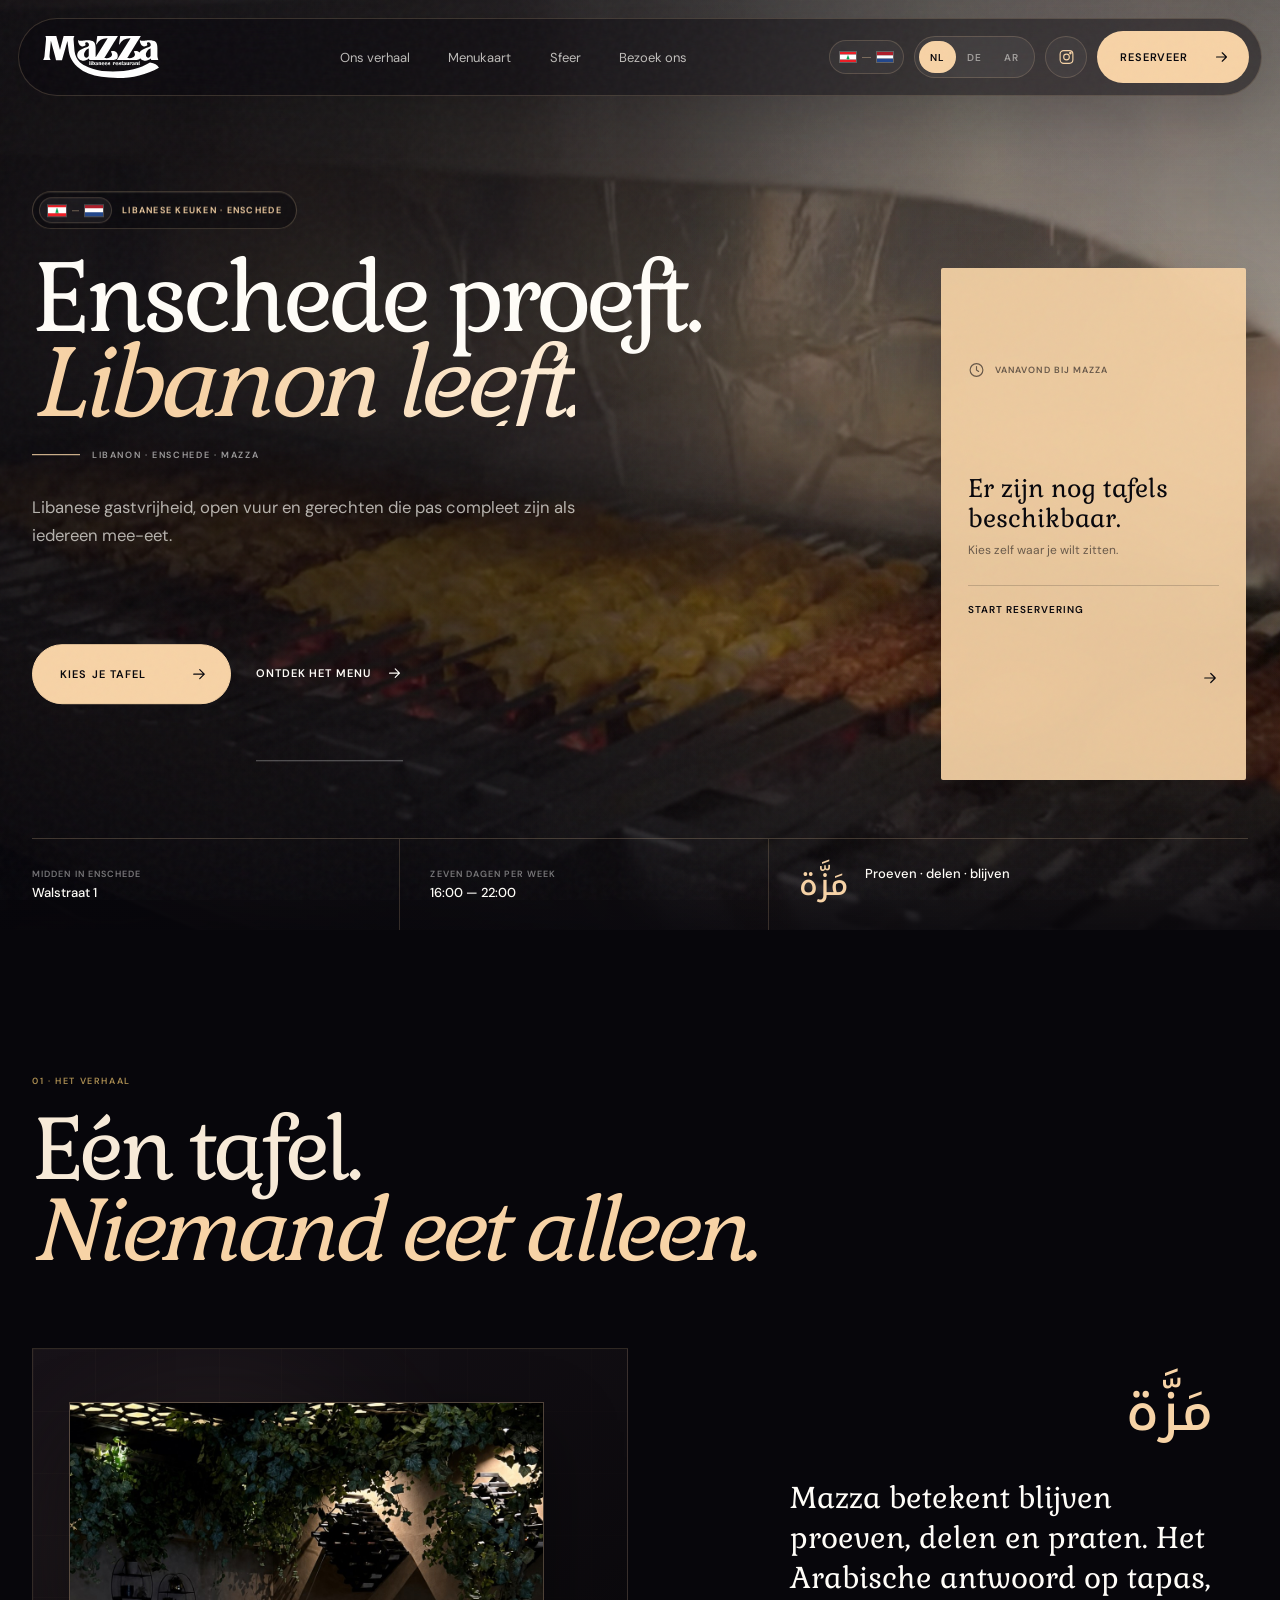
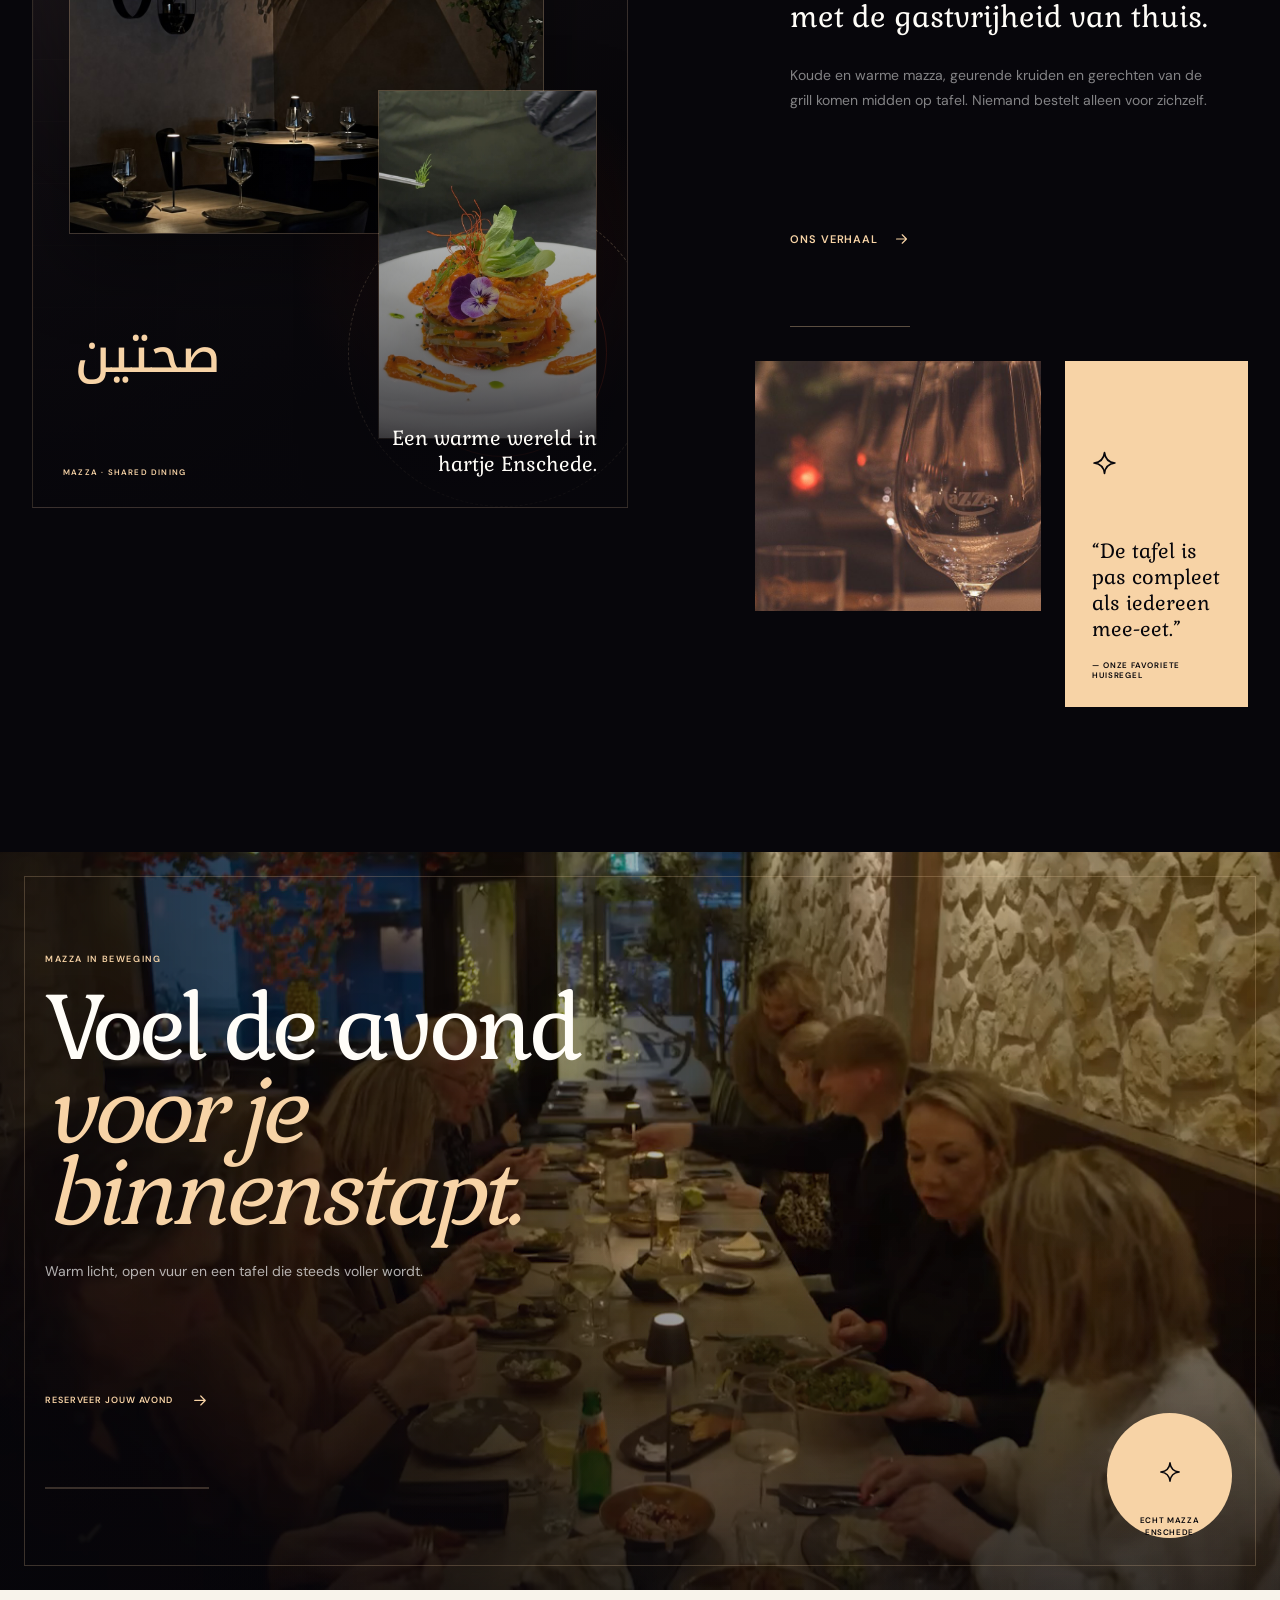
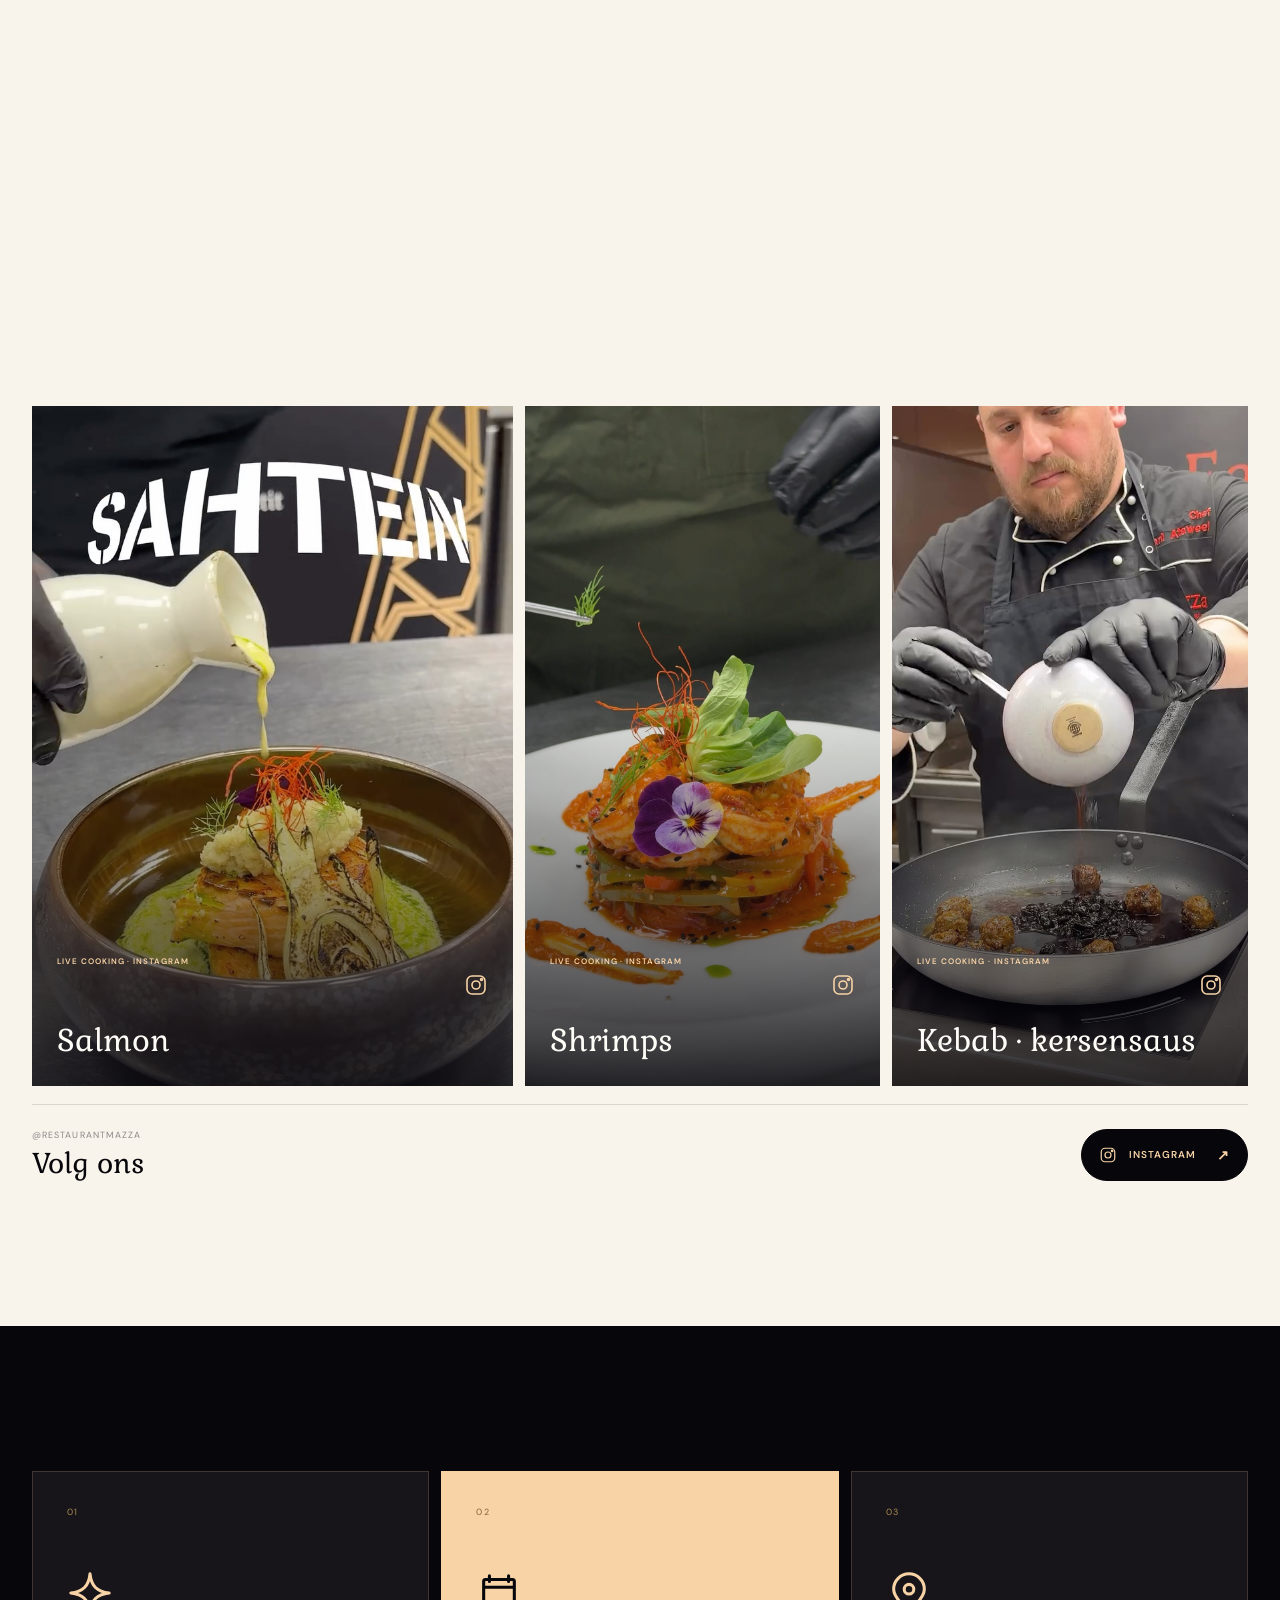
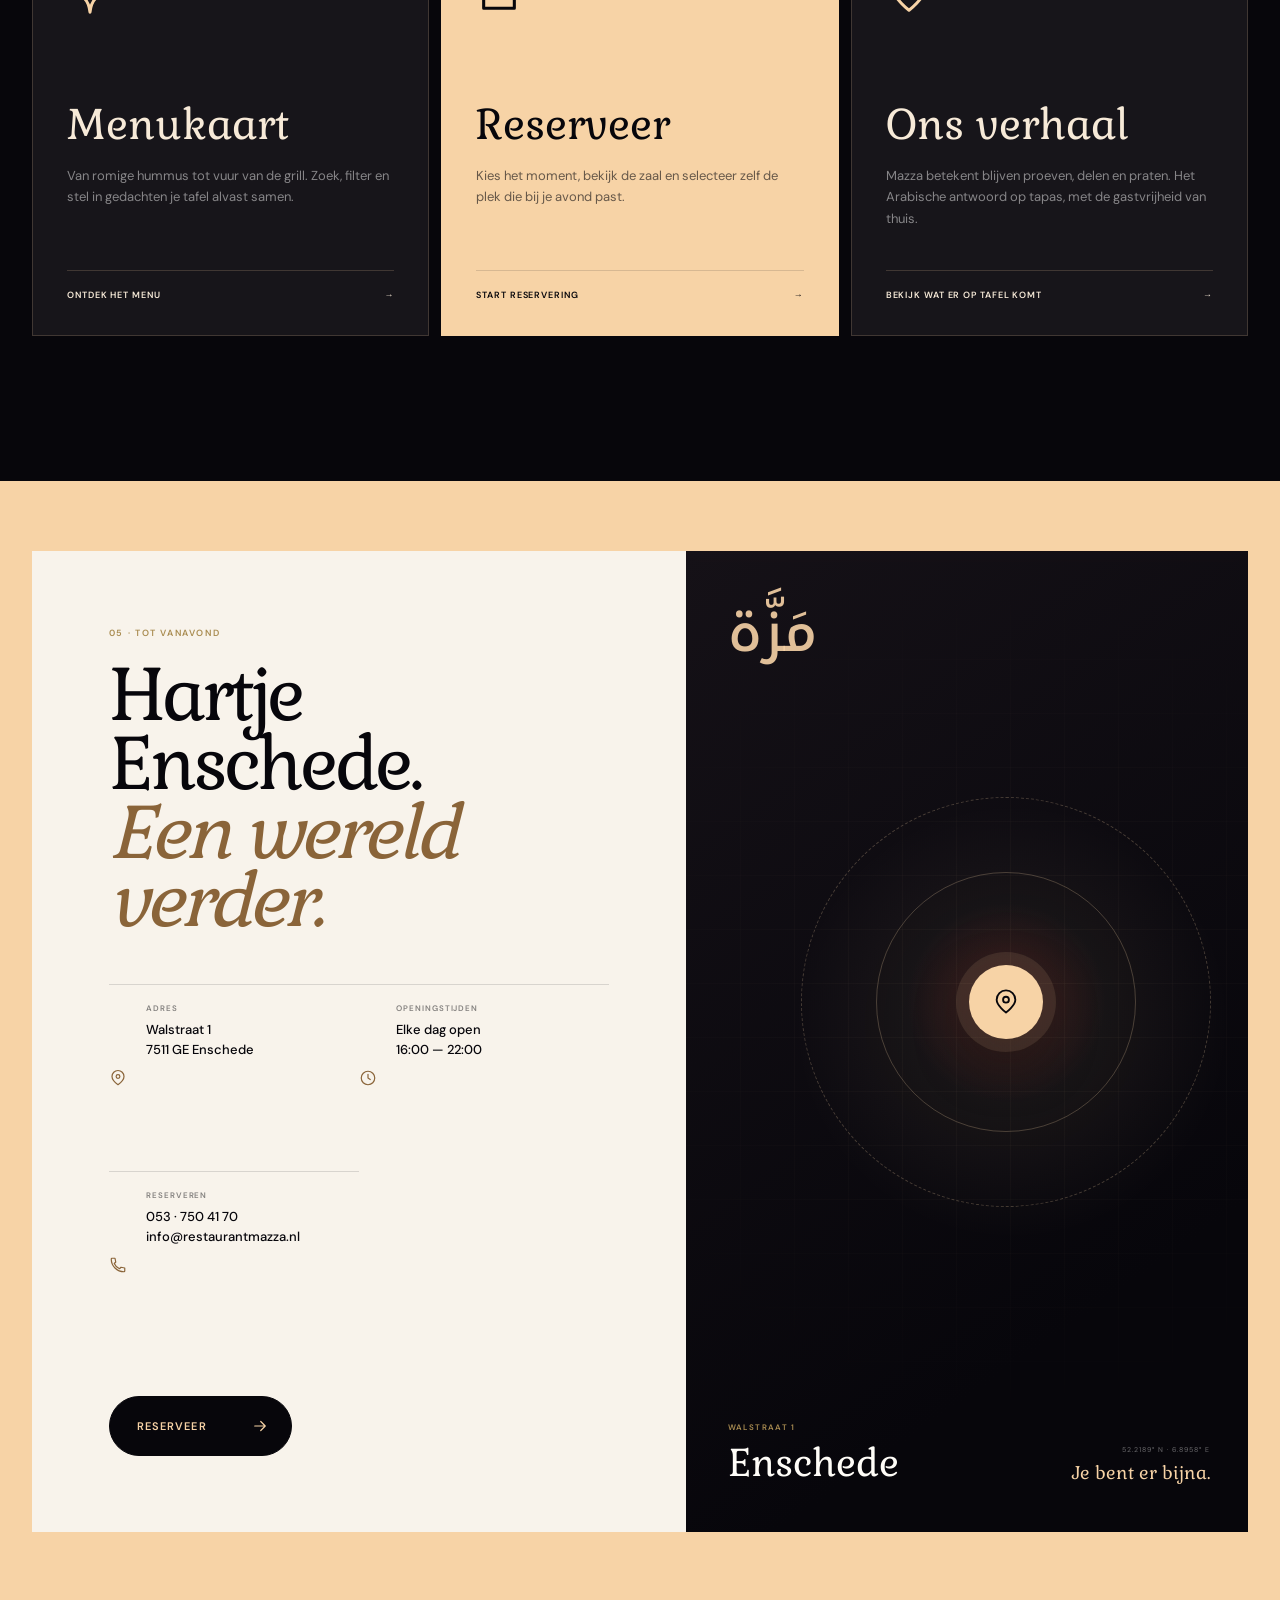
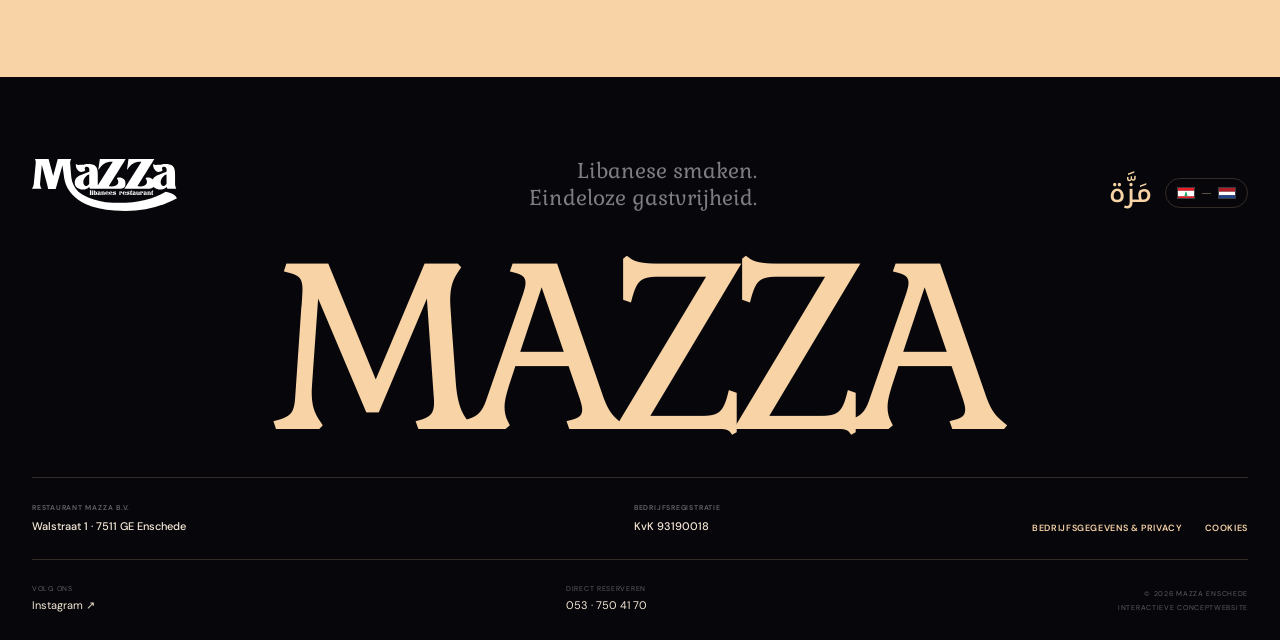
==== index.html @ 03f21ff5 "Add Dutch legal details and refine mobile contact" ====
<!doctype html>
<html lang="nl">
  <head>
    <meta charset="UTF-8" />
    <meta name="viewport" content="width=device-width, initial-scale=1.0" />
    <meta name="theme-color" content="#07060b" />
    <meta name="description" content="Mazza Enschede — moderne Libanese shared dining, warme gastvrijheid en een tafel die je zelf kiest." />
    <title>Mazza Enschede — Libanese gastvrijheid</title>
    <link rel="stylesheet" href="/styles.css?v=14" />
  </head>
  <body data-page="home">
    <svg class="svg-sprite" aria-hidden="true">
      <symbol id="i-arrow" viewBox="0 0 24 24"><path d="M5 12h14M13 6l6 6-6 6" /></symbol>
      <symbol id="i-calendar" viewBox="0 0 24 24"><path d="M7 3v3M17 3v3M4 9h16M5 5h14a1 1 0 0 1 1 1v14H4V6a1 1 0 0 1 1-1Z" /></symbol>
      <symbol id="i-clock" viewBox="0 0 24 24"><circle cx="12" cy="12" r="9" /><path d="M12 7v5l3 2" /></symbol>
      <symbol id="i-users" viewBox="0 0 24 24"><circle cx="9" cy="8" r="3" /><path d="M3 20c.4-4 2.3-6 6-6s5.6 2 6 6" /><circle cx="17" cy="9" r="2" /><path d="M16 14c3.3.2 4.7 2 5 5" /></symbol>
      <symbol id="i-pin" viewBox="0 0 24 24"><path d="M20 10c0 5-8 11-8 11S4 15 4 10a8 8 0 1 1 16 0Z" /><circle cx="12" cy="10" r="2.5" /></symbol>
      <symbol id="i-search" viewBox="0 0 24 24"><circle cx="10.5" cy="10.5" r="6.5" /><path d="m16 16 5 5" /></symbol>
      <symbol id="i-spark" viewBox="0 0 24 24"><path d="M12 2c.7 6.4 3.6 9.3 10 10-6.4.7-9.3 3.6-10 10-.7-6.4-3.6-9.3-10-10 6.4-.7 9.3-3.6 10-10Z" /></symbol>
      <symbol id="i-check" viewBox="0 0 24 24"><path d="m5 12 4 4L19 6" /></symbol>
      <symbol id="i-phone" viewBox="0 0 24 24"><path d="M8 3H4a1 1 0 0 0-1 1c0 9.4 7.6 17 17 17a1 1 0 0 0 1-1v-4l-5-1-2 2c-3.2-1.4-5.7-3.9-7-7l2-2-1-5Z" /></symbol>
      <symbol id="i-instagram" viewBox="0 0 24 24"><rect x="3" y="3" width="18" height="18" rx="5" /><circle cx="12" cy="12" r="4" /><circle cx="17.5" cy="6.5" r="1" /></symbol>
    </svg>

    <div class="page-grain" aria-hidden="true"></div>

    <header class="site-header" data-header>
      <a class="brand" href="/" aria-label="Mazza home" translate="no"><img src="/assets/mazza-logo.svg" alt="Mazza" /></a>
      <nav class="desktop-nav" aria-label="Main navigation">
        <a href="/over-ons" data-i18n="nav.story">Ons verhaal</a>
        <a href="/menu" data-i18n="nav.menu">Menukaart</a>
        <a href="/over-ons#sfeer" data-i18n="nav.atmosphere">Sfeer</a>
        <a href="/over-ons#contact" data-i18n="nav.visit">Bezoek ons</a>
      </nav>
      <div class="header-actions">
        <span class="flag-pair" aria-label="Libanon en Nederland"><img src="/assets/flag-lebanon.svg" alt="Libanon" /><i></i><img src="/assets/flag-netherlands.svg" alt="Nederland" /></span>
        <div class="language-switcher" role="group" aria-label="Language" translate="no"><button type="button" data-lang="nl" class="active">NL</button><button type="button" data-lang="de">DE</button><button type="button" data-lang="ar">AR</button></div>
        <a class="instagram-mini" href="https://www.instagram.com/restaurantmazza/" target="_blank" rel="noopener" aria-label="Mazza op Instagram"><svg><use href="#i-instagram" /></svg></a>
        <a class="header-cta" href="/reserveren"><span data-i18n="nav.book">Reserveer</span><svg><use href="#i-arrow" /></svg></a>
      </div>
      <button class="menu-toggle" type="button" aria-label="Menu openen" data-i18n-aria="nav.openMenu" aria-expanded="false" data-menu-toggle><span></span><span></span></button>
    </header>

    <nav class="mobile-menu" aria-label="Mobile navigation" data-mobile-menu>
      <p data-i18n="mobile.intro">Ontdek Mazza</p>
      <a href="/"><span>Home</span><small>01</small></a>
      <a href="/over-ons"><span data-i18n="nav.story">Ons verhaal</span><small>02</small></a>
      <a href="/menu"><span data-i18n="nav.menu">Menukaart</span><small>03</small></a>
      <a href="/reserveren"><span data-i18n="nav.book">Reserveer</span><small>04</small></a>
      <a href="https://www.instagram.com/restaurantmazza/" target="_blank" rel="noopener"><span>Instagram</span><small>↗</small></a>
      <div class="mobile-menu-foot"><strong data-i18n="common.daily">Elke dag open</strong><span>16:00 — 22:00</span></div>
    </nav>

    <main id="top">
      <section class="hero">
        <div class="hero-media" aria-hidden="true"><video autoplay muted loop playsinline poster="/assets/interior-wide.jpg"><source src="/assets/hero.webm" type="video/webm" /></video></div>
        <div class="hero-shade"></div>
        <div class="hero-content">
          <div class="hero-eyebrow origin-badge"><span class="origin-flags" aria-label="Libanon en Nederland"><img src="/assets/flag-lebanon.svg" alt="Libanon" /><i></i><img src="/assets/flag-netherlands.svg" alt="Nederland" /></span><span data-i18n="hero.eyebrow">Libanese keuken · Enschede</span></div>
          <h1 class="hero-title" data-i18n-html="hero.title">Enschede proeft.<br /><em>Libanon leeft.</em></h1>
          <div class="hero-ritual" aria-hidden="true"><i></i><span data-i18n="hero.ritual">Libanon · Enschede · Mazza</span></div>
          <p data-i18n="hero.copy">Libanese gastvrijheid, open vuur en gerechten die pas compleet zijn als iedereen mee-eet.</p>
          <div class="hero-actions">
            <a class="primary-button" href="/reserveren"><span data-i18n="hero.book">Kies je tafel</span><svg><use href="#i-arrow" /></svg></a>
            <a class="text-button" href="/menu"><span data-i18n="hero.menu">Ontdek het menu</span><svg><use href="#i-arrow" /></svg></a>
          </div>
        </div>
        <aside class="hero-reserve-card">
          <div class="hero-reserve-top"><svg><use href="#i-clock" /></svg><span data-i18n="hero.tonight">Vanavond bij Mazza</span></div>
          <strong data-i18n="hero.available">Er zijn nog tafels beschikbaar.</strong>
          <p data-i18n="hero.choose">Kies zelf waar je wilt zitten.</p>
          <a href="/reserveren" aria-label="Reserveer" data-i18n-aria="nav.book"><span data-i18n="hero.start">Start reservering</span><svg><use href="#i-arrow" /></svg></a>
        </aside>
        <div class="hero-footer">
          <div><span data-i18n="hero.locationLabel">Midden in Enschede</span><strong>Walstraat 1</strong></div>
          <div><span data-i18n="hero.hoursLabel">Zeven dagen per week</span><strong>16:00 — 22:00</strong></div>
          <div class="hero-arabic"><span lang="ar" dir="rtl" translate="no">مَزَّة</span><strong data-i18n="hero.arabicLabel">Proeven · delen · blijven</strong></div>
        </div>
      </section>

      <section class="story section home-story">
        <div class="section-heading reveal"><span class="section-index" data-i18n="story.index">01 · Het verhaal</span><h2 data-i18n-html="story.title">Eén tafel.<br /><em>Niemand eet alleen.</em></h2></div>
        <div class="story-layout">
          <div class="story-main-photo story-motion-card reveal" role="img" aria-label="Mazza shared dining">
            <div class="story-motion-grid" aria-hidden="true"></div>
            <figure class="story-motion-image story-motion-image-main"><img src="/assets/instagram-interior-evening.jpg" alt="Het sfeervolle interieur van Restaurant Mazza" loading="lazy" /></figure>
            <figure class="story-motion-image story-motion-image-accent"><img src="/assets/instagram-shrimps.jpg" alt="Shrimps van Restaurant Mazza" loading="lazy" /></figure>
            <div class="story-motion-orbit" aria-hidden="true"><span></span></div>
            <span class="story-motion-arabic" lang="ar" dir="rtl" translate="no">صحتين</span>
            <div class="story-motion-caption"><span>Mazza · shared dining</span><strong data-i18n="story.photoCaption">Een warme wereld in hartje Enschede.</strong></div>
          </div>
          <div class="story-copy reveal"><span class="arabic-mark" lang="ar" dir="rtl" translate="no">مَزَّة</span><p class="story-lead" data-i18n="story.lead">Mazza betekent blijven proeven, delen en praten. Het Arabische antwoord op tapas, met de gastvrijheid van thuis.</p><p data-i18n="story.body">Koude en warme mazza, geurende kruiden en gerechten van de grill komen midden op tafel. Niemand bestelt alleen voor zichzelf.</p><a href="/over-ons" class="line-link"><span data-i18n="nav.story">Ons verhaal</span><svg><use href="#i-arrow" /></svg></a></div>
          <figure class="story-detail-photo reveal"><img src="/assets/food-detail.jpg" alt="Libanees gerecht" loading="lazy" /></figure>
          <blockquote class="story-quote reveal"><svg><use href="#i-spark" /></svg><p data-i18n="story.quote">“De tafel is pas compleet als iedereen mee-eet.”</p><span data-i18n="story.quoteBy">— Onze favoriete huisregel</span></blockquote>
        </div>
      </section>

      <section class="video-story reveal" aria-label="Mazza in beweging">
        <video autoplay muted loop playsinline poster="/assets/interior-wide.jpg"><source src="/assets/hero.webm" type="video/webm" /></video>
        <div class="video-story-shade"></div>
        <div class="video-story-copy"><span data-i18n="video.index">Mazza in beweging</span><h2 data-i18n-html="video.title">Voel de avond<br /><em>voor je binnenstapt.</em></h2><p data-i18n="video.copy">Warm licht, open vuur en een tafel die steeds voller wordt.</p><a href="/reserveren"><span data-i18n="video.link">Reserveer jouw avond</span><svg><use href="#i-arrow" /></svg></a></div>
        <div class="video-story-badge"><svg><use href="#i-spark" /></svg><span data-i18n-html="video.badge">Echt Mazza<br />Enschede</span></div>
      </section>

      <section class="social-taste section" id="instagram">
        <div class="menu-intro reveal"><div><span class="section-index">Instagram · @restaurantmazza</span><h2 data-i18n-html="menu.title">Kies klein.<br /><em>Proef groots.</em></h2></div><p data-i18n="menu.copy">Van romige hummus tot vuur van de grill. Zoek, filter en stel in gedachten je tafel alvast samen.</p></div>
        <div class="instagram-grid">
          <a class="instagram-card instagram-card-large reveal" href="https://www.instagram.com/restaurantmazza/reel/DYUuWCXorbS/" target="_blank" rel="noopener"><img src="/assets/instagram-salmon.jpg" alt="Salmon bij Mazza" loading="lazy" /><div><span data-i18n="social.live">Live cooking · Instagram</span><h3>Salmon</h3><svg><use href="#i-instagram" /></svg></div></a>
          <a class="instagram-card reveal" href="https://www.instagram.com/restaurantmazza/reel/DYCG0hsuGBp/" target="_blank" rel="noopener"><img src="/assets/instagram-shrimps.jpg" alt="Shrimps bij Mazza" loading="lazy" /><div><span data-i18n="social.live">Live cooking · Instagram</span><h3>Shrimps</h3><svg><use href="#i-instagram" /></svg></div></a>
          <a class="instagram-card reveal" href="https://www.instagram.com/restaurantmazza/reel/DXPUCz9iO10/" target="_blank" rel="noopener"><img src="/assets/instagram-cherry.jpg" alt="Kebab in kersensaus bij Mazza" loading="lazy" /><div><span data-i18n="social.live">Live cooking · Instagram</span><h3 data-i18n="social.kebab">Kebab · kersensaus</h3><svg><use href="#i-instagram" /></svg></div></a>
        </div>
        <div class="social-cta reveal"><div><span>@restaurantmazza</span><strong data-i18n="footer.follow">Volg ons</strong></div><a class="instagram-button" href="https://www.instagram.com/restaurantmazza/" target="_blank" rel="noopener"><svg><use href="#i-instagram" /></svg><span>Instagram</span><b>↗</b></a></div>
      </section>

      <section class="route-section section">
        <div class="route-grid">
          <a class="route-card reveal" href="/menu"><span>01</span><svg><use href="#i-spark" /></svg><h3 data-i18n="nav.menu">Menukaart</h3><p data-i18n="menu.copy">Van romige hummus tot vuur van de grill.</p><b><span data-i18n="hero.menu">Ontdek het menu</span> →</b></a>
          <a class="route-card route-card-featured reveal" href="/reserveren"><span>02</span><svg><use href="#i-calendar" /></svg><h3 data-i18n="nav.book">Reserveer</h3><p data-i18n="booking.copy">Kies het moment, bekijk de zaal en selecteer zelf de plek.</p><b><span data-i18n="hero.start">Start reservering</span> →</b></a>
          <a class="route-card reveal" href="/over-ons"><span>03</span><svg><use href="#i-pin" /></svg><h3 data-i18n="nav.story">Ons verhaal</h3><p data-i18n="story.lead">Mazza betekent blijven proeven, delen en praten.</p><b><span data-i18n="story.link">Bekijk wat er op tafel komt</span> →</b></a>
        </div>
      </section>

      <section class="contact-section section">
        <div class="contact-card reveal">
          <div class="contact-copy"><span class="section-index" data-i18n="contact.index">05 · Tot vanavond</span><h2 data-i18n-html="contact.title">Hartje Enschede.<br /><em>Een wereld verder.</em></h2><div class="contact-facts"><div><svg><use href="#i-pin" /></svg><p><span data-i18n="contact.address">Adres</span><strong>Walstraat 1<br />7511 GE Enschede</strong></p></div><div><svg><use href="#i-clock" /></svg><p><span data-i18n="contact.hours">Openingstijden</span><strong><b data-i18n="common.daily">Elke dag open</b><br />16:00 — 22:00</strong></p></div><div><svg><use href="#i-phone" /></svg><p><span data-i18n="contact.reserve">Reserveren</span><strong>053 · 750 41 70<br />info@restaurantmazza.nl</strong></p></div></div><a class="primary-button dark-button" href="/reserveren"><span data-i18n="nav.book">Reserveer</span><svg><use href="#i-arrow" /></svg></a></div>
          <div class="contact-visual" aria-label="Restaurant Mazza, Walstraat 1, Enschede">
            <div class="contact-map-orbit contact-map-orbit-one" aria-hidden="true"></div>
            <div class="contact-map-orbit contact-map-orbit-two" aria-hidden="true"></div>
            <div class="contact-map-pin" aria-hidden="true"><svg><use href="#i-pin" /></svg></div>
            <span class="contact-map-arabic" lang="ar" dir="rtl" translate="no">مَزَّة</span>
            <div class="contact-map-address"><small>Walstraat 1</small><strong>Enschede</strong></div>
            <div class="contact-map-coordinates"><span>52.2189° N · 6.8958° E</span><strong data-i18n="contact.almost">Je bent er bijna.</strong></div>
          </div>
        </div>
      </section>
    </main>

    <footer class="site-footer" id="footer">
      <div class="footer-top"><img src="/assets/mazza-logo.svg" alt="Mazza" /><p data-i18n-html="footer.tagline">Libanese smaken.<br />Eindeloze gastvrijheid.</p><div class="footer-origin"><span class="footer-arabic" lang="ar" dir="rtl" translate="no">مَزَّة</span><span class="footer-flags" aria-label="Libanon en Nederland"><img src="/assets/flag-lebanon.svg" alt="Libanon" /><i></i><img src="/assets/flag-netherlands.svg" alt="Nederland" /></span></div></div>
      <div class="footer-word" aria-label="Mazza" translate="no"><span>M</span><span>A</span><span>Z</span><span>Z</span><span>A</span></div>
      <div class="footer-legal"><div><span data-i18n="footer.company">Restaurant Mazza B.V.</span><strong>Walstraat 1 · 7511 GE Enschede</strong></div><div><span data-i18n="footer.registration">Bedrijfsregistratie</span><strong>KvK 93190018</strong></div><nav aria-label="Juridische informatie"><a href="/privacy" data-i18n="footer.legal">Bedrijfsgegevens & privacy</a><a href="/privacy#cookies" data-i18n="footer.cookies">Cookies</a></nav></div>
      <div class="footer-row"><div><span data-i18n="footer.follow">Volg ons</span><a href="https://www.instagram.com/restaurantmazza/" target="_blank" rel="noopener">Instagram ↗</a></div><div><span data-i18n="footer.call">Direct reserveren</span><a href="tel:0537504170">053 · 750 41 70</a></div><div><span>© <span data-year></span> Mazza Enschede</span><small data-i18n="footer.concept">Interactieve conceptwebsite</small></div></div>
    </footer>

    <script src="/app.js?v=10"></script>
  </body>
</html>
---- styles.css ----
@font-face { font-family: "DM Sans"; src: url("/assets/fonts/dm-sans-latin.woff2") format("woff2"); font-style: normal; font-weight: 400 600; font-display: swap; }
@font-face { font-family: "Gabriela"; src: url("/assets/fonts/gabriela-latin.woff2") format("woff2"); font-style: normal; font-weight: 400; font-display: swap; }
@font-face { font-family: "Noto Kufi Arabic"; src: url("/assets/fonts/noto-kufi-arabic.woff2") format("woff2"); font-style: normal; font-weight: 400 600; font-display: swap; }

:root {
  --ink: #07060b;
  --ink-soft: #0e0e0e;
  --ink-raised: #17151a;
  --peach: #f7d3a6;
  --peach-soft: #f7ead8;
  --paper: #f8f3eb;
  --gold: #a98c51;
  --gold-dark: #8a6439;
  --white: #fffdf8;
  --line-dark: rgba(247, 211, 166, .18);
  --line-light: rgba(7, 6, 11, .13);
  --sans: "DM Sans", Arial, sans-serif;
  --display: "Gabriela", Georgia, serif;
  --arabic: "Noto Kufi Arabic", Tahoma, sans-serif;
}

* { box-sizing: border-box; }
html { scroll-behavior: smooth; background: var(--ink); }
body { margin: 0; overflow-x: hidden; color: var(--peach-soft); background: var(--ink); font-family: var(--sans); -webkit-font-smoothing: antialiased; }
body.menu-open { overflow: hidden; }
button, input, textarea { font: inherit; }
a { color: inherit; text-decoration: none; }
img, video { display: block; width: 100%; }
svg { fill: none; stroke: currentColor; stroke-linecap: round; stroke-linejoin: round; stroke-width: 1.6; }
.svg-sprite { position: absolute; width: 0; height: 0; overflow: hidden; }
[hidden] { display: none !important; }
.page-grain { position: fixed; z-index: 9999; inset: 0; pointer-events: none; opacity: .035; background-image: url("data:image/svg+xml,%3Csvg viewBox='0 0 160 160' xmlns='http://www.w3.org/2000/svg'%3E%3Cfilter id='n'%3E%3CfeTurbulence type='fractalNoise' baseFrequency='.9' numOctaves='3' stitchTiles='stitch'/%3E%3C/filter%3E%3Crect width='100%25' height='100%25' filter='url(%23n)' opacity='.9'/%3E%3C/svg%3E"); }

.site-header { position: fixed; z-index: 1000; top: 18px; left: 50%; display: grid; grid-template-columns: 155px 1fr auto; width: min(1450px, calc(100% - 36px)); height: 78px; padding: 0 12px 0 24px; align-items: center; transform: translateX(-50%); background: rgba(7, 6, 11, .48); border: 1px solid rgba(247, 211, 166, .18); border-radius: 100px; box-shadow: 0 15px 50px rgba(0, 0, 0, .16); backdrop-filter: blur(18px); transition: background .3s ease, border-color .3s ease, top .3s ease; }
.site-header.scrolled { top: 10px; background: rgba(7, 6, 11, .92); border-color: rgba(247, 211, 166, .25); }
.brand { position: relative; display: block; width: 116px; isolation: isolate; }
.brand img { height: 51px; object-fit: contain; filter: brightness(0) invert(1); }
.brand::after {
  position: absolute;
  z-index: 1;
  inset: 0;
  content: "";
  pointer-events: none;
  background: url("/assets/mazza-m-mark.svg") center / contain no-repeat;
  clip-path: inset(100% 0 0 0);
  animation: mazzaMFill 10s cubic-bezier(.45, 0, .2, 1) infinite;
  will-change: clip-path, opacity;
}
.desktop-nav { display: flex; justify-content: center; gap: clamp(20px, 3vw, 48px); }
.desktop-nav a { position: relative; padding: 10px 0; color: rgba(255, 253, 248, .72); font-size: 13px; }
.desktop-nav a::after { position: absolute; right: 0; bottom: 3px; left: 0; height: 1px; content: ""; background: var(--peach); transform: scaleX(0); transform-origin: right; transition: transform .25s ease; }
.desktop-nav a:hover { color: var(--white); }
.desktop-nav a:hover::after { transform: scaleX(1); transform-origin: left; }
.header-actions { display: flex; align-items: center; gap: 10px; }
.language-switcher { display: flex; height: 42px; padding: 4px; background: rgba(255, 255, 255, .05); border: 1px solid var(--line-dark); border-radius: 100px; }
.language-switcher button { width: 37px; padding: 0; color: rgba(255, 253, 248, .5); background: transparent; border: 0; border-radius: 100px; font-size: 10px; font-weight: 600; letter-spacing: .08em; cursor: pointer; transition: color .2s ease, background .2s ease, transform .2s ease; }
.language-switcher button:hover { color: var(--white); transform: translateY(-1px); }
.language-switcher button.active { color: var(--ink); background: var(--peach); }
.header-cta { display: flex; height: 52px; padding: 0 19px 0 23px; align-items: center; gap: 25px; color: var(--ink); background: var(--peach); border-radius: 100px; font-size: 11px; font-weight: 600; letter-spacing: .08em; text-transform: uppercase; transition: background .25s ease, transform .25s ease; }
.header-cta:hover { background: var(--white); transform: translateY(-1px); }
.header-cta svg { width: 17px; }
.menu-toggle { display: none; width: 46px; height: 46px; padding: 0; place-items: center; background: transparent; border: 1px solid var(--line-dark); border-radius: 50%; }
.menu-toggle span { position: absolute; width: 18px; height: 1px; background: var(--white); transition: transform .25s ease; }
.menu-toggle span:first-child { transform: translateY(-4px); }
.menu-toggle span:last-child { transform: translateY(4px); }
.menu-toggle[aria-expanded="true"] span:first-child { transform: rotate(45deg); }
.menu-toggle[aria-expanded="true"] span:last-child { transform: rotate(-45deg); }
.mobile-menu { position: fixed; z-index: 900; inset: 0; display: flex; padding: 128px 30px 36px; flex-direction: column; visibility: hidden; opacity: 0; background: var(--ink); transition: opacity .3s ease, visibility .3s ease; }
.mobile-menu.open { visibility: visible; opacity: 1; }
.mobile-menu > p { margin: 0 0 28px; color: var(--gold); font-size: 10px; font-weight: 600; letter-spacing: .14em; text-transform: uppercase; }
.mobile-menu > a { display: flex; padding: 19px 0; align-items: center; justify-content: space-between; border-bottom: 1px solid var(--line-dark); font-family: var(--display); font-size: 34px; }
.mobile-menu > a small { color: var(--gold); font: 10px var(--sans); }
.mobile-menu-foot { display: flex; margin-top: auto; justify-content: space-between; color: rgba(255, 255, 255, .55); font-size: 12px; }

.hero { position: relative; min-height: 930px; height: 100svh; overflow: hidden; background: var(--ink); }
.hero-media, .hero-shade { position: absolute; inset: 0; }
.hero-media video { height: 100%; object-fit: cover; object-position: center; filter: saturate(.94) contrast(1.04) brightness(.96); transform: scale(1.01); }
.hero-shade { background: radial-gradient(circle at 72% 44%, rgba(247,211,166,.08), transparent 30%), linear-gradient(90deg, rgba(7,6,11,.84) 0%, rgba(7,6,11,.58) 43%, rgba(7,6,11,.08) 78%), linear-gradient(0deg, rgba(7,6,11,.88) 0%, transparent 38%), linear-gradient(180deg, rgba(7,6,11,.42), transparent 35%); }
.hero-content { position: absolute; z-index: 2; top: 50%; left: max(32px, calc((100vw - 1400px) / 2)); width: min(760px, calc(100% - 64px)); transform: translateY(-48%); }
.hero-eyebrow { display: flex; margin-bottom: 26px; align-items: center; gap: 12px; color: var(--peach); font-size: 10px; font-weight: 600; letter-spacing: .17em; text-transform: uppercase; }
.origin-badge { display: inline-flex; width: max-content; max-width: 100%; min-height: 38px; padding: 5px 14px 5px 6px; align-items: center; flex-wrap: wrap; gap: 10px; color: var(--peach); border: 1px solid rgba(247,211,166,.24); border-radius: 100px; background: rgba(7,6,11,.42); box-shadow: inset 0 1px rgba(255,255,255,.05); backdrop-filter: blur(14px); font-size: 9px; font-weight: 600; letter-spacing: .14em; line-height: 1.2; text-transform: uppercase; }
.origin-flags { display: inline-flex; height: 26px; padding: 0 7px; align-items: center; flex: 0 0 auto; gap: 5px; direction: ltr; border: 1px solid rgba(247,211,166,.18); border-radius: 100px; background: rgba(255,255,255,.06); }
.origin-flags img { width: 20px; height: 13px; flex: 0 0 auto; object-fit: cover; border: 1px solid rgba(255,255,255,.22); }
.origin-flags i { display: block; width: 7px; height: 1px; background: rgba(247,211,166,.38); }
.hero-eyebrow.origin-badge { display: inline-flex; gap: 10px; }
.status-dot { width: 7px; height: 7px; background: var(--peach); border-radius: 50%; box-shadow: 0 0 0 7px rgba(247, 211, 166, .12); animation: pulse 2s ease infinite; }
.hero h1 { margin: 0; max-width: 880px; color: var(--white); font-family: var(--display); font-size: clamp(69px, 7.5vw, 125px); font-weight: 400; letter-spacing: -.055em; line-height: .89; }
.hero h1 em { color: var(--peach); font-weight: 400; }
.hero-title { transform-origin: left center; animation: heroTitleReveal 1.1s cubic-bezier(.2,.75,.2,1) both; }
[dir="rtl"] .hero-title { transform-origin: right center; }
.hero h1.hero-title em { display: inline-block; color: transparent; background: linear-gradient(100deg, var(--peach) 15%, #fff0dc 46%, var(--peach) 72%); background-size: 230% 100%; background-clip: text; -webkit-background-clip: text; animation: heroTitleGlow 7s ease-in-out infinite; }
.hero-ritual { display: flex; width: max-content; margin-top: 23px; align-items: center; gap: 12px; color: rgba(255,255,255,.58); font-size: 9px; font-weight: 600; letter-spacing: .18em; text-transform: uppercase; }
.hero-ritual i { display: block; width: 48px; height: 1px; background: var(--peach); transform-origin: left; animation: heroRitualLine 3.8s ease-in-out infinite; }
[dir="rtl"] .hero-ritual i { transform-origin: right; }
.hero-ritual + p { margin-top: 18px; }
.hero-content > p { max-width: 560px; margin: 32px 0 37px; color: rgba(255, 253, 248, .68); font-size: clamp(16px, 1.3vw, 20px); line-height: 1.7; }
.hero-actions { display: flex; align-items: center; gap: 25px; }
.primary-button { display: inline-flex; height: 60px; padding: 0 22px 0 27px; align-items: center; gap: 44px; color: var(--ink); background: var(--peach); border: 1px solid var(--peach); border-radius: 100px; font-size: 11px; font-weight: 600; letter-spacing: .1em; text-transform: uppercase; transition: background .25s ease, color .25s ease, transform .25s ease; }
.primary-button:hover { color: var(--peach); background: transparent; transform: translateY(-2px); }
.primary-button svg { width: 18px; }
.text-button, .line-link { display: inline-flex; padding: 12px 0; align-items: center; gap: 15px; color: var(--white); border-bottom: 1px solid rgba(255,255,255,.35); font-size: 11px; font-weight: 600; letter-spacing: .08em; text-transform: uppercase; }
.text-button svg, .line-link svg { width: 17px; transition: transform .25s ease; }
.text-button:hover svg, .line-link:hover svg { transform: translateX(5px); }
.hero-reserve-card { position: absolute; z-index: 3; right: max(34px, calc((100vw - 1400px) / 2)); bottom: 150px; width: 305px; padding: 27px; color: var(--ink); background: rgba(247, 211, 166, .93); border-radius: 2px; box-shadow: 0 25px 60px rgba(0,0,0,.25); backdrop-filter: blur(16px); }
.hero-reserve-top { display: flex; margin-bottom: 28px; align-items: center; gap: 10px; color: rgba(7,6,11,.58); font-size: 9px; font-weight: 600; letter-spacing: .12em; text-transform: uppercase; }
.hero-reserve-top svg { width: 17px; }
.hero-reserve-card > strong { display: block; font-family: var(--display); font-size: 25px; font-weight: 400; line-height: 1.2; }
.hero-reserve-card > p { margin: 9px 0 27px; color: rgba(7,6,11,.56); font-size: 12px; }
.hero-reserve-card > a { display: flex; padding-top: 17px; justify-content: space-between; border-top: 1px solid rgba(7,6,11,.18); font-size: 10px; font-weight: 600; letter-spacing: .1em; text-transform: uppercase; }
.hero-reserve-card > a svg { width: 18px; }
.hero-footer { position: absolute; z-index: 2; right: 0; bottom: 0; left: 0; display: grid; grid-template-columns: 1fr 1fr 1.3fr; width: min(1400px, calc(100% - 64px)); min-height: 92px; margin: 0 auto; border-top: 1px solid rgba(247, 211, 166, .22); }
.hero-footer > div { display: flex; padding: 20px 30px; flex-direction: column; justify-content: center; border-right: 1px solid rgba(247, 211, 166, .18); }
.hero-footer > div:first-child { padding-left: 0; }
.hero-footer > div:last-child { padding-right: 0; border: 0; }
.hero-footer span { color: rgba(255,255,255,.44); font-size: 9px; font-weight: 600; letter-spacing: .12em; text-transform: uppercase; }
.hero-footer strong { margin-top: 4px; color: var(--white); font-size: 13px; font-weight: 500; }
.hero-footer .hero-arabic { display: grid; grid-template-columns: auto 1fr; align-items: center; column-gap: 17px; }
.hero-arabic > span { grid-row: 1 / 3; color: var(--peach); font: 500 31px/1.35 var(--arabic); letter-spacing: 0; text-transform: none; unicode-bidi: isolate; }

.section { position: relative; padding: 145px 32px; }
.section-heading { width: min(1400px, 100%); margin: 0 auto 78px; }
.section-index { display: block; margin-bottom: 22px; color: var(--gold); font-size: 9px; font-weight: 600; letter-spacing: .18em; text-transform: uppercase; }
.section-heading h2, .menu-intro h2, .booking-title h2, .contact-copy h2 { margin: 0; font-family: var(--display); font-size: clamp(58px, 6.7vw, 105px); font-weight: 400; letter-spacing: -.055em; line-height: .94; }
.section-heading h2 em, .menu-intro h2 em, .booking-title h2 em, .contact-copy h2 em { color: var(--peach); font-weight: 400; }

.story { background: var(--ink); }
.story-layout { display: grid; grid-template-columns: repeat(12, 1fr); grid-template-rows: auto auto; width: min(1400px, 100%); margin: 0 auto; align-items: start; gap: 24px; }
.story-main-photo { position: relative; grid-column: 1 / 7; grid-row: 1 / 3; height: 760px; margin: 0; overflow: hidden; }
.story-main-photo::after, .dish-card::after, .moment::after, .contact-card figure::after { position: absolute; content: ""; inset: 0; background: linear-gradient(180deg, transparent 50%, rgba(7,6,11,.72)); pointer-events: none; }
.story-main-photo img, .story-detail-photo img { height: 100%; object-fit: cover; }
.story-main-photo figcaption { position: absolute; z-index: 2; right: 30px; bottom: 30px; left: 30px; display: flex; align-items: flex-end; justify-content: space-between; gap: 20px; }
.story-main-photo figcaption span { color: var(--peach); font-size: 9px; font-weight: 600; letter-spacing: .15em; text-transform: uppercase; }
.story-main-photo figcaption strong { max-width: 270px; color: var(--white); font-family: var(--display); font-size: 22px; font-weight: 400; text-align: right; }
.story-motion-card { isolation: isolate; border: 1px solid rgba(247,211,166,.16); background: radial-gradient(circle at 76% 68%, rgba(155,50,32,.24), transparent 28%), linear-gradient(145deg, #171218, #08070a 72%); }
.story-motion-card::before { position: absolute; z-index: 0; top: 7%; left: 4%; width: 52%; aspect-ratio: 1; content: ""; border-radius: 50%; background: rgba(247,211,166,.09); filter: blur(70px); animation: storyGlow 7s ease-in-out infinite; }
.story-motion-card::after { z-index: 4; background: linear-gradient(180deg, transparent 52%, rgba(7,6,11,.9)); }
.story-motion-grid { position: absolute; z-index: 0; inset: 0; opacity: .2; background-image: linear-gradient(rgba(247,211,166,.12) 1px, transparent 1px), linear-gradient(90deg, rgba(247,211,166,.12) 1px, transparent 1px); background-size: 62px 62px; mask-image: linear-gradient(135deg, #000, transparent 74%); }
.story-motion-image { position: absolute; z-index: 2; margin: 0; overflow: hidden; border: 1px solid rgba(247,211,166,.28); box-shadow: 0 30px 70px rgba(0,0,0,.42); }
.story-motion-image img { transition: filter .4s ease; }
.story-motion-image-main { top: 7%; left: 6%; width: 80%; height: 57%; animation: storyImageFloat 8s ease-in-out infinite; }
.story-motion-image-main img { object-position: center 48%; }
.story-motion-image-accent { right: 5%; bottom: 9%; width: 37%; height: 46%; animation: storyAccentFloat 9s ease-in-out infinite; }
.story-motion-image-accent img { object-position: center 70%; }
.story-motion-orbit { position: absolute; z-index: 1; right: -5%; bottom: 0; width: 52%; aspect-ratio: 1; border: 1px dashed rgba(247,211,166,.35); border-radius: 50%; animation: storyOrbit 22s linear infinite; }
.story-motion-orbit::before { position: absolute; inset: 16%; content: ""; border: 1px solid rgba(155,50,32,.55); border-radius: inherit; }
.story-motion-orbit span { position: absolute; top: 10%; left: 18%; width: 10px; height: 10px; background: var(--peach); border-radius: 50%; box-shadow: 0 0 0 8px rgba(247,211,166,.1); }
.story-motion-arabic { position: absolute; z-index: 5; bottom: 16%; left: 7%; color: var(--peach); font: 500 50px/1.2 var(--arabic); unicode-bidi: isolate; }
.story-motion-caption { position: absolute; z-index: 5; right: 30px; bottom: 30px; left: 30px; display: flex; align-items: flex-end; justify-content: space-between; gap: 20px; }
.story-motion-caption span { color: var(--peach); font-size: 8px; font-weight: 600; letter-spacing: .15em; text-transform: uppercase; }
.story-motion-caption strong { max-width: 250px; color: var(--white); font-family: var(--display); font-size: 20px; font-weight: 400; text-align: right; }
.story-copy { grid-column: 8 / 13; padding: 28px 35px 10px; }
.arabic-mark { display: block; margin-bottom: 30px; color: var(--peach); font: 500 54px/1.35 var(--arabic); letter-spacing: 0; unicode-bidi: isolate; }
.story-lead { margin: 0 0 25px; color: var(--white); font-family: var(--display); font-size: clamp(25px, 2.3vw, 38px); line-height: 1.35; }
.story-copy > p:not(.story-lead) { max-width: 520px; color: rgba(255,255,255,.5); font-size: 14px; line-height: 1.8; }
.story-copy .line-link { margin-top: 25px; color: var(--peach); border-color: rgba(247,211,166,.35); }
.story-detail-photo { grid-column: 8 / 11; height: 250px; margin: 0; overflow: hidden; }
.story-quote { grid-column: 11 / 13; min-height: 250px; padding: 27px; margin: 0; display: flex; flex-direction: column; color: var(--ink); background: var(--peach); }
.story-quote svg { width: 25px; }
.story-quote p { margin: auto 0 18px; font-family: var(--display); font-size: 20px; line-height: 1.3; }
.story-quote span { font-size: 8px; font-weight: 600; letter-spacing: .1em; text-transform: uppercase; }

.video-story { position: relative; width: 100%; height: min(82vh, 880px); min-height: 620px; overflow: hidden; background: var(--ink); }
.video-story video { width: 100%; height: 100%; object-fit: cover; object-position: center; filter: saturate(.94) contrast(1.04); }
.video-story-shade { position: absolute; inset: 0; background: linear-gradient(90deg, rgba(7,6,11,.78), rgba(7,6,11,.24) 58%, rgba(7,6,11,.08)), linear-gradient(0deg, rgba(7,6,11,.62), transparent 50%); }
.video-story::after { position: absolute; content: ""; inset: 24px; pointer-events: none; border: 1px solid rgba(247,211,166,.22); }
.video-story-copy { position: absolute; z-index: 2; top: 50%; left: max(45px, calc((100vw - 1400px) / 2)); max-width: 730px; transform: translateY(-50%); }
.video-story-copy > span { display: block; margin-bottom: 22px; color: var(--peach); font-size: 9px; font-weight: 600; letter-spacing: .18em; text-transform: uppercase; }
.video-story-copy h2 { margin: 0; color: var(--white); font-family: var(--display); font-size: clamp(60px, 7vw, 112px); font-weight: 400; letter-spacing: -.055em; line-height: .92; text-shadow: 0 12px 35px rgba(0,0,0,.25); }
.video-story-copy h2 em { color: var(--peach); font-weight: 400; }
.video-story-copy p { max-width: 440px; margin: 25px 0 30px; color: rgba(255,255,255,.68); font-size: 14px; line-height: 1.7; }
.video-story-copy a { display: inline-flex; padding: 12px 0; align-items: center; gap: 18px; color: var(--peach); border-bottom: 1px solid rgba(247,211,166,.42); font-size: 9px; font-weight: 600; letter-spacing: .1em; text-transform: uppercase; }
.video-story-copy a svg { width: 18px; }
.video-story-badge { position: absolute; z-index: 2; right: max(48px, calc((100vw - 1400px) / 2)); bottom: 52px; display: grid; width: 125px; height: 125px; place-items: center; color: var(--ink); background: var(--peach); border-radius: 50%; text-align: center; }
.video-story-badge svg { width: 22px; margin-bottom: -15px; }
.video-story-badge span { font-size: 8px; font-weight: 600; letter-spacing: .08em; line-height: 1.45; text-transform: uppercase; }

.menu-section { color: var(--ink); background: var(--peach); }
.menu-section::before { position: absolute; top: 0; left: 50%; width: 1px; height: 70px; content: ""; background: rgba(7,6,11,.25); }
.menu-intro, .booking-title { display: grid; grid-template-columns: 1.45fr .55fr; width: min(1400px, 100%); margin: 0 auto 75px; align-items: end; gap: 70px; }
.menu-intro .section-index, .booking-title .section-index { color: var(--gold-dark); }
.menu-intro h2 em { color: var(--gold-dark); }
.menu-intro > p, .booking-title > p { max-width: 480px; margin: 0 0 10px; color: rgba(7,6,11,.58); font-size: 16px; line-height: 1.7; }
.dish-showcase { display: grid; grid-template-columns: 1.35fr .825fr .825fr; width: min(1400px, 100%); height: 620px; margin: 0 auto 28px; gap: 12px; }
.dish-card { position: relative; min-width: 0; margin: 0; overflow: hidden; background: var(--ink); }
.dish-card img { height: 100%; object-fit: cover; transition: transform .8s cubic-bezier(.2,.6,.2,1); }
.dish-card:hover img { transform: scale(1.035); }
.dish-card::after { background: linear-gradient(180deg, transparent 38%, rgba(7,6,11,.88)); }
.dish-card > div { position: absolute; z-index: 2; right: 25px; bottom: 26px; left: 25px; }
.dish-card span { color: var(--peach); font-size: 8px; font-weight: 600; letter-spacing: .16em; text-transform: uppercase; }
.dish-card h3 { margin: 8px 0 12px; color: var(--white); font-family: var(--display); font-size: clamp(28px, 3vw, 47px); font-weight: 400; line-height: .95; }
.dish-card strong { color: rgba(255,255,255,.65); font-size: 11px; font-weight: 500; }
.menu-browser { width: min(1400px, 100%); padding: 38px 42px 28px; margin: 0 auto; color: var(--peach-soft); background: var(--ink); }
.menu-browser-head { display: flex; padding-bottom: 28px; align-items: flex-end; justify-content: space-between; gap: 30px; border-bottom: 1px solid var(--line-dark); }
.menu-browser-head > div span { display: block; margin-bottom: 5px; color: var(--gold); font-size: 8px; font-weight: 600; letter-spacing: .14em; text-transform: uppercase; }
.menu-browser-head > div strong { font-family: var(--display); font-size: 30px; font-weight: 400; }
.menu-search { display: flex; width: min(390px, 100%); height: 52px; padding: 0 17px; align-items: center; gap: 12px; background: rgba(255,255,255,.04); border: 1px solid var(--line-dark); }
.menu-search svg { width: 18px; color: var(--gold); }
.menu-search input { width: 100%; color: var(--white); background: transparent; border: 0; outline: 0; font-size: 12px; }
.menu-search input::placeholder { color: rgba(255,255,255,.34); }
.menu-tabs { display: flex; padding: 21px 0; overflow-x: auto; gap: 8px; scrollbar-width: none; border-bottom: 1px solid var(--line-dark); }
.menu-tabs::-webkit-scrollbar { display: none; }
.menu-filter { display: flex; flex: 0 0 auto; height: 48px; padding: 0 14px 0 7px; align-items: center; gap: 8px; color: rgba(255,255,255,.5); background: transparent; border: 1px solid rgba(247,211,166,.14); border-radius: 100px; font-size: 10px; cursor: pointer; transition: color .25s ease, background .25s ease, border-color .25s ease, transform .25s ease; }
.menu-filter-icon { width: 32px; height: 32px; padding: 7px; flex: 0 0 auto; color: var(--peach); background: rgba(247,211,166,.08); border-radius: 50%; stroke-width: 1.7; transition: color .25s ease, background .25s ease, transform .25s ease; }
.menu-filter small { color: var(--gold); font-size: 8px; }
.menu-filter.active, .menu-filter:hover { color: var(--ink); background: var(--peach); border-color: var(--peach); transform: translateY(-1px); }
.menu-filter.active .menu-filter-icon, .menu-filter:hover .menu-filter-icon { color: var(--peach); background: var(--ink); transform: rotate(-4deg); }
.menu-filter.active small { color: var(--gold-dark); }
.menu-result-line { display: flex; padding: 19px 0 12px; align-items: center; justify-content: space-between; color: rgba(255,255,255,.4); font-size: 9px; letter-spacing: .06em; text-transform: uppercase; }
.menu-result-line > div { display: flex; align-items: center; gap: 6px; }
.diet-dot { width: 6px; height: 6px; margin-left: 9px; background: var(--gold); border-radius: 50%; }
.diet-dot.vegan { background: #829a62; }
.menu-grid { display: grid; grid-template-columns: 1fr 1fr; column-gap: 50px; }
.menu-item { display: grid; grid-template-columns: 1fr auto; min-height: 116px; padding: 25px 0; gap: 20px; border-bottom: 1px solid rgba(247,211,166,.13); animation: menuIn .35s ease both; }
.menu-item.has-photo { grid-template-columns: 92px 1fr auto; align-items: center; }
.menu-item-thumb { width: 92px; height: 70px; object-fit: cover; border: 1px solid rgba(247,211,166,.18); }
.menu-item-title-row { display: flex; align-items: center; gap: 8px; }
.menu-item h3 { margin: 0; color: var(--white); font-family: var(--display); font-size: 20px; font-weight: 400; }
.menu-item p { max-width: 430px; margin: 8px 0 0; color: rgba(255,255,255,.4); font-size: 11px; line-height: 1.55; }
.menu-price { color: var(--peach); font-family: var(--display); font-size: 16px; white-space: nowrap; }
.diet-badge { display: inline-grid; width: 20px; height: 20px; place-items: center; color: var(--gold); border: 1px solid currentColor; border-radius: 50%; font-size: 6px; font-weight: 600; }
.diet-badge.vegan { color: #829a62; }
.menu-empty { padding: 60px 0; text-align: center; }
.menu-empty strong { display: block; font-family: var(--display); font-size: 30px; font-weight: 400; }
.menu-empty button { margin-top: 10px; color: var(--peach); background: transparent; border: 0; border-bottom: 1px solid currentColor; cursor: pointer; }
.menu-browser-footer { display: flex; padding-top: 24px; align-items: center; justify-content: space-between; gap: 25px; color: rgba(255,255,255,.38); font-size: 10px; }
.menu-browser-footer p { margin: 0; }
.menu-browser-footer a { display: flex; align-items: center; gap: 10px; color: var(--peach); font-weight: 600; letter-spacing: .08em; text-transform: uppercase; }
.menu-browser-footer svg { width: 16px; }

.moments { background: var(--ink-soft); }
.moments-grid { display: grid; grid-template-columns: 1.35fr .75fr .9fr; grid-template-rows: 285px 325px; width: min(1400px, 100%); margin: 0 auto; gap: 14px; }
.moment { position: relative; margin: 0; overflow: hidden; }
.moment img { height: 100%; object-fit: cover; transition: transform .8s ease; }
.moment:hover img { transform: scale(1.03); }
.moment figcaption { position: absolute; z-index: 2; right: 22px; bottom: 20px; left: 22px; color: var(--white); font-family: var(--display); font-size: 17px; }
.moment-wide { grid-row: 1 / 3; }
.moment-tall { grid-column: 3; grid-row: 1 / 3; }
.moment-small { grid-column: 2; grid-row: 2; }
.moment-note { grid-column: 2; grid-row: 1; display: flex; padding: 27px; flex-direction: column; color: var(--ink); background: var(--peach); }
.moment-note > span { color: var(--gold-dark); font-size: 10px; font-weight: 600; letter-spacing: .12em; }
.moment-note p { margin: auto 0 20px; font-family: var(--display); font-size: 22px; line-height: 1.35; }
.moment-note a { display: flex; padding-top: 16px; align-items: center; justify-content: space-between; border-top: 1px solid rgba(7,6,11,.18); font-size: 9px; font-weight: 600; letter-spacing: .09em; text-transform: uppercase; }
.moment-note svg { width: 17px; }

.booking-section { background: var(--ink); }
.booking-title { color: var(--peach-soft); }
.booking-title > p { color: rgba(255,255,255,.48); }
.booking-app { width: min(1400px, 100%); min-height: 760px; margin: 0 auto; overflow: hidden; color: var(--ink); background: var(--paper); border: 1px solid rgba(247,211,166,.25); box-shadow: 0 35px 90px rgba(0,0,0,.28); }
.booking-stepper { display: grid; grid-template-columns: repeat(3, 1fr); padding: 10px; gap: 8px; background: var(--ink-soft); }
.step-chip { display: grid; grid-template-columns: 34px 1fr 22px; min-width: 0; height: 78px; padding: 0 20px; align-items: center; text-align: left; color: rgba(255,255,255,.35); background: rgba(255,255,255,.025); border: 1px solid transparent; cursor: pointer; }
.step-chip > span { font-size: 9px; font-weight: 600; }
.step-chip small, .step-chip strong { display: block; }
.step-chip small { margin-bottom: 3px; font-size: 7px; font-weight: 600; letter-spacing: .12em; text-transform: uppercase; }
.step-chip strong { overflow: hidden; color: rgba(255,255,255,.7); font-size: 11px; font-weight: 500; text-overflow: ellipsis; white-space: nowrap; }
.step-chip svg { width: 18px; }
.step-chip.active { color: var(--ink); background: var(--peach); }
.step-chip.active strong { color: var(--ink); }
.step-chip.complete { color: var(--peach); border-color: var(--line-dark); }
.step-chip:disabled { cursor: default; }
.booking-app form, .booking-screen { min-height: 680px; }
.booking-screen { display: none; padding: 38px 42px 0; animation: screenIn .38s ease both; }
.booking-screen.active { display: flex; flex-direction: column; }
.booking-screen-head { display: flex; margin-bottom: 28px; align-items: flex-end; justify-content: space-between; gap: 28px; }
.booking-screen-head span { display: block; margin-bottom: 5px; color: var(--gold-dark); font-size: 8px; font-weight: 600; letter-spacing: .13em; text-transform: uppercase; }
.booking-screen-head h3 { margin: 0; font-family: var(--display); font-size: 39px; font-weight: 400; line-height: 1; }
.booking-screen-head > p { margin: 0; color: rgba(7,6,11,.45); font-size: 10px; }
.booking-when-grid { display: grid; grid-template-columns: .85fr 1.18fr 1fr; flex: 1; gap: 12px; }
.booking-control-block { min-width: 0; padding: 22px; background: var(--peach-soft); border: 1px solid rgba(7,6,11,.06); }
.booking-label { display: grid; grid-template-columns: 27px 1fr; align-items: center; margin-bottom: 18px; }
.booking-label svg { grid-row: 1 / 3; width: 19px; color: var(--gold-dark); }
.booking-label span { color: rgba(7,6,11,.43); font-size: 7px; font-weight: 600; letter-spacing: .12em; text-transform: uppercase; }
.booking-label strong { font-family: var(--display); font-size: 18px; font-weight: 400; }
.guest-visual { position: relative; width: 185px; height: 185px; margin: 8px auto 15px; }
.guest-table-shape { position: absolute; top: 50%; left: 50%; display: grid; width: 76px; height: 76px; place-items: center; background: var(--ink); border-radius: 50%; transform: translate(-50%, -50%); box-shadow: 0 9px 22px rgba(7,6,11,.18); }
.guest-table-shape::after { color: var(--peach); font: 15px var(--display); content: attr(data-table); }
.guest-table-shape[data-guests]::after { content: attr(data-guests); }
.guest-chair { position: absolute; width: 19px; height: 24px; background: var(--gold); border-radius: 8px 8px 3px 3px; transform: translate(-50%,-50%) rotate(var(--rotation)); box-shadow: inset 0 -5px 0 rgba(7,6,11,.12); }
.guest-buttons { display: grid; grid-template-columns: repeat(7, 1fr); gap: 4px; }
.guest-option { height: 33px; padding: 0; color: rgba(7,6,11,.5); background: transparent; border: 1px solid rgba(7,6,11,.13); cursor: pointer; }
.guest-option.selected { color: var(--peach); background: var(--ink); border-color: var(--ink); }
.guest-block > a { display: flex; margin-top: 16px; justify-content: center; gap: 7px; color: var(--gold-dark); font-size: 8px; font-weight: 600; letter-spacing: .06em; text-transform: uppercase; }
.guest-block > a svg { width: 13px; }
.calendar-modern-head { display: grid; grid-template-columns: 34px 1fr 34px; margin-bottom: 13px; align-items: center; }
.calendar-modern-head strong { font-family: var(--display); font-size: 15px; font-weight: 400; text-align: center; text-transform: capitalize; }
.calendar-modern-head button { width: 32px; height: 32px; color: var(--ink); background: transparent; border: 1px solid rgba(7,6,11,.12); cursor: pointer; }
.calendar-modern-head button:disabled { opacity: .2; }
.calendar-weekdays, .calendar-days { display: grid; grid-template-columns: repeat(7, 1fr); gap: 4px; }
.calendar-weekdays { margin-bottom: 4px; }
.calendar-weekdays span { padding: 5px 0; color: rgba(7,6,11,.36); font-size: 7px; font-weight: 600; text-align: center; text-transform: uppercase; }
.calendar-day { aspect-ratio: 1; padding: 0; color: var(--ink); background: rgba(255,255,255,.42); border: 1px solid transparent; font-size: 10px; cursor: pointer; }
.calendar-day:hover:not(:disabled), .calendar-day.selected { color: var(--peach); background: var(--ink); }
.calendar-day.today:not(.selected) { border-color: var(--gold-dark); }
.calendar-day:disabled { opacity: .2; cursor: default; }
.calendar-day.empty { background: transparent; }
.time-groups > span { display: block; margin: 17px 0 8px; color: rgba(7,6,11,.4); font-size: 7px; font-weight: 600; letter-spacing: .1em; text-transform: uppercase; }
.time-options { display: grid; grid-template-columns: repeat(2, 1fr); gap: 6px; }
.time-option { height: 40px; color: var(--ink); background: rgba(255,255,255,.45); border: 1px solid rgba(7,6,11,.09); font-size: 10px; cursor: pointer; }
.time-option:hover, .time-option.selected { color: var(--peach); background: var(--ink); border-color: var(--ink); }
.booking-bottom-bar { display: grid; grid-template-columns: 1fr auto; min-height: 88px; padding: 14px 0; margin-top: 22px; align-items: center; gap: 22px; border-top: 1px solid var(--line-light); }
.booking-bottom-bar > div span, .booking-bottom-bar > div strong { display: block; }
.booking-bottom-bar > div span { color: rgba(7,6,11,.4); font-size: 7px; font-weight: 600; letter-spacing: .12em; text-transform: uppercase; }
.booking-bottom-bar > div strong { margin-top: 4px; font-family: var(--display); font-size: 16px; font-weight: 400; }
.booking-next { display: flex; min-width: 245px; height: 54px; padding: 0 18px 0 22px; align-items: center; justify-content: space-between; gap: 24px; color: var(--peach); background: var(--ink); border: 1px solid var(--ink); font-size: 8px; font-weight: 600; letter-spacing: .1em; text-transform: uppercase; cursor: pointer; transition: background .2s ease, color .2s ease, transform .2s ease; }
.booking-next:not(:disabled):hover { color: var(--ink); background: var(--peach); border-color: var(--gold-dark); transform: translateY(-2px); }
.booking-next:disabled { opacity: .3; cursor: not-allowed; }
.booking-next svg { width: 17px; }
.booking-back { min-width: 90px; height: 44px; color: var(--gold-dark); background: transparent; border: 0; font-size: 8px; font-weight: 600; letter-spacing: .1em; text-transform: uppercase; cursor: pointer; }
.booking-back b, .plan-legend b { font-weight: inherit; }
.booking-screen[data-booking-screen="2"] .booking-bottom-bar, .booking-screen[data-booking-screen="3"] .booking-bottom-bar { grid-template-columns: auto 1fr auto; }
.plan-legend { display: flex; gap: 16px; color: rgba(7,6,11,.46); font-size: 8px; text-transform: uppercase; }
.plan-legend span { display: flex; align-items: center; gap: 6px; }
.plan-legend i { width: 8px; height: 8px; margin: 0; background: #b9b4ac; border-radius: 50%; }
.plan-legend i.recommended { background: var(--gold); }
.plan-legend i.busy { background: transparent; border: 1px dashed #a9a39a; }
.table-choice-layout { display: grid; grid-template-columns: 1.45fr .55fr; min-height: 470px; gap: 12px; }
.floor-plan-wrap { min-width: 0; padding: 18px; background: var(--peach-soft); }
.floor-plan { position: relative; height: 100%; min-height: 435px; overflow: hidden; background-color: var(--paper); background-image: linear-gradient(rgba(169,140,81,.08) 1px, transparent 1px), linear-gradient(90deg, rgba(169,140,81,.08) 1px, transparent 1px); background-size: 28px 28px; border: 1px solid rgba(7,6,11,.08); }
.floor-plan::before { position: absolute; top: 0; bottom: 0; left: 7%; width: 5px; content: ""; background: repeating-linear-gradient(180deg, var(--gold) 0 15px, transparent 15px 25px); opacity: .35; }
.room-label { position: absolute; z-index: 1; color: rgba(7,6,11,.36); font-size: 7px; font-weight: 600; letter-spacing: .12em; text-transform: uppercase; }
.room-label-window { top: 18px; left: 18px; }
.room-label-window small { display: block; margin-top: 3px; color: var(--gold-dark); font-size: 6px; }
.room-label-kitchen { top: 18px; right: 18px; padding: 10px 15px; color: var(--peach); background: var(--ink); }
.room-label-entrance { right: 20px; bottom: 15px; }
.plan-plant { position: absolute; color: rgba(169,140,81,.55); font-size: 26px; }
.plant-one { right: 10%; bottom: 18%; }
.plant-two { top: 22%; left: 9%; }
.table-node { position: absolute; width: 74px; height: 74px; padding: 0; background: transparent; border: 0; transform: translate(-50%,-50%); cursor: pointer; }
.table-top { position: absolute; z-index: 2; top: 50%; left: 50%; display: grid; width: 42px; height: 42px; place-items: center; color: var(--ink); background: #d8d2c8; border: 2px solid var(--paper); border-radius: 50%; box-shadow: 0 5px 12px rgba(7,6,11,.12); transform: translate(-50%,-50%); transition: background .2s ease, color .2s ease, transform .2s ease; font-size: 8px; font-weight: 600; }
.table-node.rect { width: 92px; }
.table-node.rect .table-top { width: 60px; border-radius: 7px; }
.seat-dot { position: absolute; width: 12px; height: 16px; background: #aaa49b; border-radius: 5px 5px 2px 2px; transform: translate(-50%,-50%) rotate(var(--rotation)); }
.table-node:hover .table-top { transform: translate(-50%,-50%) scale(1.08); }
.table-node.recommended .table-top { background: var(--gold); }
.table-node.recommended::after { position: absolute; top: -11px; left: 50%; padding: 3px 5px; content: "BEST"; color: var(--peach); background: var(--ink); transform: translateX(-50%); font-size: 5px; font-weight: 700; letter-spacing: .1em; }
.table-node.selected .table-top { color: var(--peach); background: var(--ink); }
.table-node.selected .seat-dot { background: var(--gold-dark); }
.table-node.busy { cursor: not-allowed; opacity: .35; }
.table-node.busy .table-top { background: transparent; border: 1px dashed #888; box-shadow: none; }
.table-node:disabled:not(.busy) { opacity: .22; cursor: not-allowed; }
.table-detail { min-width: 0; padding: 28px; background: var(--peach-soft); }
.table-detail-empty { display: flex; height: 100%; align-items: center; justify-content: center; flex-direction: column; text-align: center; }
.mini-seat-icon { display: flex; margin-bottom: 22px; align-items: center; gap: 7px; }
.mini-seat-icon i { width: 13px; height: 20px; background: var(--gold); border-radius: 5px; }
.mini-seat-icon span { width: 52px; height: 52px; background: var(--ink); border-radius: 50%; }
.table-detail-empty h4, .table-detail-selected h4 { margin: 0; font-family: var(--display); font-size: 26px; font-weight: 400; }
.table-detail-empty p { max-width: 220px; color: rgba(7,6,11,.45); font-size: 10px; line-height: 1.6; }
.table-detail-selected > span { color: var(--gold-dark); font-size: 7px; font-weight: 600; letter-spacing: .12em; text-transform: uppercase; }
.table-detail-selected h4 { margin-top: 6px; }
.table-preview { position: relative; width: 190px; height: 160px; margin: 20px auto; }
.table-preview .guest-table-shape { width: 82px; height: 82px; }
.table-feature-list { border-top: 1px solid rgba(7,6,11,.1); }
.table-feature-list div { display: flex; padding: 12px 0; align-items: center; gap: 10px; color: rgba(7,6,11,.6); border-bottom: 1px solid rgba(7,6,11,.08); font-size: 9px; }
.table-feature-list svg { width: 16px; color: var(--gold-dark); }
.details-layout { display: grid; grid-template-columns: 1.2fr .8fr; flex: 1; gap: 14px; }
.details-form, .final-summary { padding: 28px; background: var(--peach-soft); }
.details-form .booking-screen-head { display: block; }
.form-grid { display: grid; grid-template-columns: 1fr 1fr; gap: 18px; }
.form-grid label { color: rgba(7,6,11,.55); font-size: 8px; font-weight: 600; letter-spacing: .08em; text-transform: uppercase; }
.form-grid label > span { display: block; }
.form-grid label span em, .form-grid label span b { font-style: normal; font-weight: inherit; }
.form-grid label span em { color: rgba(7,6,11,.3); }
.form-grid input, .form-grid textarea { width: 100%; margin-top: 8px; color: var(--ink); background: rgba(255,255,255,.48); border: 0; border-bottom: 1px solid rgba(7,6,11,.18); border-radius: 0; outline: 0; font-size: 11px; text-transform: none; }
.form-grid input { height: 48px; padding: 0 13px; }
.form-grid textarea { min-height: 84px; padding: 13px; resize: vertical; }
.form-grid input:focus, .form-grid textarea:focus { border-color: var(--gold-dark); }
.form-wide { grid-column: 1 / -1; }
.privacy-check { display: flex; margin-top: 20px; align-items: flex-start; gap: 9px; color: rgba(7,6,11,.48); font-size: 9px; line-height: 1.5; }
.privacy-check input { accent-color: var(--ink); }
.privacy-check a { color: var(--gold-dark); border-bottom: 1px solid currentColor; }
.final-summary { color: var(--peach-soft); background: var(--ink); }
.final-summary > span { color: var(--gold); font-size: 7px; font-weight: 600; letter-spacing: .13em; text-transform: uppercase; }
.final-summary h4 { margin: 9px 0 28px; color: var(--white); font-family: var(--display); font-size: 27px; font-weight: 400; line-height: 1.2; }
.summary-row { display: grid; grid-template-columns: 22px 1fr; padding: 13px 0; align-items: center; gap: 11px; border-top: 1px solid var(--line-dark); }
.summary-row svg { width: 17px; color: var(--gold); }
.summary-row small, .summary-row strong { display: block; }
.summary-row small { color: rgba(255,255,255,.35); font-size: 6px; letter-spacing: .1em; text-transform: uppercase; }
.summary-row strong { margin-top: 2px; color: var(--peach-soft); font-size: 10px; font-weight: 500; }
.summary-note { padding: 13px; margin-top: 18px; color: rgba(255,255,255,.42); background: rgba(255,255,255,.04); font-size: 8px; line-height: 1.5; }
.booking-success { min-height: 670px; padding: 65px 30px; text-align: center; animation: screenIn .4s ease both; }
.success-burst { display: grid; width: 76px; height: 76px; margin: 0 auto 30px; place-items: center; color: var(--peach); background: var(--ink); border-radius: 50%; }
.success-burst svg { width: 28px; }
.booking-success > span { color: var(--gold-dark); font-size: 8px; font-weight: 600; letter-spacing: .14em; text-transform: uppercase; }
.booking-success h3 { margin: 10px 0 18px; font-family: var(--display); font-size: 55px; font-weight: 400; line-height: .95; }
.booking-success h3 em { color: var(--gold-dark); font-weight: 400; }
.booking-success > p { max-width: 550px; margin: 0 auto 25px; color: rgba(7,6,11,.5); font-size: 11px; line-height: 1.6; }
.success-ticket { display: grid; grid-template-columns: 1fr 1fr; width: min(480px, 100%); margin: 0 auto 25px; color: var(--peach-soft); background: var(--ink); }
.success-ticket div { padding: 18px; }
.success-ticket div + div { border-left: 1px solid var(--line-dark); }
.success-ticket small, .success-ticket strong { display: block; }
.success-ticket small { color: var(--gold); font-size: 6px; letter-spacing: .1em; text-transform: uppercase; }
.success-ticket strong { margin-top: 5px; font: 15px var(--display); }
.booking-success > button { display: inline-flex; align-items: center; gap: 9px; color: var(--gold-dark); background: none; border: 0; border-bottom: 1px solid currentColor; font-size: 8px; font-weight: 600; letter-spacing: .1em; text-transform: uppercase; cursor: pointer; }
.booking-success > button svg { width: 15px; }

.contact-section { padding-top: 70px; color: var(--ink); background: var(--peach); }
.contact-card { display: grid; grid-template-columns: 1fr .86fr; width: min(1400px, 100%); min-height: 660px; margin: 0 auto; overflow: hidden; background: var(--paper); }
.contact-copy { padding: clamp(45px, 6vw, 90px); }
.contact-copy h2 { font-size: clamp(50px, 5.7vw, 88px); }
.contact-copy h2 em { color: var(--gold-dark); }
.contact-facts { display: grid; margin: 48px 0 38px; grid-template-columns: 1fr 1fr; gap: 0; }
.contact-facts > div { display: grid; grid-template-columns: 25px 1fr; padding: 18px 20px 18px 0; gap: 12px; border-top: 1px solid var(--line-light); }
.contact-facts svg { width: 18px; color: var(--gold-dark); }
.contact-facts p { margin: 0; }
.contact-facts span, .contact-facts strong { display: block; }
.contact-facts span { margin-bottom: 7px; color: rgba(7,6,11,.48); font-size: 8px; font-weight: 600; letter-spacing: .12em; text-transform: uppercase; }
.contact-facts strong { color: var(--ink); font-size: 13px; font-weight: 500; line-height: 1.55; }
.contact-facts strong b { font-weight: inherit; }
.dark-button { color: var(--peach); background: var(--ink); border-color: var(--ink); }
.dark-button:hover { color: var(--ink); background: transparent; border-color: var(--ink); }
.contact-card figure { position: relative; min-height: 580px; margin: 0; overflow: hidden; }
.contact-card figure img { height: 100%; object-fit: cover; }
.contact-card figcaption { position: absolute; z-index: 2; right: 30px; bottom: 28px; left: 30px; display: flex; align-items: flex-end; justify-content: space-between; color: var(--white); }
.contact-card figcaption span { color: var(--peach); font-size: 8px; letter-spacing: .12em; }
.contact-card figcaption strong { font: 22px var(--display); }
.contact-visual { position: relative; min-height: 580px; overflow: hidden; isolation: isolate; color: var(--white); background: radial-gradient(circle at 57% 46%, rgba(155,50,32,.28), transparent 16%), radial-gradient(circle at 58% 48%, rgba(247,211,166,.09), transparent 36%), linear-gradient(145deg, #151117, #07060b 76%); }
.contact-visual::before { position: absolute; z-index: 0; inset: 0; content: ""; opacity: .28; background-image: linear-gradient(rgba(247,211,166,.16) 1px, transparent 1px), linear-gradient(90deg, rgba(247,211,166,.16) 1px, transparent 1px); background-size: 54px 54px; mask-image: radial-gradient(circle at 57% 46%, #000, transparent 70%); }
.contact-visual::after { position: absolute; z-index: 1; top: -2px; right: 0; left: 0; height: 1px; content: ""; opacity: .55; background: linear-gradient(90deg, transparent, var(--peach), transparent); box-shadow: 0 0 18px rgba(247,211,166,.35); animation: mapScan 7s ease-in-out infinite; }
.contact-map-orbit { position: absolute; z-index: 1; top: 46%; left: 57%; border: 1px solid rgba(247,211,166,.24); border-radius: 50%; transform: translate(-50%,-50%); animation: mapOrbitPulse 5s ease-in-out infinite; }
.contact-map-orbit-one { width: 260px; height: 260px; }
.contact-map-orbit-two { width: 410px; height: 410px; border-style: dashed; animation-delay: -2.5s; }
.contact-map-pin { position: absolute; z-index: 3; top: 46%; left: 57%; display: grid; width: 74px; height: 74px; place-items: center; color: var(--ink); background: var(--peach); border-radius: 50%; box-shadow: 0 0 0 13px rgba(247,211,166,.1), 0 22px 55px rgba(0,0,0,.36); transform: translate(-50%,-50%); animation: mapPinPulse 3.5s ease-in-out infinite; }
.contact-map-pin svg { width: 28px; }
.contact-map-arabic { position: absolute; z-index: 2; top: 48px; left: 42px; color: rgba(247,211,166,.9); font: 500 56px/1.2 var(--arabic); unicode-bidi: isolate; }
.contact-map-address { position: absolute; z-index: 2; bottom: 45px; left: 42px; }
.contact-map-address small, .contact-map-address strong { display: block; }
.contact-map-address small { margin-bottom: 7px; color: var(--gold); font-size: 8px; font-weight: 600; letter-spacing: .17em; text-transform: uppercase; }
.contact-map-address strong { font: 38px var(--display); font-weight: 400; }
.contact-map-coordinates { position: absolute; z-index: 2; right: 38px; bottom: 48px; text-align: right; }
.contact-map-coordinates span, .contact-map-coordinates strong { display: block; }
.contact-map-coordinates span { color: rgba(255,255,255,.4); font-size: 7px; letter-spacing: .14em; }
.contact-map-coordinates strong { margin-top: 7px; color: var(--peach); font: 18px var(--display); font-weight: 400; }

.site-footer { padding: 80px 32px 28px; overflow: hidden; background: var(--ink); }
.footer-top, .footer-row { display: flex; width: min(1400px, 100%); margin: 0 auto; align-items: flex-end; justify-content: space-between; }
.footer-top > img { width: 145px; filter: brightness(0) invert(1); }
.footer-top p { margin: 0; color: rgba(255,255,255,.48); font-family: var(--display); font-size: 21px; text-align: right; }
.footer-origin { display: flex; align-items: center; gap: 13px; }
.footer-arabic { color: var(--peach); font: 500 27px/1.35 var(--arabic); letter-spacing: 0; unicode-bidi: isolate; }
.footer-word { display: flex; width: min(1400px, 100%); max-width: calc(100vw - 64px); padding: 0 .06em .05em; margin: 45px auto 20px; overflow: visible; align-items: flex-end; justify-content: center; direction: ltr; color: var(--peach); font-family: var(--display); font-size: clamp(96px, 18vw, 270px); letter-spacing: 0; line-height: .82; white-space: nowrap; }
.footer-word span { display: block; flex: 0 0 auto; }
.footer-word span + span { margin-left: -.075em; }
.footer-legal { display: grid; width: min(1400px, 100%); padding: 25px 0; margin: 0 auto; align-items: end; grid-template-columns: 1.25fr .8fr auto; gap: 36px; border-top: 1px solid var(--line-dark); }
.footer-legal > div { display: flex; flex-direction: column; gap: 6px; }
.footer-legal span { color: rgba(255,255,255,.38); font-size: 7px; font-weight: 600; letter-spacing: .11em; text-transform: uppercase; }
.footer-legal strong { color: var(--peach-soft); font-size: 11px; font-weight: 500; line-height: 1.5; }
.footer-legal nav { display: flex; align-items: center; justify-content: flex-end; gap: 22px; }
.footer-legal nav a { color: var(--peach); font-size: 9px; font-weight: 600; letter-spacing: .07em; text-transform: uppercase; }
.footer-legal nav a:hover, .footer-legal nav a[aria-current="page"] { color: var(--white); }
.footer-row { padding-top: 24px; border-top: 1px solid var(--line-dark); }
.footer-row > div { display: flex; flex-direction: column; gap: 5px; }
.footer-row span, .footer-row small { color: rgba(255,255,255,.35); font-size: 7px; letter-spacing: .1em; text-transform: uppercase; }
.footer-row a { color: var(--peach-soft); font-size: 11px; }
.footer-row > div:last-child { text-align: right; }

/* Company details, privacy and cookies */
.legal-hero { position: relative; min-height: 680px; padding: 195px 32px 86px; overflow: hidden; background: radial-gradient(circle at 74% 42%, rgba(155,50,32,.22), transparent 23%), radial-gradient(circle at 78% 50%, rgba(247,211,166,.08), transparent 40%), var(--ink); }
.legal-hero::before { position: absolute; inset: 0; content: ""; opacity: .2; background-image: linear-gradient(rgba(247,211,166,.12) 1px, transparent 1px), linear-gradient(90deg, rgba(247,211,166,.12) 1px, transparent 1px); background-size: 64px 64px; mask-image: linear-gradient(90deg, transparent, #000 55%, transparent); }
.legal-hero-glow { position: absolute; top: 20%; right: 10%; width: min(38vw, 520px); aspect-ratio: 1; border: 1px solid rgba(247,211,166,.15); border-radius: 50%; box-shadow: 0 0 0 70px rgba(247,211,166,.025), 0 0 0 140px rgba(247,211,166,.018); }
.legal-hero-glow::before, .legal-hero-glow::after { position: absolute; content: ""; background: var(--peach); }
.legal-hero-glow::before { top: 50%; right: -24px; left: -24px; height: 1px; }
.legal-hero-glow::after { top: -24px; bottom: -24px; left: 50%; width: 1px; }
.legal-hero-inner { position: relative; z-index: 2; width: min(1250px, 100%); margin: 0 auto; }
.legal-hero h1 { max-width: 900px; margin: 25px 0 22px; color: var(--white); font: 400 clamp(64px, 8.2vw, 118px)/.94 var(--display); letter-spacing: -.055em; }
.legal-hero h1 em { color: var(--peach); font-weight: inherit; }
.legal-hero-inner > p { max-width: 650px; margin: 0; color: rgba(255,255,255,.58); font-size: 16px; line-height: 1.8; }
.legal-jump { display: grid; width: min(770px, 100%); margin-top: 55px; grid-template-columns: repeat(3, 1fr); border: 1px solid var(--line-dark); background: rgba(255,255,255,.035); backdrop-filter: blur(12px); }
.legal-jump a { display: flex; min-height: 82px; padding: 20px; align-items: center; gap: 14px; border-right: 1px solid var(--line-dark); transition: background .25s ease, color .25s ease; }
.legal-jump a:last-child { border-right: 0; }
.legal-jump a:hover { color: var(--ink); background: var(--peach); }
.legal-jump span { color: var(--gold); font-size: 8px; letter-spacing: .1em; }
.legal-jump b { font-size: 10px; font-weight: 600; letter-spacing: .08em; text-transform: uppercase; }
.legal-body { padding: 105px 32px 130px; color: var(--ink); background: var(--paper); }
.legal-layout { display: grid; width: min(1250px, 100%); margin: 0 auto; align-items: start; grid-template-columns: 235px 1fr; gap: clamp(55px, 7vw, 105px); }
.legal-aside { position: sticky; top: 125px; display: flex; flex-direction: column; border-top: 1px solid var(--line-light); }
.legal-aside > span { padding: 21px 0; color: rgba(7,6,11,.42); font-size: 8px; font-weight: 600; letter-spacing: .12em; text-transform: uppercase; border-bottom: 1px solid var(--line-light); }
.legal-aside a { display: grid; min-height: 64px; padding: 17px 0; align-items: center; grid-template-columns: 34px 1fr; border-bottom: 1px solid var(--line-light); }
.legal-aside a b { color: var(--gold-dark); font-size: 8px; font-weight: 500; }
.legal-aside a span { font-size: 11px; font-weight: 600; }
.legal-content { min-width: 0; }
.legal-panel { padding: clamp(34px, 5vw, 65px); scroll-margin-top: 120px; background: var(--white); border: 1px solid rgba(7,6,11,.1); }
.legal-panel + .legal-panel { margin-top: 22px; }
.legal-panel-heading { display: flex; margin-bottom: 42px; align-items: center; justify-content: space-between; color: var(--gold-dark); }
.legal-panel-heading > span { font-size: 8px; letter-spacing: .13em; text-transform: uppercase; }
.legal-panel-heading b { font-weight: 600; }
.legal-panel-heading svg { width: 22px; }
.legal-panel h2 { max-width: 720px; margin: 0 0 30px; color: var(--ink); font: 400 clamp(36px, 5vw, 65px)/1.04 var(--display); letter-spacing: -.035em; }
.legal-panel > p { max-width: 780px; margin: 0 0 18px; color: rgba(7,6,11,.64); font-size: 14px; line-height: 1.8; }
.legal-company { color: var(--peach-soft); background: var(--ink); }
.legal-company .legal-panel-heading { color: var(--gold); }
.legal-company h2 { color: var(--white); }
.legal-fact-grid { display: grid; margin-top: 47px; grid-template-columns: repeat(2, 1fr); border-top: 1px solid var(--line-dark); border-left: 1px solid var(--line-dark); }
.legal-fact-grid > div { min-height: 155px; padding: 24px; border-right: 1px solid var(--line-dark); border-bottom: 1px solid var(--line-dark); }
.legal-fact-grid span, .legal-fact-grid strong { display: block; }
.legal-fact-grid span { margin-bottom: 17px; color: var(--gold); font-size: 8px; font-weight: 600; letter-spacing: .12em; text-transform: uppercase; }
.legal-fact-grid strong { color: var(--peach-soft); font-size: 14px; font-weight: 500; line-height: 1.65; overflow-wrap: anywhere; }
.legal-fact-grid small { color: rgba(255,255,255,.45); font-size: 10px; font-weight: 400; }
.legal-rights { padding: 30px; margin-top: 38px; background: var(--peach); }
.legal-rights > span { color: var(--gold-dark); font-size: 8px; font-weight: 600; letter-spacing: .13em; text-transform: uppercase; }
.legal-rights p { max-width: 760px; margin: 13px 0 21px; font-size: 13px; line-height: 1.75; }
.legal-rights a { display: inline-flex; align-items: center; gap: 13px; font-size: 10px; font-weight: 600; letter-spacing: .08em; text-transform: uppercase; border-bottom: 1px solid currentColor; }
.legal-status { display: flex; padding-top: 26px; margin-top: 34px; align-items: center; gap: 13px; border-top: 1px solid var(--line-light); }
.legal-status i { width: 9px; height: 9px; flex: 0 0 auto; background: #34784b; border-radius: 50%; box-shadow: 0 0 0 6px rgba(52,120,75,.1); }
.legal-status span { color: rgba(7,6,11,.7); font-size: 11px; font-weight: 600; }
.legal-concept { background: var(--peach-soft); }
.legal-contact-row { display: grid; margin-top: 34px; grid-template-columns: 1fr 1.4fr; border: 1px solid var(--line-light); }
.legal-contact-row a { display: flex; min-height: 68px; padding: 18px 20px; align-items: center; justify-content: space-between; gap: 20px; border-right: 1px solid var(--line-light); font-size: 11px; font-weight: 600; }
.legal-contact-row a:last-child { border-right: 0; }
.legal-contact-row svg { width: 18px; flex: 0 0 auto; }
.legal-updated { margin: 25px 0 0; color: rgba(7,6,11,.38); font-size: 8px; letter-spacing: .1em; text-align: right; text-transform: uppercase; }

/* Professional multi-page experience */
.desktop-nav a.active, .desktop-nav a[aria-current="page"] { color: var(--white); }
.desktop-nav a.active::after, .desktop-nav a[aria-current="page"]::after { transform: scaleX(1); }
.subpage-header { background: rgba(7, 6, 11, .76); }
.flag-pair { display: inline-flex; height: 34px; padding: 0 9px; align-items: center; gap: 5px; border: 1px solid rgba(247,211,166,.18); border-radius: 100px; background: rgba(255,255,255,.04); font-size: 14px; line-height: 1; }
.flag-pair img, .footer-flags img { width: 18px; height: 12px; object-fit: cover; border: 1px solid rgba(255,255,255,.22); filter: none; }
.flag-pair i, .footer-flags i { display: block; width: 9px; height: 1px; background: rgba(247,211,166,.35); }
.instagram-mini { display: grid; width: 42px; height: 42px; flex: 0 0 auto; place-items: center; color: var(--peach); border: 1px solid var(--line-dark); border-radius: 50%; background: rgba(255,255,255,.04); transition: color .25s ease, background .25s ease, transform .25s ease; }
.instagram-mini:hover { color: var(--ink); background: var(--peach); transform: translateY(-2px); }
.instagram-mini svg { width: 17px; }

.subpage-hero { position: relative; height: min(760px, 86vh); min-height: 650px; overflow: hidden; background: var(--ink); }
.subpage-hero-media, .subpage-hero-shade { position: absolute; inset: 0; }
.subpage-hero-media img, .subpage-hero-media video { height: 100%; object-fit: cover; }
.subpage-hero-shade { background: linear-gradient(90deg, rgba(7,6,11,.95) 0%, rgba(7,6,11,.82) 42%, rgba(7,6,11,.18) 78%), linear-gradient(0deg, rgba(7,6,11,.9), transparent 55%); }
.menu-page-hero .subpage-hero-media { right: 0; left: auto; width: 62%; }
.menu-page-hero .subpage-hero-media img { object-position: center 70%; filter: saturate(.92) contrast(1.04); }
.booking-page-hero .subpage-hero-media img { object-position: center; filter: brightness(.72) saturate(.9); }
.about-page-hero .subpage-hero-media video { object-position: center; filter: brightness(.75) saturate(.95); }
.subpage-hero-content { position: absolute; z-index: 2; top: 52%; left: max(32px, calc((100vw - 1400px) / 2)); width: min(820px, calc(100% - 64px)); transform: translateY(-44%); }
.subpage-hero-content > .origin-badge { margin-bottom: 21px; }
.subpage-hero-content .section-index { color: var(--peach); }
.subpage-hero-content h1 { margin: 0; color: var(--white); font-family: var(--display); font-size: clamp(68px, 7.4vw, 118px); font-weight: 400; letter-spacing: -.055em; line-height: .9; }
.subpage-hero-content h1 em { color: var(--peach); font-weight: 400; }
.subpage-hero-content > p { max-width: 590px; margin: 28px 0 34px; color: rgba(255,255,255,.68); font-size: clamp(15px, 1.3vw, 19px); line-height: 1.7; }
.subpage-hero-actions { display: flex; align-items: center; gap: 24px; }
.subpage-breadcrumb { position: absolute; z-index: 2; right: max(32px, calc((100vw - 1400px) / 2)); bottom: 32px; display: flex; align-items: center; gap: 10px; color: rgba(255,255,255,.42); font-size: 9px; letter-spacing: .12em; text-transform: uppercase; }
.subpage-breadcrumb strong { color: var(--peach); font-weight: 600; }
.booking-promise { display: flex; max-width: 760px; padding: 18px 22px; align-items: center; justify-content: space-between; color: var(--white); border: 1px solid var(--line-dark); background: rgba(7,6,11,.42); backdrop-filter: blur(12px); }
.booking-promise > span { display: flex; align-items: center; gap: 9px; font-size: 10px; font-weight: 500; }
.booking-promise svg { width: 18px; color: var(--peach); }
.booking-promise > i { color: rgba(247,211,166,.35); font-style: normal; }

.social-taste { color: var(--ink); background: var(--paper); }
.social-taste .menu-intro .section-index { color: var(--gold-dark); }
.social-taste .menu-intro h2 em { color: var(--gold-dark); }
.instagram-grid { display: grid; grid-template-columns: 1.15fr .85fr .85fr; width: min(1400px, 100%); height: 680px; margin: 0 auto; gap: 12px; }
.instagram-card { position: relative; display: block; min-width: 0; overflow: hidden; background: var(--ink); }
.instagram-card::after { position: absolute; content: ""; inset: 0; background: linear-gradient(180deg, transparent 42%, rgba(7,6,11,.84)); pointer-events: none; }
.instagram-card img { height: 100%; object-fit: cover; transition: transform .7s cubic-bezier(.2,.7,.2,1), filter .4s ease; }
.instagram-card:hover img { filter: saturate(1.08); transform: scale(1.035); }
.instagram-card > div { position: absolute; z-index: 2; right: 25px; bottom: 26px; left: 25px; display: grid; grid-template-columns: 1fr auto; align-items: end; color: var(--white); }
.instagram-card > div span { grid-column: 1; color: var(--peach); font-size: 8px; font-weight: 600; letter-spacing: .12em; text-transform: uppercase; }
.instagram-card > div h3 { grid-column: 1; margin: 8px 0 0; font-family: var(--display); font-size: clamp(26px, 2.4vw, 42px); font-weight: 400; }
.instagram-card > div svg { grid-column: 2; grid-row: 1 / 3; width: 24px; color: var(--peach); }
.social-cta { display: flex; width: min(1400px, 100%); margin: 18px auto 0; padding: 24px 0 0; align-items: center; justify-content: space-between; border-top: 1px solid var(--line-light); }
.social-cta > div { display: flex; flex-direction: column; gap: 4px; }
.social-cta > div span { color: rgba(7,6,11,.45); font-size: 9px; letter-spacing: .12em; text-transform: uppercase; }
.social-cta > div strong { font: 28px var(--display); }
.instagram-button { display: inline-flex; height: 52px; padding: 0 17px; align-items: center; gap: 12px; color: var(--peach); background: var(--ink); border: 1px solid var(--ink); border-radius: 100px; font-size: 10px; font-weight: 600; letter-spacing: .1em; text-transform: uppercase; transition: color .25s ease, background .25s ease, transform .25s ease; }
.instagram-button:hover { color: var(--ink); background: transparent; transform: translateY(-2px); }
.instagram-button svg { width: 18px; }
.instagram-button b { margin-left: 9px; font-size: 14px; }

.route-section { background: var(--ink); }
.route-grid { display: grid; grid-template-columns: repeat(3, 1fr); width: min(1400px, 100%); margin: 0 auto; gap: 12px; }
.route-card { position: relative; display: flex; min-height: 430px; padding: 34px; flex-direction: column; color: var(--peach-soft); border: 1px solid var(--line-dark); background: var(--ink-raised); transition: border-color .3s ease, transform .3s ease; }
.route-card:hover { border-color: rgba(247,211,166,.52); transform: translateY(-5px); }
.route-card-featured { color: var(--ink); background: var(--peach); border-color: var(--peach); }
.route-card > span { color: var(--gold); font-size: 9px; letter-spacing: .14em; }
.route-card-featured > span { color: var(--gold-dark); }
.route-card > svg { width: 46px; margin: auto 0 30px; color: var(--peach); }
.route-card-featured > svg { color: var(--ink); }
.route-card h3 { margin: 0 0 14px; font: 42px var(--display); }
.route-card p { min-height: 70px; margin: 0 0 35px; color: rgba(255,255,255,.48); font-size: 13px; line-height: 1.65; }
.route-card-featured p { color: rgba(7,6,11,.6); }
.route-card b { display: flex; padding-top: 18px; justify-content: space-between; border-top: 1px solid var(--line-dark); font-size: 9px; font-weight: 600; letter-spacing: .1em; text-transform: uppercase; }
.route-card-featured b { border-color: var(--line-light); }

.menu-page-section { padding-top: 115px; }
.official-showcase .dish-card { color: inherit; }
.official-showcase .dish-card:last-child, .dish-showcase.official-showcase .dish-card:not(.dish-card-featured) { display: block; }
.official-showcase .dish-card strong { font-size: 8px; letter-spacing: .1em; text-transform: uppercase; }
.page-cta { display: flex; width: min(1400px, calc(100% - 64px)); margin: 0 auto; padding-right: 0; padding-left: 0; align-items: flex-end; justify-content: space-between; gap: 50px; }
.page-cta > div { max-width: 820px; }
.page-cta h2 { margin: 0; font: clamp(56px, 6vw, 96px)/.94 var(--display); letter-spacing: -.05em; }
.page-cta h2 em { color: var(--peach); font-weight: 400; }
.page-cta p { max-width: 520px; color: rgba(255,255,255,.5); line-height: 1.7; }

.booking-page-app { padding-top: 95px; }
.booking-page-app .booking-title h2 { font-size: clamp(44px, 4vw, 66px); }
.reservation-assurance { padding-top: 0; background: var(--ink); }
.assurance-card { display: grid; grid-template-columns: repeat(3, 1fr); width: min(1400px, 100%); border: 1px solid var(--line-dark); }
.assurance-card > div { display: grid; grid-template-columns: 24px 1fr; padding: 28px; gap: 7px 12px; border-right: 1px solid var(--line-dark); }
.assurance-card > div:last-child { border: 0; }
.assurance-card svg { grid-row: 1 / 3; width: 20px; color: var(--peach); }
.assurance-card span { color: rgba(255,255,255,.38); font-size: 8px; letter-spacing: .1em; text-transform: uppercase; }
.assurance-card strong, .assurance-card a { color: var(--white); font: 18px var(--display); }
.contact-actions { display: flex; flex-wrap: wrap; gap: 10px; }
.dark-instagram { color: var(--ink); background: transparent; border-color: var(--ink); }
.dark-instagram:hover { color: var(--peach); background: var(--ink); }
.footer-top { position: relative; }
.footer-flags { display: inline-flex; padding: 8px 11px; align-items: center; gap: 7px; border: 1px solid var(--line-dark); border-radius: 100px; font-size: 16px; line-height: 1; }

[dir="rtl"] body { font-family: var(--arabic); }
[dir="rtl"] .hero-content, [dir="rtl"] .subpage-hero-content, [dir="rtl"] .story-copy, [dir="rtl"] .menu-intro, [dir="rtl"] .menu-browser, [dir="rtl"] .section-heading, [dir="rtl"] .booking-title, [dir="rtl"] .contact-copy, [dir="rtl"] .video-story-copy, [dir="rtl"] .route-card, [dir="rtl"] .page-cta { text-align: right; }
[dir="rtl"] .header-actions, [dir="rtl"] .language-switcher { direction: ltr; }
[dir="rtl"] .hero-content { right: max(32px, calc((100vw - 1400px) / 2)); left: auto; }
[dir="rtl"] .subpage-hero-content { right: max(32px, calc((100vw - 1400px) / 2)); left: auto; }
[dir="rtl"] .subpage-breadcrumb { right: auto; left: max(32px, calc((100vw - 1400px) / 2)); }
[dir="rtl"] .video-story-copy { right: max(45px, calc((100vw - 1400px) / 2)); left: auto; }
[dir="rtl"] .video-story-badge { right: auto; left: max(48px, calc((100vw - 1400px) / 2)); }
[dir="rtl"] .hero-eyebrow, [dir="rtl"] .hero-actions, [dir="rtl"] .subpage-hero-actions, [dir="rtl"] .booking-promise, [dir="rtl"] .social-cta, [dir="rtl"] .menu-browser-footer, [dir="rtl"] .menu-browser-head, [dir="rtl"] .booking-screen-head, [dir="rtl"] .plan-legend, [dir="rtl"] .subpage-hero-content > .origin-badge { direction: rtl; }
[dir="rtl"] .hero-actions svg, [dir="rtl"] .text-button svg, [dir="rtl"] .line-link svg, [dir="rtl"] .primary-button svg, [dir="rtl"] .header-cta svg, [dir="rtl"] .video-story-copy a svg, [dir="rtl"] .legal-contact-row svg { transform: scaleX(-1); }
[dir="rtl"] .menu-item, [dir="rtl"] .booking-app, [dir="rtl"] .contact-facts, [dir="rtl"] .instagram-card > div, [dir="rtl"] .assurance-card, [dir="rtl"] .footer-row, [dir="rtl"] .footer-legal, [dir="rtl"] .legal-body { direction: rtl; text-align: right; }
[dir="rtl"] .calendar-modern, [dir="rtl"] .floor-plan, [dir="rtl"] .guest-visual, [dir="rtl"] .table-preview { direction: ltr; }
[dir="rtl"] .calendar-weekdays span, [dir="rtl"] .room-label { direction: rtl; }
[dir="rtl"] .form-grid input, [dir="rtl"] .form-grid textarea { text-align: right; }
[dir="rtl"] .story-main-photo figcaption, [dir="rtl"] .contact-card figcaption { direction: rtl; }
[dir="rtl"] .footer-top p, [dir="rtl"] .footer-row > div:last-child { text-align: left; }
[dir="rtl"] .legal-updated { text-align: left; }

.reveal { opacity: 0; transform: translateY(28px); transition: opacity .8s ease, transform .8s cubic-bezier(.2,.7,.2,1); }
.reveal.visible { opacity: 1; transform: none; }
@keyframes pulse { 50% { box-shadow: 0 0 0 10px rgba(247,211,166,0); } }
@keyframes menuIn { from { opacity: 0; transform: translateY(8px); } }
@keyframes screenIn { from { opacity: 0; transform: translateY(8px); } }
@keyframes heroTitleReveal { from { opacity: 0; transform: translateY(28px) skewY(2deg); } to { opacity: 1; transform: none; } }
@keyframes heroTitleGlow { 0%, 100% { background-position: 100% 50%; } 50% { background-position: 0 50%; } }
@keyframes heroRitualLine { 0%, 100% { transform: scaleX(.35); opacity: .45; } 50% { transform: scaleX(1); opacity: 1; } }
@keyframes storyImageFloat { 50% { transform: translateY(-10px) rotate(-.35deg); } }
@keyframes storyAccentFloat { 50% { transform: translateY(9px) rotate(.7deg); } }
@keyframes storyGlow { 50% { opacity: .55; transform: translate(14%, 10%) scale(1.12); } }
@keyframes storyOrbit { to { transform: rotate(360deg); } }
@keyframes mapOrbitPulse { 50% { opacity: .4; transform: translate(-50%,-50%) scale(1.08); } }
@keyframes mapPinPulse { 50% { transform: translate(-50%,-50%) scale(1.06); box-shadow: 0 0 0 22px rgba(247,211,166,0), 0 26px 65px rgba(0,0,0,.42); } }
@keyframes mapScan { 0%, 15% { transform: translateY(0); opacity: 0; } 35%, 65% { opacity: .55; } 85%, 100% { transform: translateY(580px); opacity: 0; } }
@keyframes mazzaMFill {
  0%, 12% { opacity: 1; clip-path: inset(100% 0 0 0); }
  67%, 82% { opacity: 1; clip-path: inset(0 0 0 0); }
  92%, 100% { opacity: 0; clip-path: inset(0 0 0 0); }
}

@media (max-width: 1180px) {
  .site-header { grid-template-columns: 125px 1fr auto; }
  .desktop-nav { gap: 19px; }
  .desktop-nav a { font-size: 11px; }
  .hero-reserve-card { right: 32px; }
  .story-main-photo { grid-column: 1 / 8; }
  .story-copy { grid-column: 8 / 13; padding-right: 0; }
  .story-detail-photo { grid-column: 8 / 11; }
  .story-quote { grid-column: 11 / 13; }
  .booking-when-grid { grid-template-columns: .9fr 1.1fr; }
  .time-block { grid-column: 1 / -1; }
  .time-options { grid-template-columns: repeat(6, 1fr); }
  .booking-app, .booking-app form, .booking-screen { min-height: 875px; }
}

@media (max-width: 920px) {
  .site-header { grid-template-columns: 1fr auto auto; height: 68px; }
  .desktop-nav, .header-cta { display: none; }
  .menu-toggle { position: relative; display: grid; }
  .language-switcher { height: 40px; }
  .hero { min-height: 850px; }
  .hero-content { top: 45%; }
  .hero-shade { background: linear-gradient(90deg, rgba(7,6,11,.88), rgba(7,6,11,.4)), linear-gradient(0deg, rgba(7,6,11,.95), transparent 50%); }
  .hero-reserve-card { display: none; }
  .hero-footer { grid-template-columns: 1fr 1fr; }
  .hero-footer .hero-arabic { display: none; }
  .section { padding: 110px 24px; }
  .story-main-photo { grid-column: 1 / 8; height: 650px; }
  .story-copy { grid-column: 8 / 13; padding: 0; }
  .story-detail-photo { display: none; }
  .story-quote { grid-column: 8 / 13; min-height: 220px; }
  .video-story { min-height: 580px; }
  .menu-intro, .booking-title { grid-template-columns: 1fr; gap: 25px; }
  .dish-showcase { grid-template-columns: 1.15fr .85fr; height: 540px; }
  .dish-card:last-child { display: none; }
  .menu-grid { grid-template-columns: 1fr; }
  .moments-grid { grid-template-columns: 1.3fr .7fr; }
  .moment-tall { display: none; }
  .table-choice-layout { grid-template-columns: 1fr; }
  .table-detail { min-height: 250px; }
  .booking-app, .booking-app form, .booking-screen { min-height: 1120px; }
  .details-layout { grid-template-columns: 1fr; }
  .contact-card { grid-template-columns: 1fr; }
  .contact-card figure { min-height: 470px; }
  .contact-visual { min-height: 470px; }
}

@media (max-width: 640px) {
  .site-header { top: 10px; width: calc(100% - 20px); padding: 0 9px 0 17px; }
  .brand { width: 93px; }
  .brand img { height: 43px; }
  .language-switcher button { width: 32px; }
  .hero { min-height: 790px; }
  .hero-media video { object-position: 62% center; }
  .hero-shade { background: linear-gradient(180deg, rgba(7,6,11,.46), rgba(7,6,11,.35) 35%, rgba(7,6,11,.93) 78%, var(--ink)); }
  .hero-content { top: auto; right: 18px; bottom: 150px; left: 18px; width: auto; transform: none; }
  [dir="rtl"] .hero-content { right: 18px; left: 18px; }
  .hero-eyebrow { font-size: 8px; }
  .hero h1 { font-size: clamp(53px, 16vw, 75px); }
  .hero-ritual { margin-top: 15px; gap: 9px; font-size: 7px; }
  .hero-ritual i { width: 34px; }
  .hero-ritual + p { margin-top: 15px; }
  .hero-content > p { margin: 24px 0 27px; font-size: 14px; line-height: 1.6; }
  .hero-actions { align-items: flex-start; flex-direction: column; gap: 8px; }
  .primary-button { height: 54px; }
  .hero-footer { bottom: 18px; grid-template-columns: 1fr 1fr; width: calc(100% - 36px); min-height: 78px; }
  .hero-footer > div { padding: 13px 10px; }
  .hero-footer > div:first-child { padding-left: 0; }
  .hero-footer span { font-size: 6px; }
  .hero-footer strong { font-size: 10px; }
  .section { padding: 88px 16px; }
  .section-heading { margin-bottom: 45px; }
  .section-heading h2, .menu-intro h2, .booking-title h2, .contact-copy h2 { font-size: clamp(47px, 14vw, 68px); }
  .story-layout { display: flex; flex-direction: column; }
  .story-main-photo { width: 100%; height: 510px; }
  .story-main-photo figcaption { right: 18px; bottom: 18px; left: 18px; }
  .story-main-photo figcaption strong { max-width: 190px; font-size: 17px; }
  .story-motion-image-main { top: 6%; left: 5%; width: 87%; height: 54%; }
  .story-motion-image-accent { right: 4%; bottom: 10%; width: 45%; height: 45%; }
  .story-motion-orbit { right: -13%; width: 68%; }
  .story-motion-arabic { bottom: 18%; left: 6%; font-size: 37px; }
  .story-motion-caption { right: 18px; bottom: 18px; left: 18px; }
  .story-motion-caption strong { max-width: 165px; font-size: 15px; }
  .story-copy { padding: 20px 5px 30px; }
  .arabic-mark { font-size: 45px; }
  .story-lead { font-size: 27px; }
  .story-quote { width: 100%; min-height: 220px; }
  .video-story { height: 72vh; min-height: 540px; }
  .video-story::after { inset: 10px; }
  .video-story-copy, [dir="rtl"] .video-story-copy { right: 22px; left: 22px; }
  .video-story-copy h2 { font-size: clamp(48px, 14vw, 70px); }
  .video-story-badge { right: 22px; bottom: 22px; width: 92px; height: 92px; }
  [dir="rtl"] .video-story-badge { right: auto; left: 22px; }
  .video-story-badge svg { width: 17px; }
  .video-story-badge span { font-size: 6px; }
  .menu-intro { margin-bottom: 44px; }
  .dish-showcase { display: grid; grid-template-columns: 1fr; height: auto; }
  .dish-card { height: 390px; }
  .dish-card:not(.dish-card-featured) { display: none; }
  .menu-browser { padding: 27px 16px 22px; }
  .menu-browser-head { align-items: stretch; flex-direction: column; }
  .menu-search { width: 100%; }
  .menu-result-line { align-items: flex-start; flex-direction: column; gap: 8px; }
  .menu-item { min-height: 105px; }
  .menu-item.has-photo { grid-template-columns: 74px 1fr auto; gap: 12px; }
  .menu-item-thumb { width: 74px; height: 64px; }
  .menu-item h3 { font-size: 18px; }
  .menu-item p { font-size: 10px; }
  .menu-browser-footer { align-items: flex-start; flex-direction: column; }
  .moments-grid { display: grid; grid-template-columns: 1fr; grid-template-rows: 440px 260px 330px; }
  .moment-wide, .moment-note, .moment-small { grid-column: 1; grid-row: auto; }
  .moment-tall { display: none; }
  .booking-title { margin-bottom: 40px; }
  .booking-app { border: 0; }
  .booking-stepper { overflow-x: auto; grid-template-columns: repeat(3, 205px); scrollbar-width: none; }
  .booking-stepper::-webkit-scrollbar { display: none; }
  .booking-app, .booking-app form, .booking-screen { min-height: auto; }
  .booking-screen { padding: 28px 13px 0; }
  .booking-screen-head { align-items: flex-start; flex-direction: column; }
  .booking-screen-head h3 { font-size: 32px; }
  .booking-when-grid { display: block; }
  .booking-control-block { margin-bottom: 10px; padding: 18px; }
  .time-options { grid-template-columns: repeat(3, 1fr); }
  .booking-bottom-bar, .booking-screen[data-booking-screen="2"] .booking-bottom-bar, .booking-screen[data-booking-screen="3"] .booking-bottom-bar { display: flex; padding: 15px 0; align-items: stretch; flex-direction: column; }
  .booking-bottom-bar > div { order: -1; }
  .booking-next { width: 100%; }
  .booking-back { align-self: flex-start; }
  .plan-legend { flex-wrap: wrap; }
  .floor-plan-wrap { padding: 8px; }
  .floor-plan { min-height: 430px; }
  .table-detail { padding: 22px; }
  .details-form, .final-summary { padding: 20px; }
  .form-grid { grid-template-columns: 1fr; }
  .form-wide { grid-column: auto; }
  .booking-success { padding: 55px 16px; }
  .booking-success h3 { font-size: 43px; }
  .contact-section { padding-top: 25px; }
  .contact-copy { padding: 45px 22px; }
  .contact-facts { grid-template-columns: 1fr; margin: 35px 0; }
  .contact-facts > div { grid-template-columns: 32px 1fr; padding: 22px 0; gap: 15px; }
  .contact-facts svg { width: 22px; }
  .contact-facts span { margin-bottom: 8px; font-size: 9px; }
  .contact-facts strong { font-size: 16px; line-height: 1.5; overflow-wrap: anywhere; }
  .contact-card figure { min-height: 430px; }
  .contact-card figcaption { right: 18px; bottom: 18px; left: 18px; }
  .contact-visual { min-height: 430px; }
  .contact-map-orbit { top: 45%; left: 58%; }
  .contact-map-orbit-one { width: 190px; height: 190px; }
  .contact-map-orbit-two { width: 305px; height: 305px; }
  .contact-map-pin { top: 45%; left: 58%; width: 62px; height: 62px; }
  .contact-map-pin svg { width: 23px; }
  .contact-map-arabic { top: 28px; left: 24px; font-size: 42px; }
  .contact-map-address { bottom: 27px; left: 24px; }
  .contact-map-address strong { font-size: 29px; }
  .contact-map-coordinates { right: 22px; bottom: 29px; }
  .contact-map-coordinates strong { font-size: 15px; }
  .site-footer { padding: 65px 18px 38px; }
  .footer-top { align-items: flex-start; flex-direction: column; gap: 25px; }
  .footer-top p { text-align: left; }
  .footer-origin { gap: 11px; }
  .footer-arabic { font-size: 24px; }
  .footer-word { max-width: calc(100vw - 36px); padding-inline: .05em; margin-top: 55px; font-size: 18.5vw; }
  .footer-word span + span { margin-left: -.06em; }
  .footer-legal { grid-template-columns: 1fr; gap: 23px; padding: 27px 0; align-items: start; }
  .footer-legal span { font-size: 8px; }
  .footer-legal strong { font-size: 13px; }
  .footer-legal nav { align-items: flex-start; justify-content: flex-start; flex-direction: column; gap: 12px; }
  .footer-legal nav a { font-size: 10px; }
  .footer-row { align-items: flex-start; flex-direction: column; gap: 22px; }
  .footer-row > div:last-child { text-align: left; }
  .legal-hero { min-height: 640px; padding: 165px 18px 65px; }
  .legal-hero-glow { top: 24%; right: -20%; width: 85vw; opacity: .55; }
  .legal-hero h1 { margin-top: 21px; font-size: clamp(50px, 14.7vw, 68px); line-height: .98; }
  .legal-hero-inner > p { font-size: 13px; line-height: 1.7; }
  .legal-jump { margin-top: 38px; grid-template-columns: 1fr; }
  .legal-jump a { min-height: 58px; padding: 15px 18px; border-right: 0; border-bottom: 1px solid var(--line-dark); }
  .legal-jump a:last-child { border-bottom: 0; }
  .legal-body { padding: 65px 14px 85px; }
  .legal-layout { display: block; }
  .legal-aside { display: none; }
  .legal-panel { padding: 30px 22px; }
  .legal-panel-heading { margin-bottom: 33px; }
  .legal-panel h2 { font-size: clamp(36px, 10.5vw, 49px); }
  .legal-panel > p { font-size: 13px; line-height: 1.75; }
  .legal-fact-grid { grid-template-columns: 1fr; margin-top: 34px; }
  .legal-fact-grid > div { min-height: 0; padding: 22px; }
  .legal-fact-grid strong { font-size: 15px; }
  .legal-rights { padding: 24px 20px; }
  .legal-contact-row { grid-template-columns: 1fr; }
  .legal-contact-row a { border-right: 0; border-bottom: 1px solid var(--line-light); overflow-wrap: anywhere; }
  .legal-contact-row a:last-child { border-bottom: 0; }
  [dir="rtl"] .footer-row > div:last-child { text-align: right; }
}

@media (max-width: 1180px) {
  .flag-pair { display: none; }
  .instagram-grid { height: 570px; }
  .route-card { min-height: 390px; padding: 27px; }
  .route-card h3 { font-size: 35px; }
}

@media (max-width: 920px) {
  .subpage-hero { height: 680px; min-height: 680px; }
  .subpage-hero-shade { background: linear-gradient(90deg, rgba(7,6,11,.92), rgba(7,6,11,.45)), linear-gradient(0deg, rgba(7,6,11,.92), transparent 58%); }
  .menu-page-hero .subpage-hero-media { width: 78%; }
  .subpage-hero-content { top: 51%; width: min(720px, calc(100% - 48px)); }
  .subpage-hero-content h1 { font-size: clamp(62px, 11vw, 92px); }
  .instagram-grid { grid-template-columns: 1.2fr .8fr; height: 570px; }
  .instagram-card:last-child { display: none; }
  .story-instagram-grid .instagram-card:last-child { display: block; }
  .story-instagram-grid { grid-template-columns: repeat(3, 1fr); }
  .route-grid { grid-template-columns: 1fr; }
  .route-card { min-height: 320px; }
  .official-showcase { grid-template-columns: repeat(3, 1fr); height: 480px; }
  .official-showcase .dish-card:last-child { display: block; }
  .page-cta { width: calc(100% - 48px); align-items: flex-start; flex-direction: column; }
  .assurance-card { grid-template-columns: 1fr; }
  .assurance-card > div { border-right: 0; border-bottom: 1px solid var(--line-dark); }
}

@media (max-width: 640px) {
  .origin-badge { min-height: 35px; padding: 4px 11px 4px 5px; flex-wrap: nowrap; gap: 8px; font-size: 8px; letter-spacing: .11em; }
  .origin-flags { height: 25px; padding: 0 6px; }
  .origin-flags img { width: 20px; height: 13px; }
  html[lang="nl"] .hero h1 { font-size: clamp(40px, 11.8vw, 52px); letter-spacing: -.045em; }
  html[lang="de"] .hero h1 { font-size: clamp(38px, 10.8vw, 48px); letter-spacing: -.045em; hyphens: auto; }
  html[lang="ar"] .hero h1 { font-size: clamp(42px, 12vw, 54px); letter-spacing: -.02em; line-height: 1.02; }
  .instagram-mini { width: 38px; height: 38px; }
  .subpage-hero { height: 640px; min-height: 640px; }
  .subpage-hero-content, [dir="rtl"] .subpage-hero-content { top: auto; right: 18px; bottom: 78px; left: 18px; width: auto; transform: none; }
  .subpage-hero-content h1 { font-size: clamp(51px, 15vw, 69px); }
  .subpage-hero-content > p { margin: 20px 0 25px; font-size: 13px; line-height: 1.6; }
  .subpage-hero-actions { align-items: flex-start; flex-direction: column; gap: 4px; }
  .subpage-breadcrumb { right: 18px; bottom: 22px; left: 18px; justify-content: flex-end; }
  .menu-page-hero .subpage-hero-media { width: 100%; }
  .menu-page-hero .subpage-hero-media img { object-position: 58% 60%; }
  .booking-promise { display: none; }
  .instagram-grid, .story-instagram-grid { display: grid; grid-template-columns: 1fr; height: auto; gap: 10px; }
  .instagram-card, .instagram-card:last-child { display: block; height: 510px; }
  .instagram-card > div { right: 18px; bottom: 18px; left: 18px; }
  .social-cta { align-items: flex-start; flex-direction: column; gap: 18px; }
  .route-card { min-height: 300px; padding: 24px; }
  .route-card > svg { width: 37px; margin-bottom: 24px; }
  .route-card h3 { font-size: 34px; }
  .official-showcase { display: grid; grid-template-columns: 1fr; height: auto; }
  .dish-showcase.official-showcase .dish-card, .dish-showcase.official-showcase .dish-card:not(.dish-card-featured), .official-showcase .dish-card:last-child { display: block; height: 430px; }
  .page-cta { width: calc(100% - 32px); }
  .page-cta h2 { font-size: clamp(48px, 14vw, 66px); }
  .booking-page-app { padding-top: 70px; }
  .reservation-assurance { padding-top: 0; }
  .assurance-card > div { padding: 22px 18px; }
  .footer-origin { position: static; align-items: center; }
}

@media (prefers-reduced-motion: reduce) {
  html { scroll-behavior: auto; }
  *, *::before, *::after { animation-duration: .01ms !important; animation-iteration-count: 1 !important; transition-duration: .01ms !important; }
}
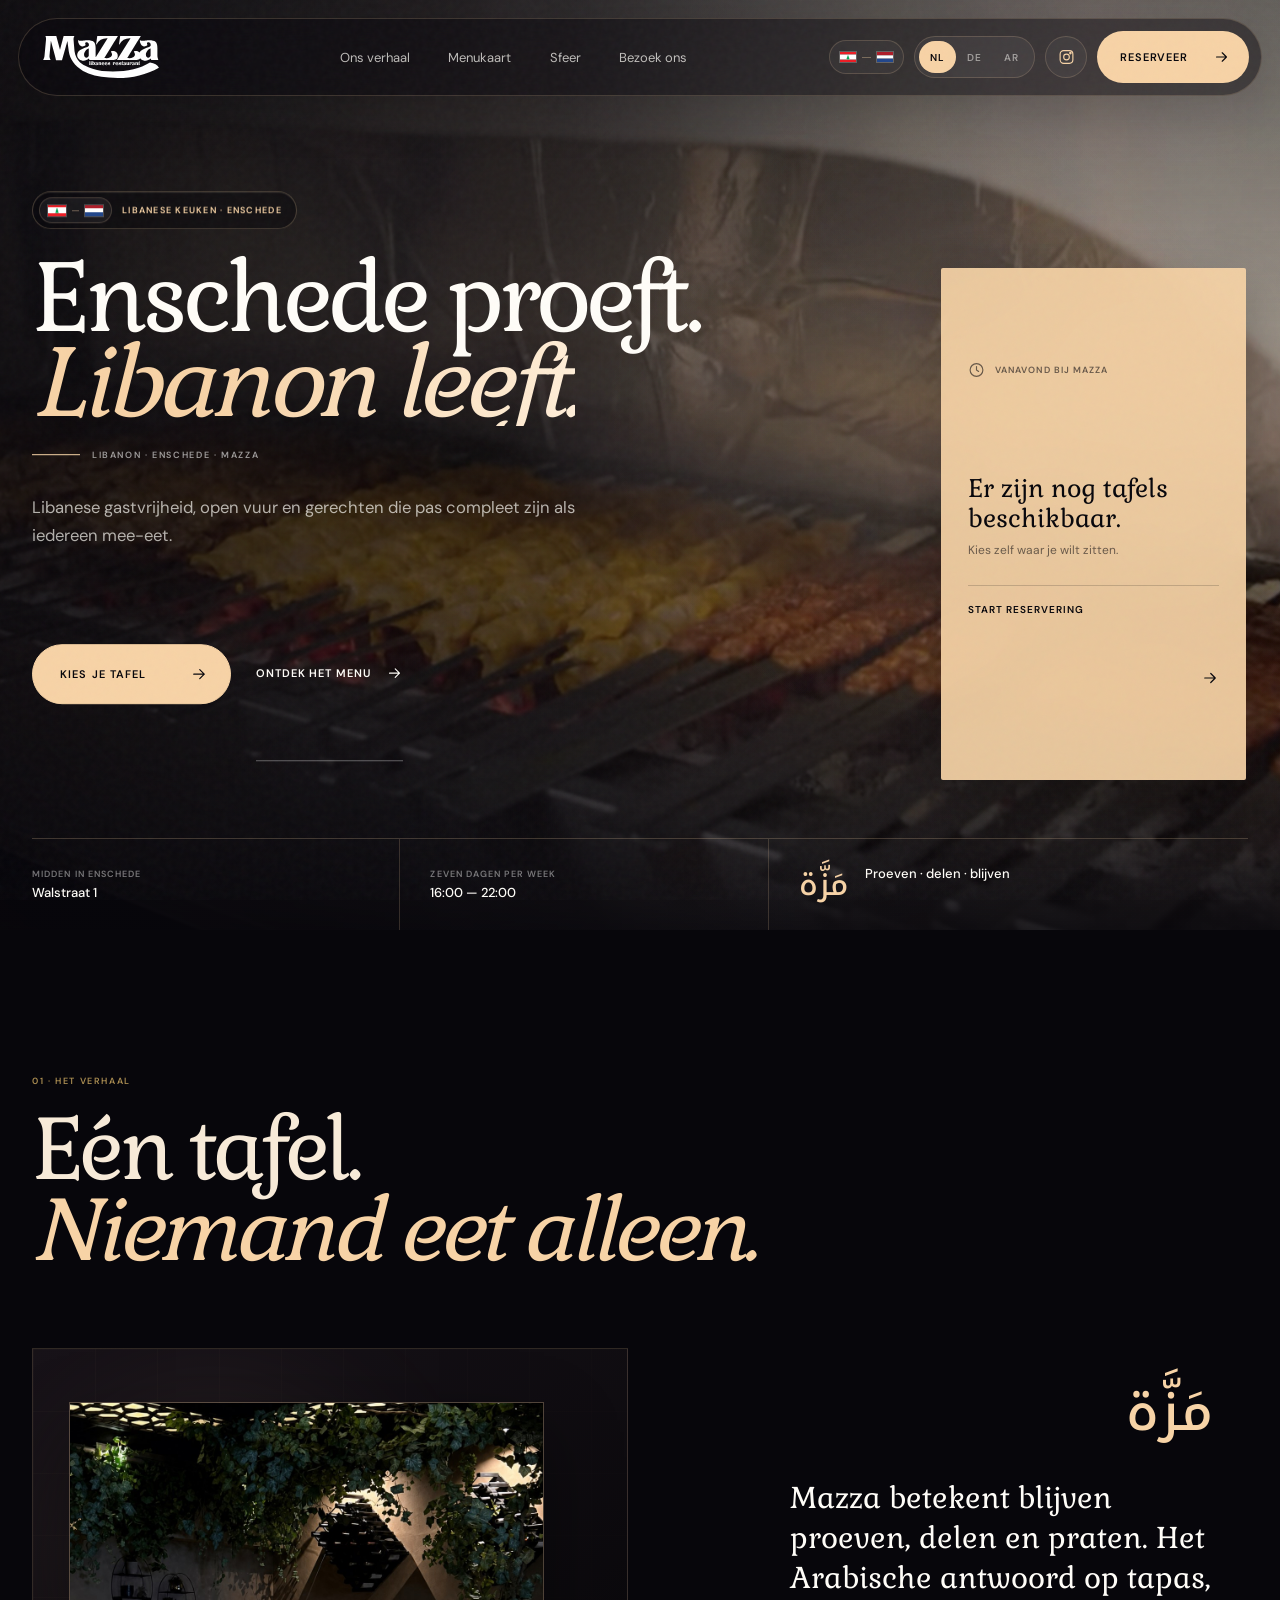
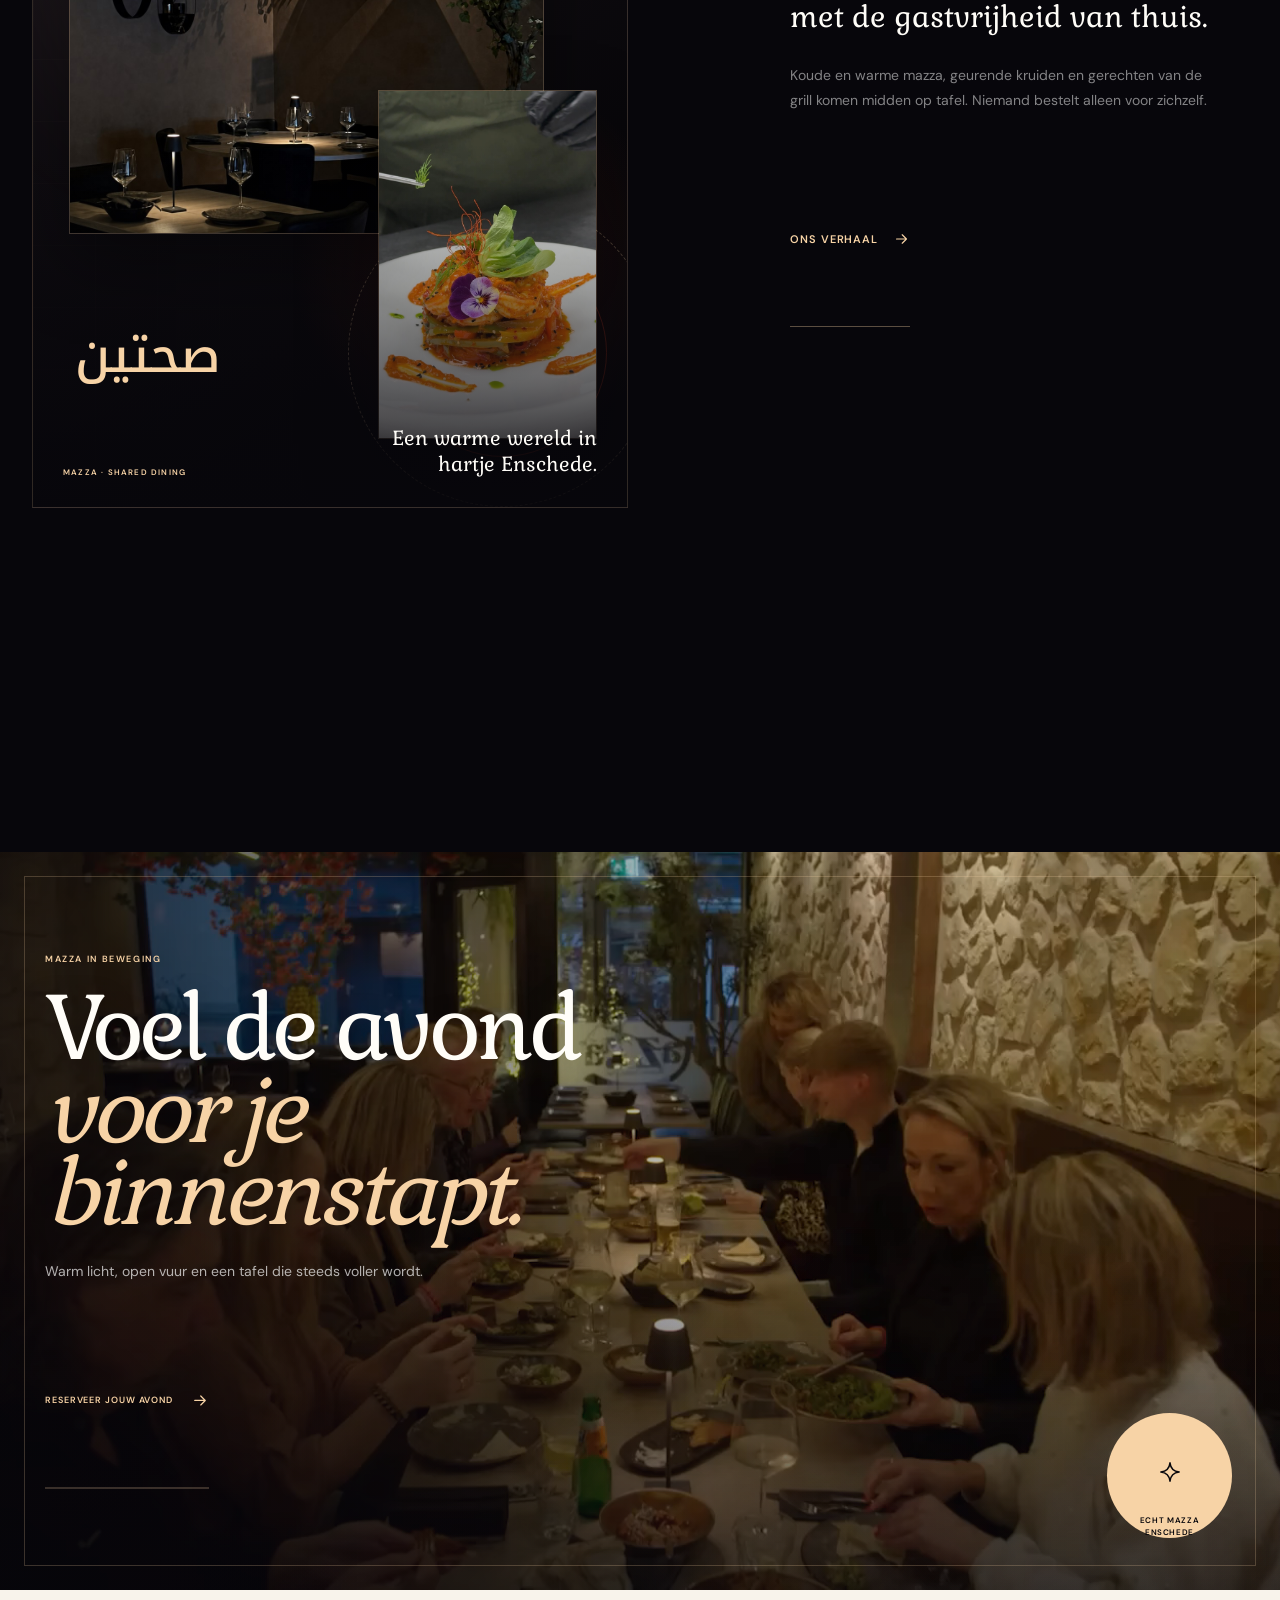
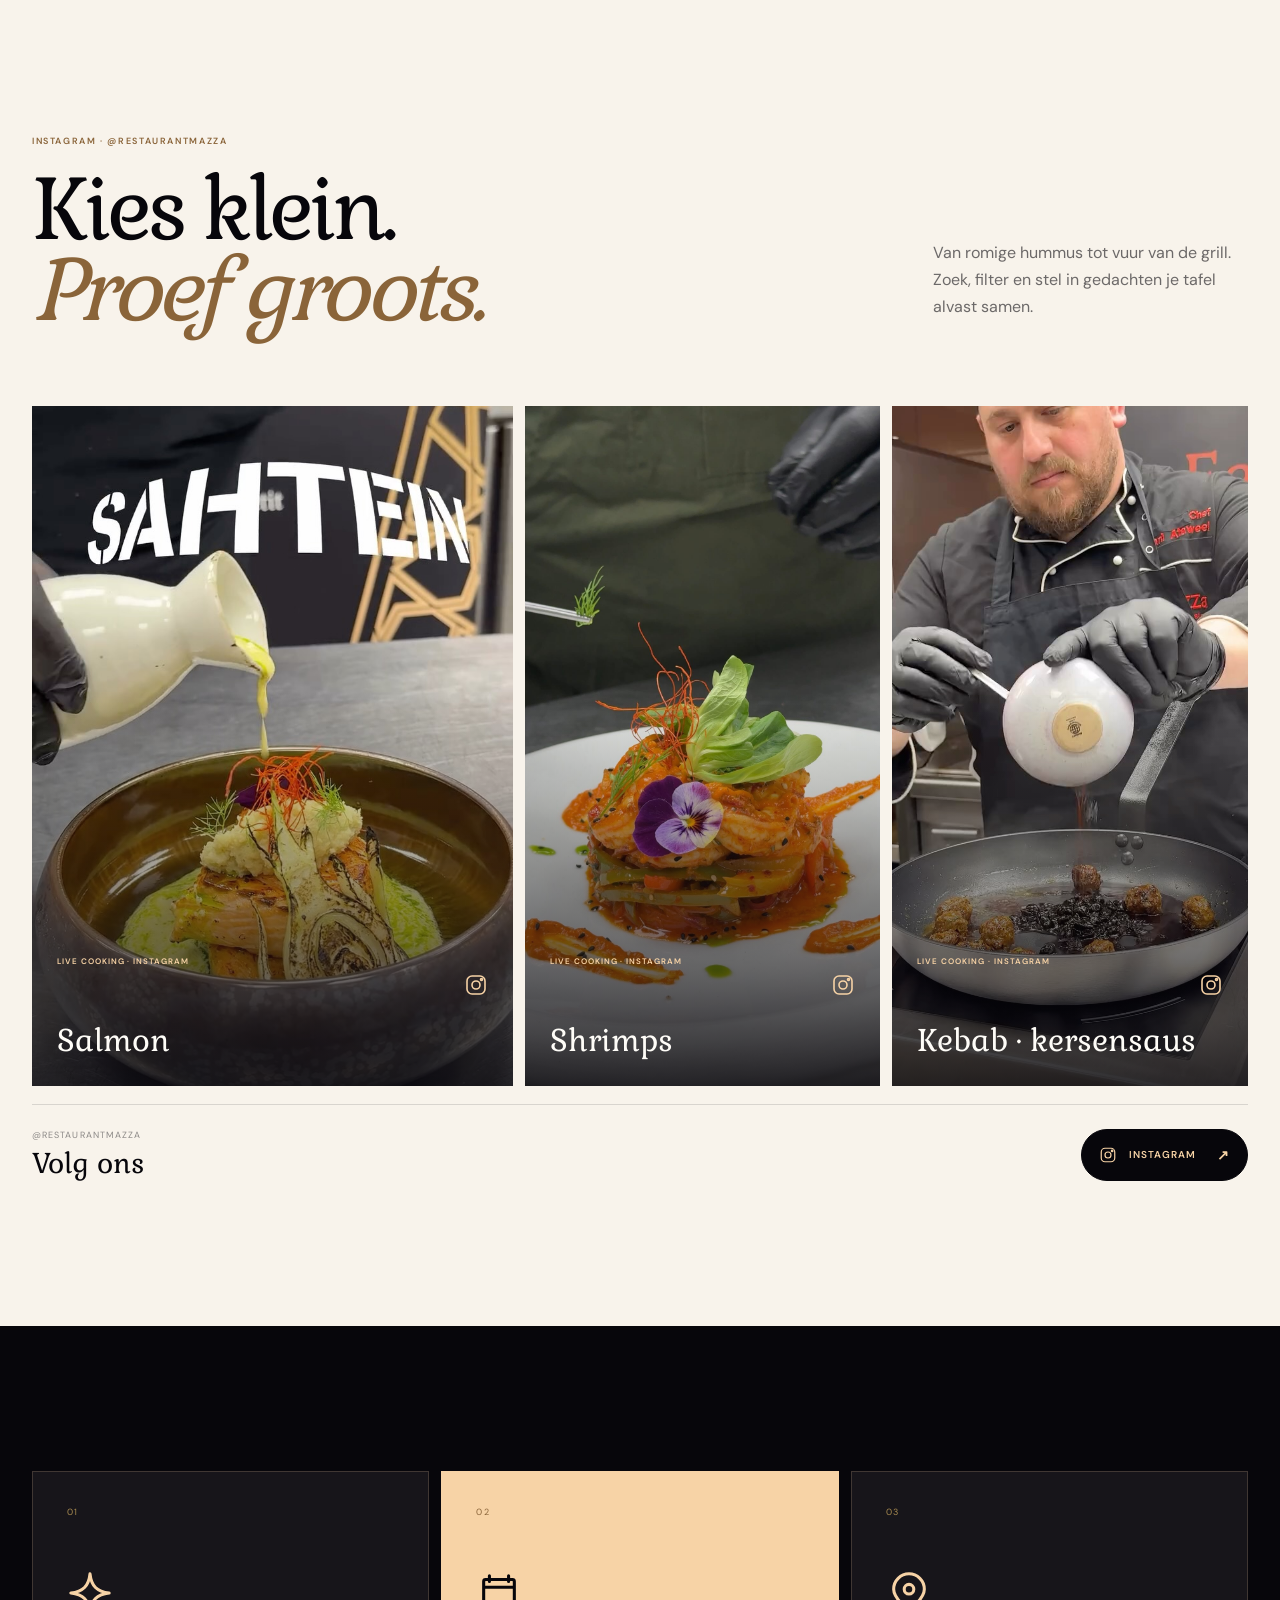
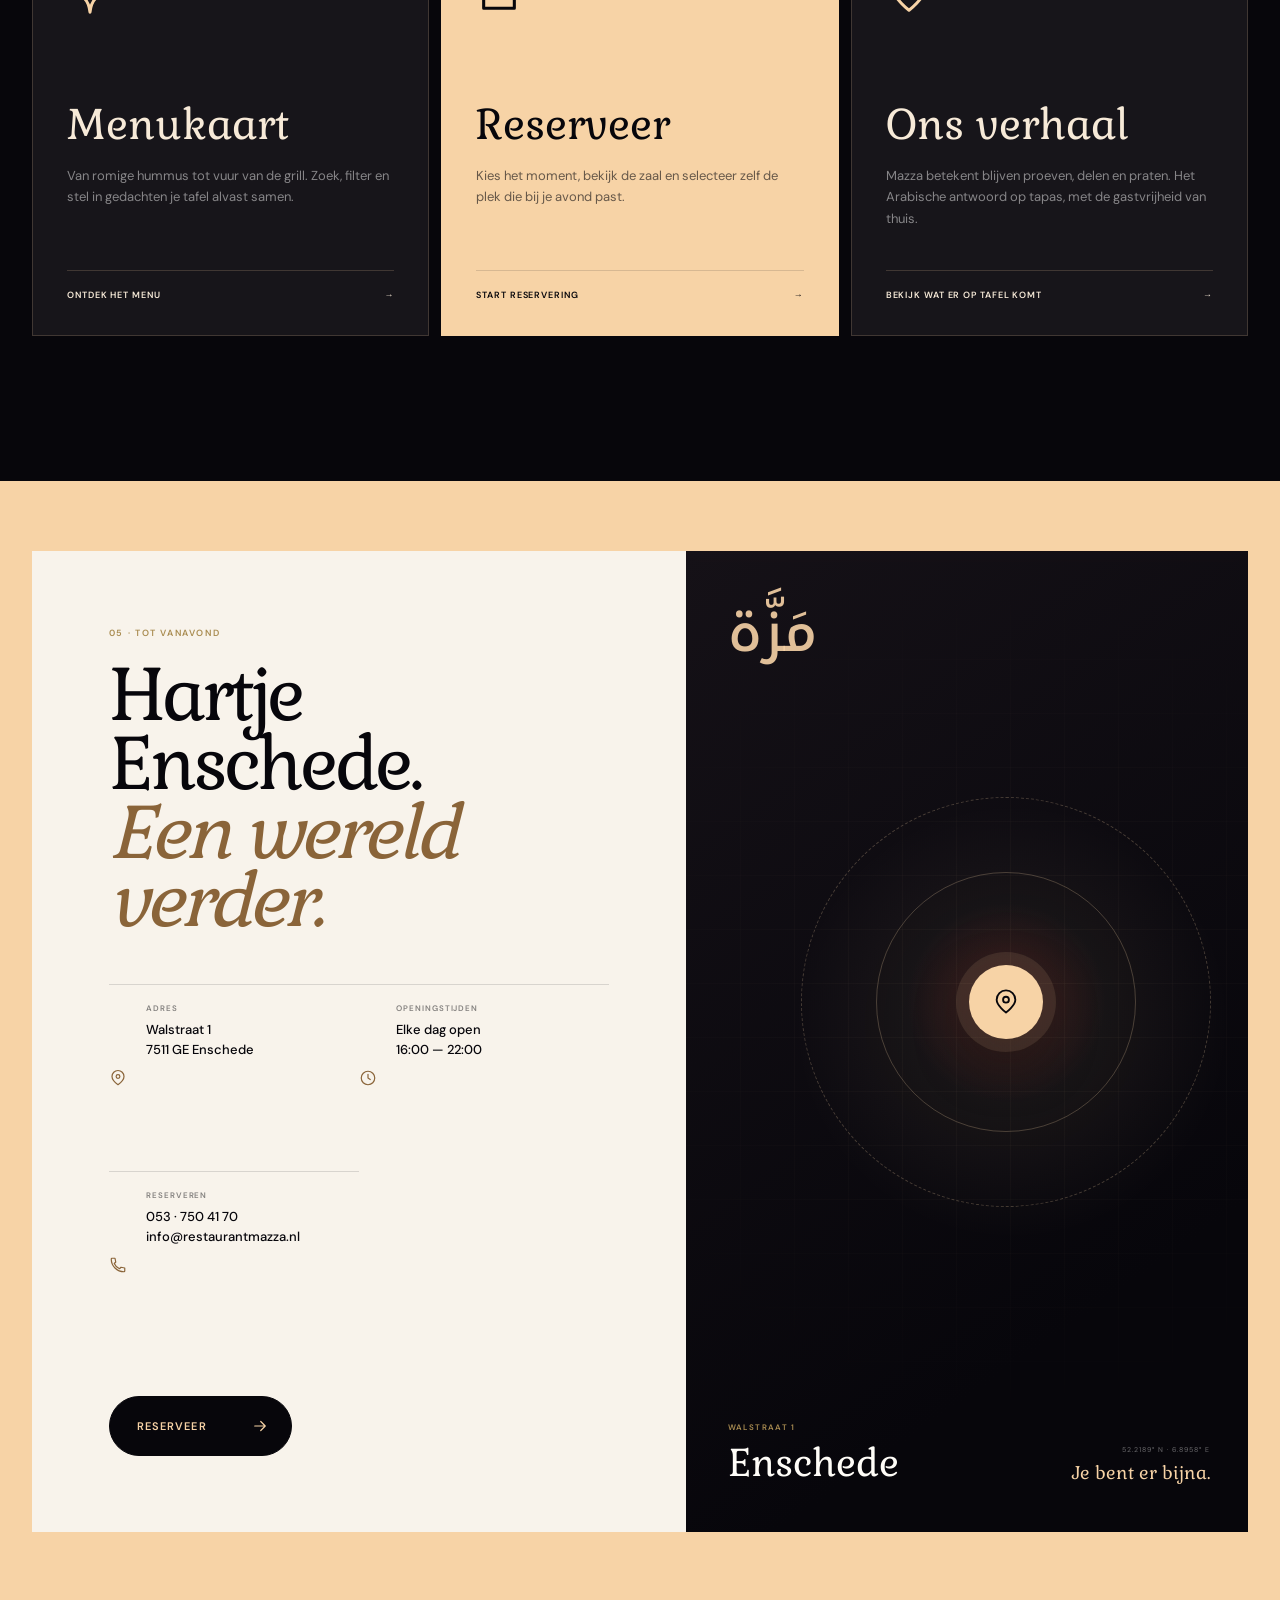
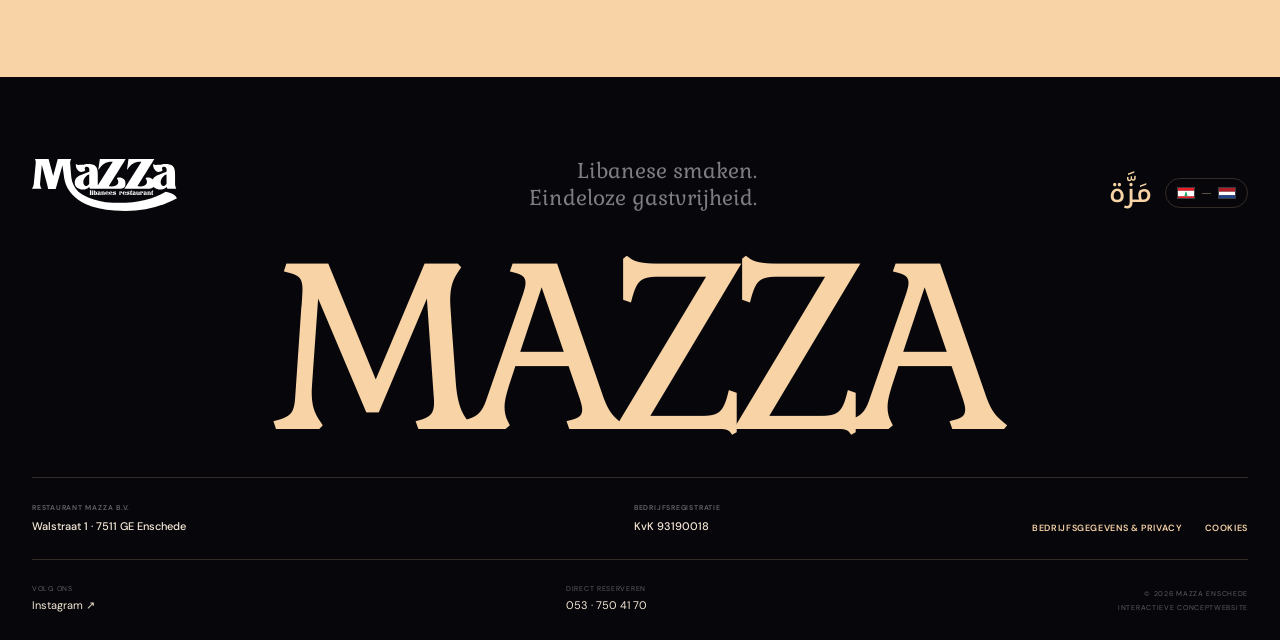
==== commit b34d2a7c: "Refine logo motion and remove menu loading gap" ====
--- a/index.html
+++ b/index.html
@@ -6,7 +6,7 @@
     <meta name="theme-color" content="#07060b" />
     <meta name="description" content="Mazza Enschede — moderne Libanese shared dining, warme gastvrijheid en een tafel die je zelf kiest." />
     <title>Mazza Enschede — Libanese gastvrijheid</title>
-    <link rel="stylesheet" href="/styles.css?v=14" />
+    <link rel="stylesheet" href="/styles.css?v=16" />
   </head>
   <body data-page="home">
     <svg class="svg-sprite" aria-hidden="true">
@@ -142,6 +142,6 @@
       <div class="footer-row"><div><span data-i18n="footer.follow">Volg ons</span><a href="https://www.instagram.com/restaurantmazza/" target="_blank" rel="noopener">Instagram ↗</a></div><div><span data-i18n="footer.call">Direct reserveren</span><a href="tel:0537504170">053 · 750 41 70</a></div><div><span>© <span data-year></span> Mazza Enschede</span><small data-i18n="footer.concept">Interactieve conceptwebsite</small></div></div>
     </footer>
 
-    <script src="/app.js?v=10"></script>
+    <script src="/app.js?v=13"></script>
   </body>
 </html>
--- a/styles.css
+++ b/styles.css
@@ -35,16 +35,28 @@
 .site-header.scrolled { top: 10px; background: rgba(7, 6, 11, .92); border-color: rgba(247, 211, 166, .25); }
 .brand { position: relative; display: block; width: 116px; isolation: isolate; }
 .brand img { height: 51px; object-fit: contain; filter: brightness(0) invert(1); }
+.brand::before,
 .brand::after {
   position: absolute;
-  z-index: 1;
   inset: 0;
   content: "";
   pointer-events: none;
+}
+.brand::before {
+  z-index: 1;
   background: url("/assets/mazza-m-mark.svg") center / contain no-repeat;
-  clip-path: inset(100% 0 0 0);
-  animation: mazzaMFill 10s cubic-bezier(.45, 0, .2, 1) infinite;
-  will-change: clip-path, opacity;
+  clip-path: inset(0 100% 0 0);
+  animation: mazzaMSignature 8.8s cubic-bezier(.65, 0, .18, 1) infinite;
+  will-change: clip-path, opacity, filter;
+}
+.brand::after {
+  z-index: 2;
+  opacity: 0;
+  background: linear-gradient(105deg, transparent 20%, rgba(255,255,255,.92) 46%, #f7d3a6 54%, transparent 80%) -65% 0 / 38% 100% no-repeat;
+  -webkit-mask: url("/assets/mazza-m-mark.svg") center / contain no-repeat;
+  mask: url("/assets/mazza-m-mark.svg") center / contain no-repeat;
+  animation: mazzaMSheen 8.8s cubic-bezier(.4, 0, .2, 1) infinite;
+  will-change: background-position, opacity;
 }
 .desktop-nav { display: flex; justify-content: center; gap: clamp(20px, 3vw, 48px); }
 .desktop-nav a { position: relative; padding: 10px 0; color: rgba(255, 253, 248, .72); font-size: 13px; }
@@ -189,7 +201,7 @@
 .dish-card span { color: var(--peach); font-size: 8px; font-weight: 600; letter-spacing: .16em; text-transform: uppercase; }
 .dish-card h3 { margin: 8px 0 12px; color: var(--white); font-family: var(--display); font-size: clamp(28px, 3vw, 47px); font-weight: 400; line-height: .95; }
 .dish-card strong { color: rgba(255,255,255,.65); font-size: 11px; font-weight: 500; }
-.menu-browser { width: min(1400px, 100%); padding: 38px 42px 28px; margin: 0 auto; color: var(--peach-soft); background: var(--ink); }
+.menu-browser { width: min(1400px, 100%); padding: 38px 42px 28px; margin: 0 auto; scroll-margin-top: 108px; color: var(--peach-soft); background: var(--ink); }
 .menu-browser-head { display: flex; padding-bottom: 28px; align-items: flex-end; justify-content: space-between; gap: 30px; border-bottom: 1px solid var(--line-dark); }
 .menu-browser-head > div span { display: block; margin-bottom: 5px; color: var(--gold); font-size: 8px; font-weight: 600; letter-spacing: .14em; text-transform: uppercase; }
 .menu-browser-head > div strong { font-family: var(--display); font-size: 30px; font-weight: 400; }
@@ -197,6 +209,8 @@
 .menu-search svg { width: 18px; color: var(--gold); }
 .menu-search input { width: 100%; color: var(--white); background: transparent; border: 0; outline: 0; font-size: 12px; }
 .menu-search input::placeholder { color: rgba(255,255,255,.34); }
+.menu-studio-layout { display: grid; align-items: start; grid-template-columns: minmax(0, 1fr) 390px; gap: 42px; }
+.menu-catalog { min-width: 0; }
 .menu-tabs { display: flex; padding: 21px 0; overflow-x: auto; gap: 8px; scrollbar-width: none; border-bottom: 1px solid var(--line-dark); }
 .menu-tabs::-webkit-scrollbar { display: none; }
 .menu-filter { display: flex; flex: 0 0 auto; height: 48px; padding: 0 14px 0 7px; align-items: center; gap: 8px; color: rgba(255,255,255,.5); background: transparent; border: 1px solid rgba(247,211,166,.14); border-radius: 100px; font-size: 10px; cursor: pointer; transition: color .25s ease, background .25s ease, border-color .25s ease, transform .25s ease; }
@@ -210,13 +224,20 @@
 .diet-dot { width: 6px; height: 6px; margin-left: 9px; background: var(--gold); border-radius: 50%; }
 .diet-dot.vegan { background: #829a62; }
 .menu-grid { display: grid; grid-template-columns: 1fr 1fr; column-gap: 50px; }
-.menu-item { display: grid; grid-template-columns: 1fr auto; min-height: 116px; padding: 25px 0; gap: 20px; border-bottom: 1px solid rgba(247,211,166,.13); animation: menuIn .35s ease both; }
-.menu-item.has-photo { grid-template-columns: 92px 1fr auto; align-items: center; }
+.menu-item { display: grid; grid-template-columns: minmax(0, 1fr) auto; min-height: 116px; padding: 25px 0; gap: 20px; border-bottom: 1px solid rgba(247,211,166,.13); animation: menuIn .35s ease both; }
+.menu-item.has-photo { grid-template-columns: 92px minmax(0, 1fr) auto; align-items: center; }
 .menu-item-thumb { width: 92px; height: 70px; object-fit: cover; border: 1px solid rgba(247,211,166,.18); }
 .menu-item-title-row { display: flex; align-items: center; gap: 8px; }
 .menu-item h3 { margin: 0; color: var(--white); font-family: var(--display); font-size: 20px; font-weight: 400; }
 .menu-item p { max-width: 430px; margin: 8px 0 0; color: rgba(255,255,255,.4); font-size: 11px; line-height: 1.55; }
 .menu-price { color: var(--peach); font-family: var(--display); font-size: 16px; white-space: nowrap; }
+.menu-item-action { display: flex; align-items: flex-end; flex-direction: column; gap: 11px; }
+.menu-add-button { display: grid; height: 38px; padding: 0 12px 0 6px; align-items: center; grid-template-columns: 26px auto; gap: 7px; color: var(--peach); background: rgba(247,211,166,.055); border: 1px solid rgba(247,211,166,.2); border-radius: 100px; cursor: pointer; transition: color .25s ease, background .25s ease, transform .25s ease, border-color .25s ease; }
+.menu-add-button > span { display: grid; width: 26px; height: 26px; place-items: center; color: var(--ink); background: var(--peach); border-radius: 50%; font-size: 14px; font-weight: 600; }
+.menu-add-button small { font-size: 7px; font-weight: 600; letter-spacing: .08em; text-transform: uppercase; white-space: nowrap; }
+.menu-add-button:hover { color: var(--ink); background: var(--peach); border-color: var(--peach); transform: translateY(-2px); }
+.menu-add-button.active { color: var(--white); background: rgba(155,50,32,.18); border-color: rgba(196,72,50,.55); }
+.menu-add-button.active > span { color: var(--white); background: #9b3220; }
 .diet-badge { display: inline-grid; width: 20px; height: 20px; place-items: center; color: var(--gold); border: 1px solid currentColor; border-radius: 50%; font-size: 6px; font-weight: 600; }
 .diet-badge.vegan { color: #829a62; }
 .menu-empty { padding: 60px 0; text-align: center; }
@@ -226,6 +247,63 @@
 .menu-browser-footer p { margin: 0; }
 .menu-browser-footer a { display: flex; align-items: center; gap: 10px; color: var(--peach); font-weight: 600; letter-spacing: .08em; text-transform: uppercase; }
 .menu-browser-footer svg { width: 16px; }
+
+.table-composer { position: sticky; top: 108px; min-width: 0; margin-top: 21px; overflow: hidden; color: var(--ink); background: var(--paper); border: 1px solid rgba(247,211,166,.25); box-shadow: 0 25px 65px rgba(0,0,0,.24); }
+.table-composer-toggle { display: none; }
+.table-composer-body { padding: 27px; }
+.table-composer-head { display: flex; align-items: flex-start; justify-content: space-between; gap: 18px; }
+.table-composer-head span { display: block; margin-bottom: 7px; color: var(--gold-dark); font-size: 7px; font-weight: 600; letter-spacing: .14em; text-transform: uppercase; }
+.table-composer-head h3 { margin: 0; font: 400 34px/1.02 var(--display); letter-spacing: -.035em; }
+.table-composer-head h3 em { color: var(--gold-dark); font-weight: inherit; }
+.table-composer-head button { padding: 5px 0; color: rgba(7,6,11,.42); background: transparent; border: 0; border-bottom: 1px solid currentColor; font-size: 7px; font-weight: 600; letter-spacing: .08em; text-transform: uppercase; cursor: pointer; }
+.table-composer-head button:disabled { opacity: .25; cursor: default; }
+.table-guest-control { display: grid; height: 58px; margin-top: 23px; align-items: center; grid-template-columns: 48px 1fr 48px; background: var(--peach-soft); border: 1px solid rgba(7,6,11,.08); }
+.table-guest-control button { height: 100%; color: var(--ink); background: transparent; border: 0; font-size: 19px; cursor: pointer; }
+.table-guest-control button:first-child { border-right: 1px solid rgba(7,6,11,.08); }
+.table-guest-control button:last-child { border-left: 1px solid rgba(7,6,11,.08); }
+.table-guest-control div { display: flex; align-items: center; justify-content: center; gap: 9px; }
+.table-guest-control span { color: rgba(7,6,11,.48); font-size: 8px; font-weight: 600; letter-spacing: .1em; text-transform: uppercase; }
+.table-guest-control strong { font: 25px var(--display); font-weight: 400; }
+.table-scene { position: relative; height: 315px; margin: 17px 0; overflow: hidden; isolation: isolate; background: radial-gradient(circle at 50% 47%, rgba(247,211,166,.12), transparent 48%), linear-gradient(145deg, #151117, #07060b); border: 1px solid rgba(7,6,11,.12); }
+.table-scene::before { position: absolute; inset: 0; content: ""; opacity: .22; background-image: linear-gradient(rgba(247,211,166,.14) 1px, transparent 1px), linear-gradient(90deg, rgba(247,211,166,.14) 1px, transparent 1px); background-size: 37px 37px; mask-image: radial-gradient(circle, #000, transparent 76%); }
+.table-scene-glow { position: absolute; z-index: 0; top: 50%; left: 50%; width: 245px; height: 185px; border: 1px solid rgba(247,211,166,.16); border-radius: 50%; transform: translate(-50%,-50%); box-shadow: 0 0 0 24px rgba(247,211,166,.018), 0 0 45px rgba(155,50,32,.14); }
+.table-chairs, .table-dishes { position: absolute; z-index: 2; inset: 20px; }
+.table-scene-chair { position: absolute; display: block; width: 27px; height: 35px; background: linear-gradient(180deg, #a98c51, #6e552f); border: 1px solid rgba(247,211,166,.45); border-radius: 11px 11px 4px 4px; box-shadow: 0 9px 16px rgba(0,0,0,.32), inset 0 -7px rgba(7,6,11,.18); transition: left .4s ease, top .4s ease, transform .4s ease; }
+.table-surface { position: absolute; z-index: 1; top: 50%; left: 50%; display: flex; width: 220px; height: 150px; align-items: center; justify-content: center; flex-direction: column; color: var(--peach); background: radial-gradient(circle at 50% 40%, #292128, #111014 70%); border: 2px solid rgba(247,211,166,.32); border-radius: 50%; box-shadow: inset 0 0 0 8px rgba(247,211,166,.025), 0 22px 42px rgba(0,0,0,.42); transform: translate(-50%,-50%); }
+.table-surface > span { font: 500 25px/1.3 var(--arabic); }
+.table-surface > small { max-width: 125px; margin-top: 5px; color: rgba(255,255,255,.42); font-size: 6px; font-weight: 600; letter-spacing: .08em; text-align: center; text-transform: uppercase; }
+.table-dish-token { position: absolute; display: grid; width: 47px; height: 37px; place-items: center; overflow: hidden; color: var(--ink); background: #ead9bd; border: 3px solid #fff7e9; border-radius: 50%; box-shadow: 0 8px 13px rgba(0,0,0,.34); transform: translate(-50%,-50%); animation: plateIn .42s cubic-bezier(.2,.8,.2,1) both; }
+.table-dish-token span { font-size: 7px; font-weight: 700; letter-spacing: -.02em; }
+.table-dish-token img { width: 100%; height: 100%; object-fit: cover; }
+.table-dish-token b { position: absolute; right: -1px; bottom: -1px; display: grid; min-width: 17px; height: 17px; padding: 0 3px; place-items: center; color: var(--white); background: #9b3220; border-radius: 50%; font-size: 6px; }
+.table-dish-token.category-koud { background: #d8d0a9; }
+.table-dish-token.category-warm, .table-dish-token.category-grill { background: #d69b76; }
+.table-dish-token.category-salade, .table-dish-token.category-vega { background: #aebd84; }
+.table-dish-token.category-vis { background: #a8c2c4; }
+.table-dish-token.category-dessert { background: #dfb5a8; }
+.table-composer.receiving .table-surface { animation: tableReceive .6s ease; }
+.table-empty-state { min-height: 128px; padding: 25px; text-align: center; background: var(--peach-soft); border: 1px solid rgba(7,6,11,.06); }
+.table-empty-state svg { width: 20px; color: var(--gold-dark); }
+.table-empty-state strong { display: block; margin: 12px 0 7px; font: 19px var(--display); font-weight: 400; }
+.table-empty-state p { max-width: 260px; margin: 0 auto; color: rgba(7,6,11,.48); font-size: 9px; line-height: 1.6; }
+.table-order-list { max-height: 245px; overflow: auto; scrollbar-width: thin; scrollbar-color: var(--gold) transparent; border-top: 1px solid var(--line-light); }
+.table-order-row { display: grid; min-height: 70px; padding: 13px 0; align-items: center; grid-template-columns: minmax(0, 1fr) auto; gap: 12px; border-bottom: 1px solid var(--line-light); animation: orderRowIn .3s ease both; }
+.table-order-row > div:first-child { min-width: 0; }
+.table-order-row strong, .table-order-row span { display: block; }
+.table-order-row strong { overflow: hidden; font: 15px var(--display); font-weight: 400; text-overflow: ellipsis; white-space: nowrap; }
+.table-order-row span { margin-top: 4px; color: rgba(7,6,11,.42); font-size: 8px; }
+.table-quantity { display: grid; height: 34px; align-items: center; grid-template-columns: 31px 25px 31px; border: 1px solid var(--line-light); }
+.table-quantity button { height: 100%; padding: 0; color: var(--ink); background: transparent; border: 0; cursor: pointer; }
+.table-quantity b { text-align: center; font-size: 10px; }
+.table-total { display: grid; margin-top: 19px; grid-template-columns: 1fr 1fr; border: 1px solid var(--line-light); }
+.table-total > div { padding: 17px; }
+.table-total > div + div { border-left: 1px solid var(--line-light); }
+.table-total span, .table-total strong { display: block; }
+.table-total span { color: rgba(7,6,11,.42); font-size: 7px; font-weight: 600; letter-spacing: .1em; text-transform: uppercase; }
+.table-total strong { margin-top: 6px; font: 21px var(--display); font-weight: 400; }
+.table-per-person { color: var(--peach-soft); background: var(--ink); }
+.table-per-person span { color: var(--gold); }
+.table-disclaimer { margin: 13px 0 0; color: rgba(7,6,11,.4); font-size: 7px; line-height: 1.5; text-align: center; }
 
 .moments { background: var(--ink-soft); }
 .moments-grid { display: grid; grid-template-columns: 1.35fr .75fr .9fr; grid-template-rows: 285px 325px; width: min(1400px, 100%); margin: 0 auto; gap: 14px; }
@@ -612,8 +690,10 @@
 [dir="rtl"] .video-story-badge { right: auto; left: max(48px, calc((100vw - 1400px) / 2)); }
 [dir="rtl"] .hero-eyebrow, [dir="rtl"] .hero-actions, [dir="rtl"] .subpage-hero-actions, [dir="rtl"] .booking-promise, [dir="rtl"] .social-cta, [dir="rtl"] .menu-browser-footer, [dir="rtl"] .menu-browser-head, [dir="rtl"] .booking-screen-head, [dir="rtl"] .plan-legend, [dir="rtl"] .subpage-hero-content > .origin-badge { direction: rtl; }
 [dir="rtl"] .hero-actions svg, [dir="rtl"] .text-button svg, [dir="rtl"] .line-link svg, [dir="rtl"] .primary-button svg, [dir="rtl"] .header-cta svg, [dir="rtl"] .video-story-copy a svg, [dir="rtl"] .legal-contact-row svg { transform: scaleX(-1); }
-[dir="rtl"] .menu-item, [dir="rtl"] .booking-app, [dir="rtl"] .contact-facts, [dir="rtl"] .instagram-card > div, [dir="rtl"] .assurance-card, [dir="rtl"] .footer-row, [dir="rtl"] .footer-legal, [dir="rtl"] .legal-body { direction: rtl; text-align: right; }
+[dir="rtl"] .menu-item, [dir="rtl"] .booking-app, [dir="rtl"] .contact-facts, [dir="rtl"] .instagram-card > div, [dir="rtl"] .assurance-card, [dir="rtl"] .footer-row, [dir="rtl"] .footer-legal, [dir="rtl"] .legal-body, [dir="rtl"] .table-composer { direction: rtl; text-align: right; }
 [dir="rtl"] .calendar-modern, [dir="rtl"] .floor-plan, [dir="rtl"] .guest-visual, [dir="rtl"] .table-preview { direction: ltr; }
+[dir="rtl"] .table-scene { direction: ltr; }
+[dir="rtl"] .table-total > div + div { border-right: 1px solid var(--line-light); border-left: 0; }
 [dir="rtl"] .calendar-weekdays span, [dir="rtl"] .room-label { direction: rtl; }
 [dir="rtl"] .form-grid input, [dir="rtl"] .form-grid textarea { text-align: right; }
 [dir="rtl"] .story-main-photo figcaption, [dir="rtl"] .contact-card figcaption { direction: rtl; }
@@ -635,10 +715,21 @@
 @keyframes mapOrbitPulse { 50% { opacity: .4; transform: translate(-50%,-50%) scale(1.08); } }
 @keyframes mapPinPulse { 50% { transform: translate(-50%,-50%) scale(1.06); box-shadow: 0 0 0 22px rgba(247,211,166,0), 0 26px 65px rgba(0,0,0,.42); } }
 @keyframes mapScan { 0%, 15% { transform: translateY(0); opacity: 0; } 35%, 65% { opacity: .55; } 85%, 100% { transform: translateY(580px); opacity: 0; } }
-@keyframes mazzaMFill {
-  0%, 12% { opacity: 1; clip-path: inset(100% 0 0 0); }
-  67%, 82% { opacity: 1; clip-path: inset(0 0 0 0); }
-  92%, 100% { opacity: 0; clip-path: inset(0 0 0 0); }
+@keyframes plateIn { from { opacity: 0; transform: translate(-50%,-50%) scale(.45) rotate(-16deg); } to { opacity: 1; transform: translate(-50%,-50%) scale(1) rotate(0); } }
+@keyframes tableReceive { 50% { transform: translate(-50%,-50%) scale(1.035); border-color: rgba(196,72,50,.75); box-shadow: inset 0 0 0 8px rgba(247,211,166,.04), 0 0 0 12px rgba(155,50,32,.08), 0 26px 48px rgba(0,0,0,.46); } }
+@keyframes orderRowIn { from { opacity: 0; transform: translateX(10px); } }
+@keyframes mazzaMSignature {
+  0%, 8% { opacity: 0; clip-path: inset(0 100% 0 0); filter: drop-shadow(0 0 0 rgba(155,50,32,0)); }
+  11% { opacity: 1; }
+  42%, 79% { opacity: 1; clip-path: inset(0 0 0 0); filter: drop-shadow(0 0 5px rgba(155,50,32,.28)); }
+  88%, 100% { opacity: 0; clip-path: inset(0 0 0 0); filter: drop-shadow(0 0 0 rgba(155,50,32,0)); }
+}
+@keyframes mazzaMSheen {
+  0%, 42% { opacity: 0; background-position: -65% 0; }
+  46% { opacity: .15; }
+  57% { opacity: .95; }
+  66% { opacity: 0; background-position: 165% 0; }
+  100% { opacity: 0; background-position: 165% 0; }
 }
 
 @media (max-width: 1180px) {
@@ -654,6 +745,8 @@
   .time-block { grid-column: 1 / -1; }
   .time-options { grid-template-columns: repeat(6, 1fr); }
   .booking-app, .booking-app form, .booking-screen { min-height: 875px; }
+  .menu-studio-layout { grid-template-columns: minmax(0, 1fr) 340px; gap: 28px; }
+  .menu-grid { grid-template-columns: 1fr; }
 }
 
 @media (max-width: 920px) {
@@ -686,6 +779,20 @@
   .contact-card { grid-template-columns: 1fr; }
   .contact-card figure { min-height: 470px; }
   .contact-visual { min-height: 470px; }
+  .menu-studio-layout { grid-template-columns: 1fr; gap: 0; }
+  .menu-catalog { grid-row: 2; }
+  .table-composer { position: static; grid-row: 1; margin: 18px 0 0; box-shadow: none; }
+  .table-composer-toggle { display: flex; width: 100%; min-height: 76px; padding: 14px 17px; align-items: center; justify-content: space-between; gap: 20px; color: var(--peach-soft); background: #151217; border: 0; cursor: pointer; }
+  .table-composer-toggle > span { min-width: 0; text-align: left; }
+  .table-composer-toggle small, .table-composer-toggle strong { display: block; }
+  .table-composer-toggle small { margin-bottom: 5px; color: var(--gold); font-size: 7px; font-weight: 600; letter-spacing: .12em; text-transform: uppercase; }
+  .table-composer-toggle strong { overflow: hidden; font: 17px var(--display); font-weight: 400; text-overflow: ellipsis; white-space: nowrap; }
+  .table-composer-toggle b { display: flex; flex: 0 0 auto; align-items: center; gap: 9px; color: var(--peach); font-size: 7px; letter-spacing: .08em; text-transform: uppercase; }
+  .table-composer-toggle svg { width: 16px; transition: transform .25s ease; }
+  .table-composer.open .table-composer-toggle svg { transform: rotate(90deg); }
+  .table-composer-body { display: none; }
+  .table-composer.open .table-composer-body { display: block; animation: screenIn .35s ease both; }
+  [dir="rtl"] .table-composer-toggle > span { text-align: right; }
 }
 
 @media (max-width: 640px) {
@@ -749,6 +856,17 @@
   .menu-item-thumb { width: 74px; height: 64px; }
   .menu-item h3 { font-size: 18px; }
   .menu-item p { font-size: 10px; }
+  .menu-item-action { gap: 9px; }
+  .menu-add-button { width: 38px; padding: 0 5px; grid-template-columns: 26px; }
+  .menu-add-button small { display: none; }
+  .table-composer-body { padding: 22px 17px 19px; }
+  .table-composer-head h3 { font-size: 31px; }
+  .table-scene { height: 290px; }
+  .table-scene-glow { width: 225px; height: 170px; }
+  .table-surface { width: 200px; height: 138px; }
+  .table-chairs, .table-dishes { inset: 18px; }
+  .table-total > div { padding: 15px 13px; }
+  .table-total strong { font-size: 19px; }
   .menu-browser-footer { align-items: flex-start; flex-direction: column; }
   .moments-grid { display: grid; grid-template-columns: 1fr; grid-template-rows: 440px 260px 330px; }
   .moment-wide, .moment-note, .moment-small { grid-column: 1; grid-row: auto; }
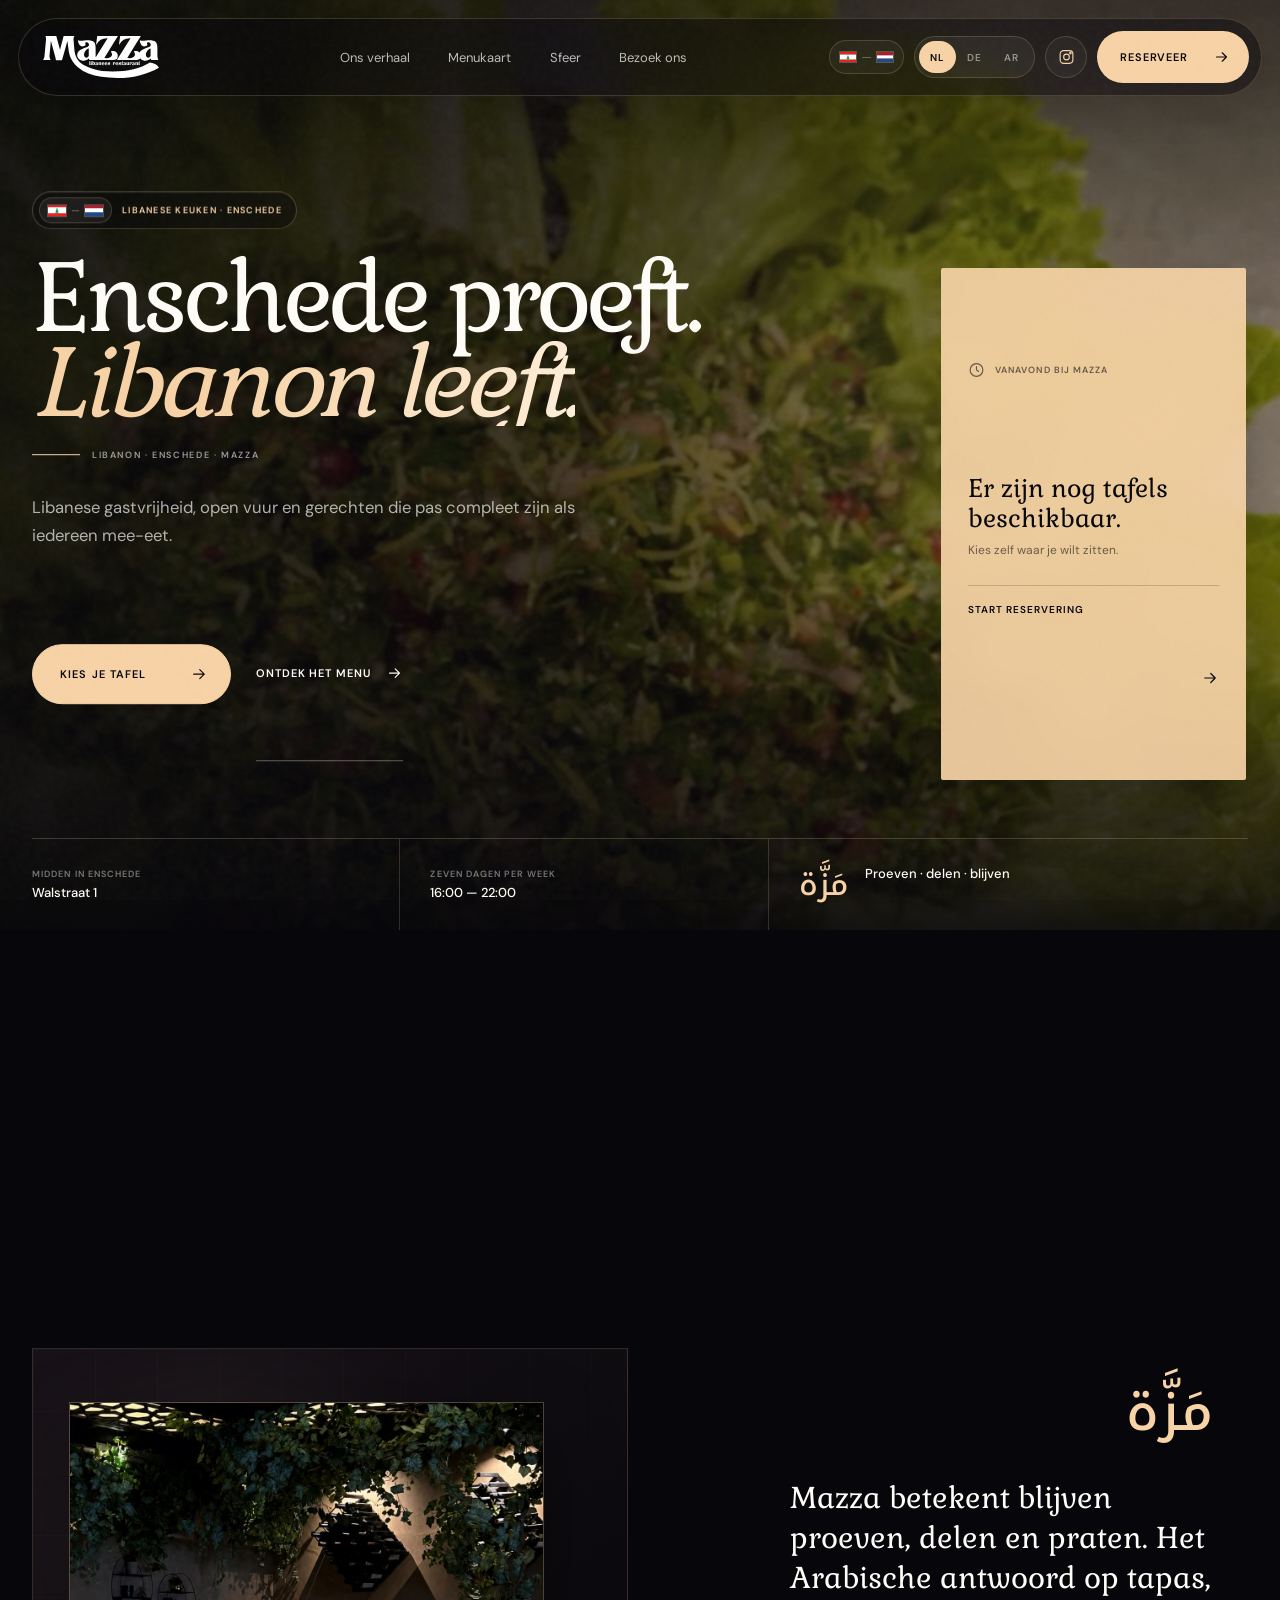
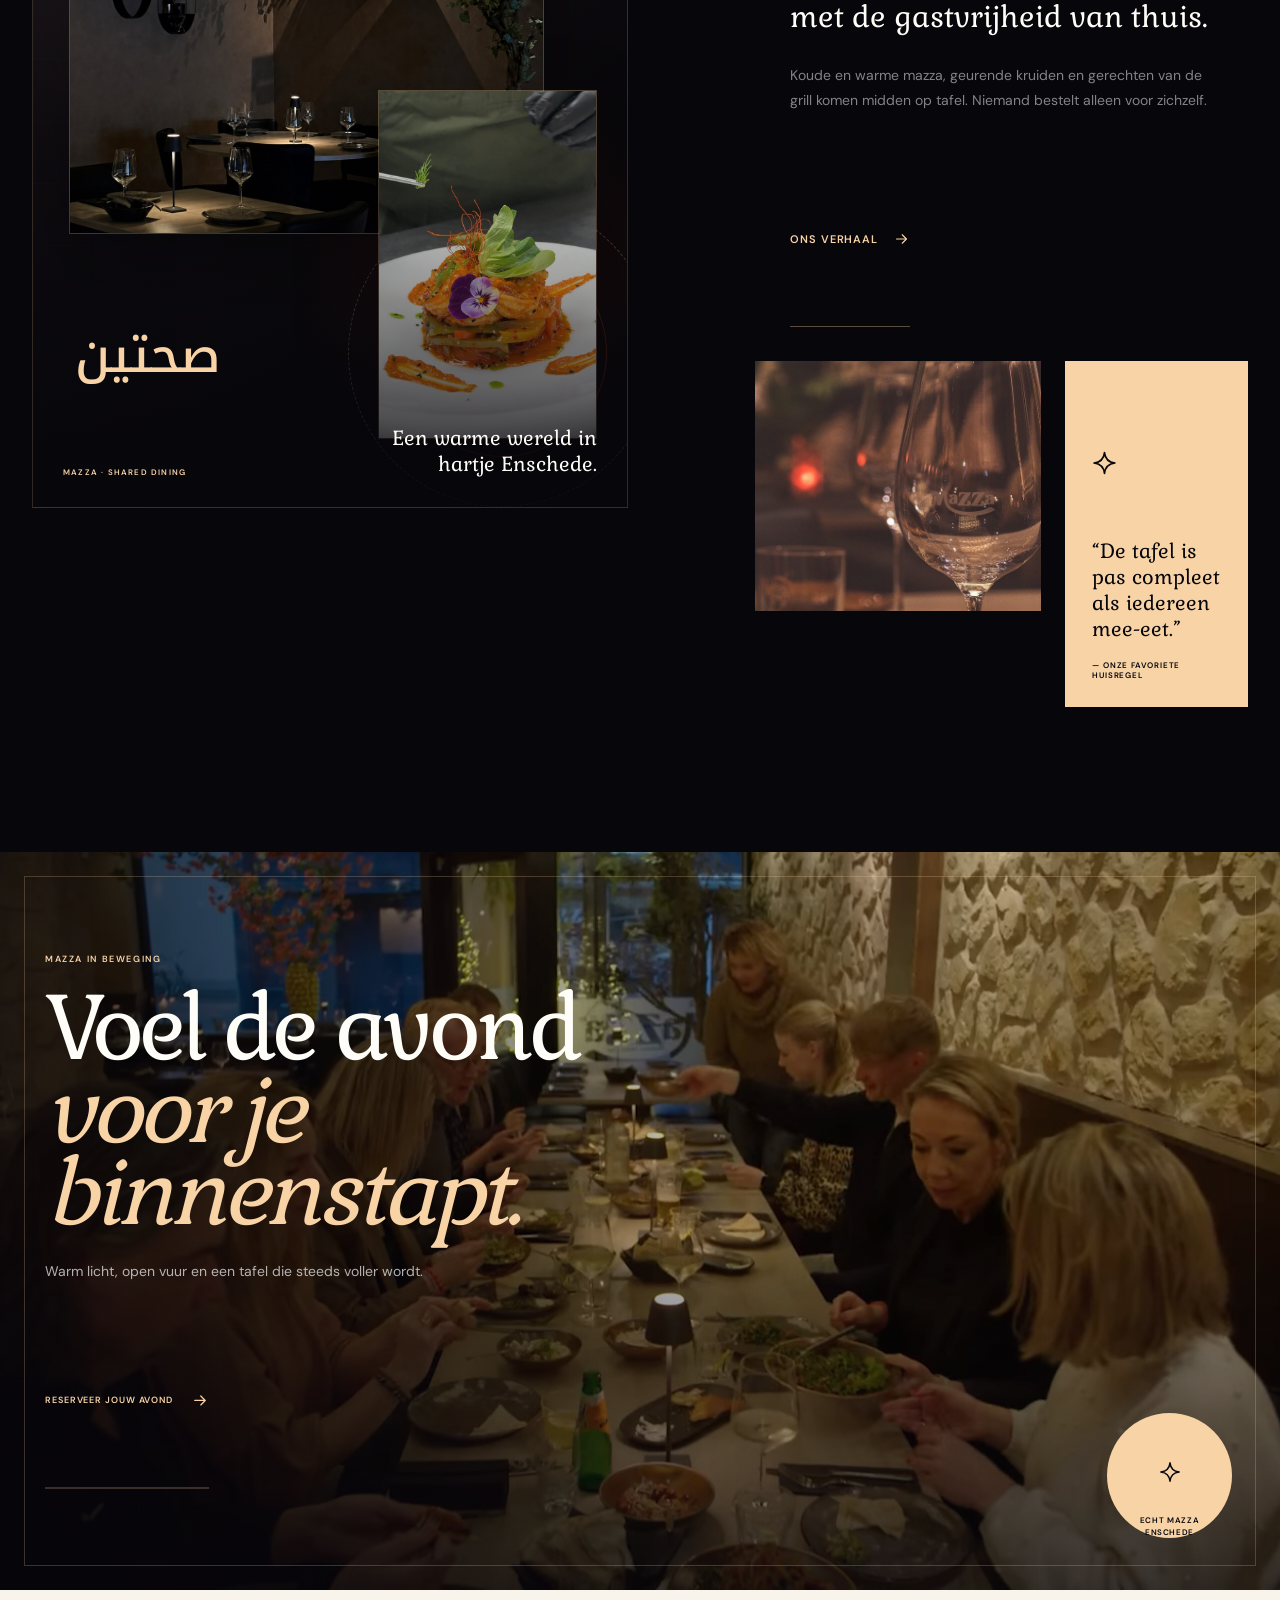
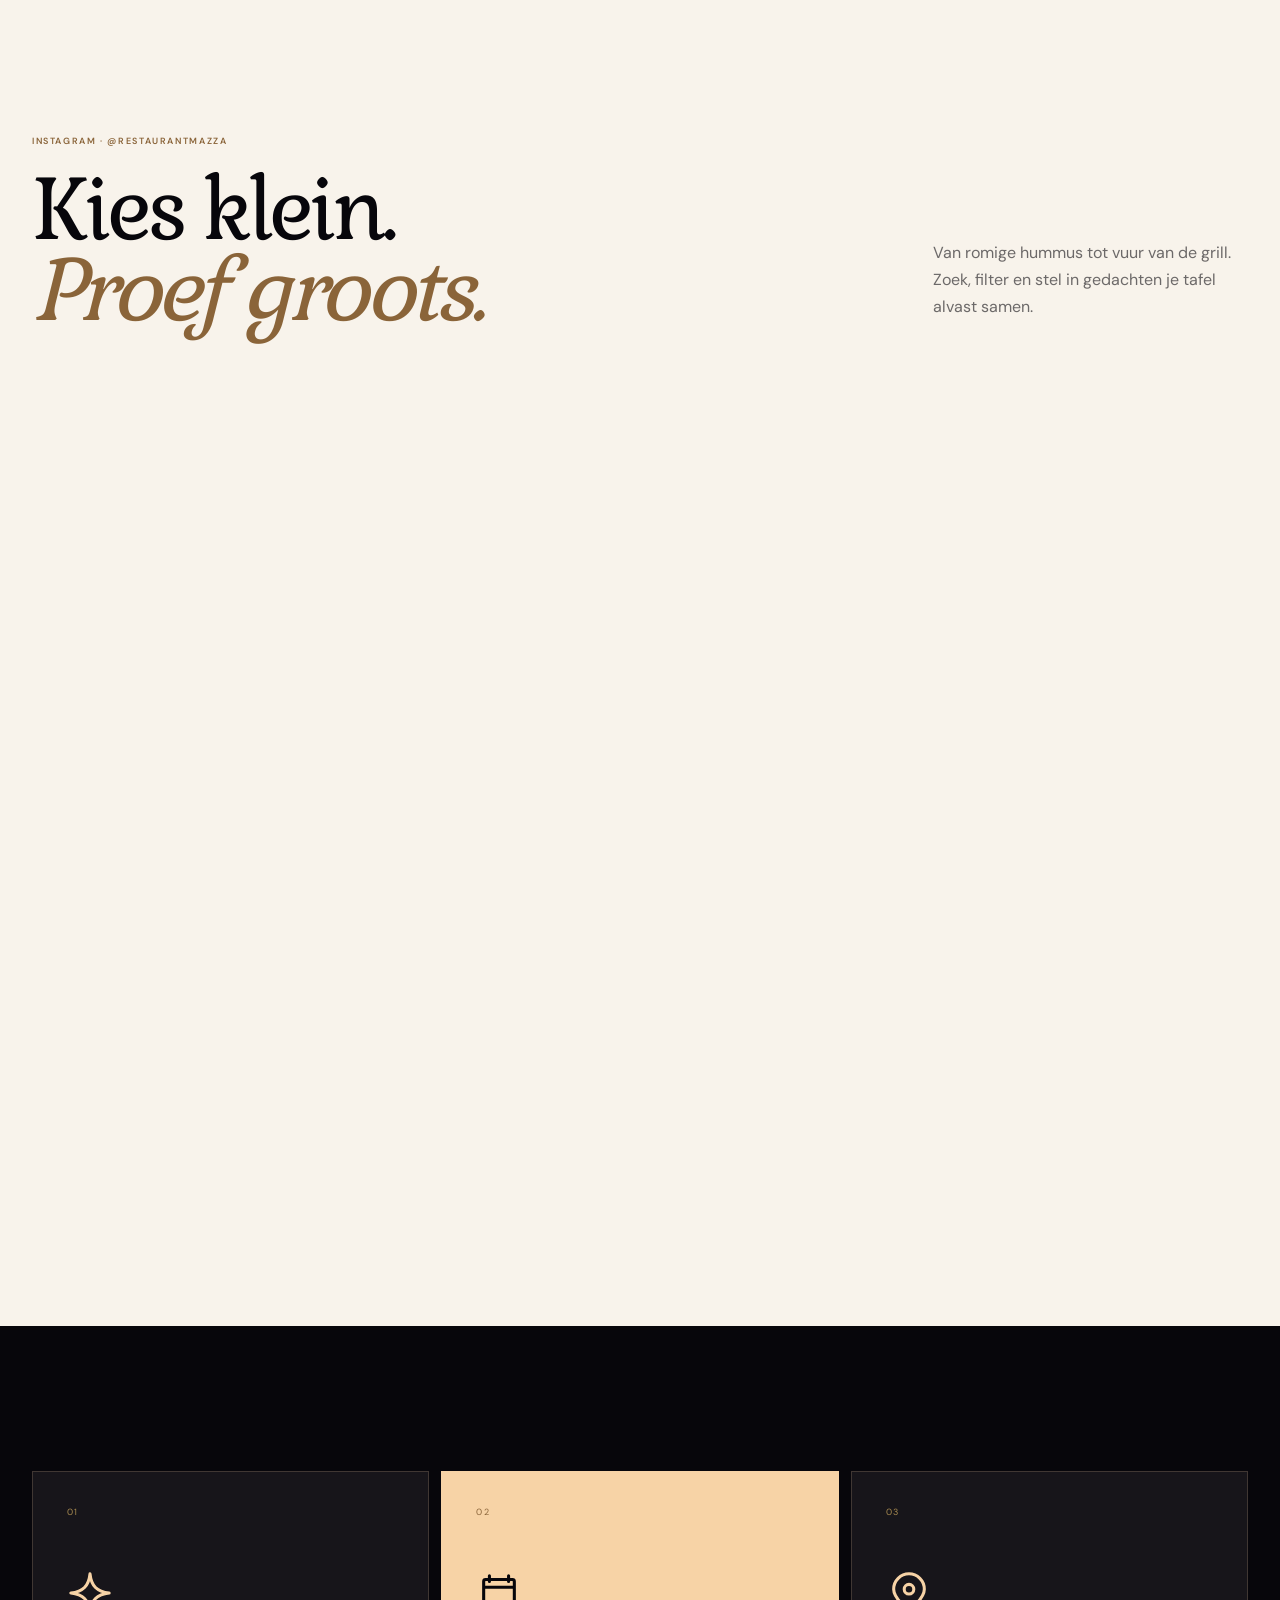
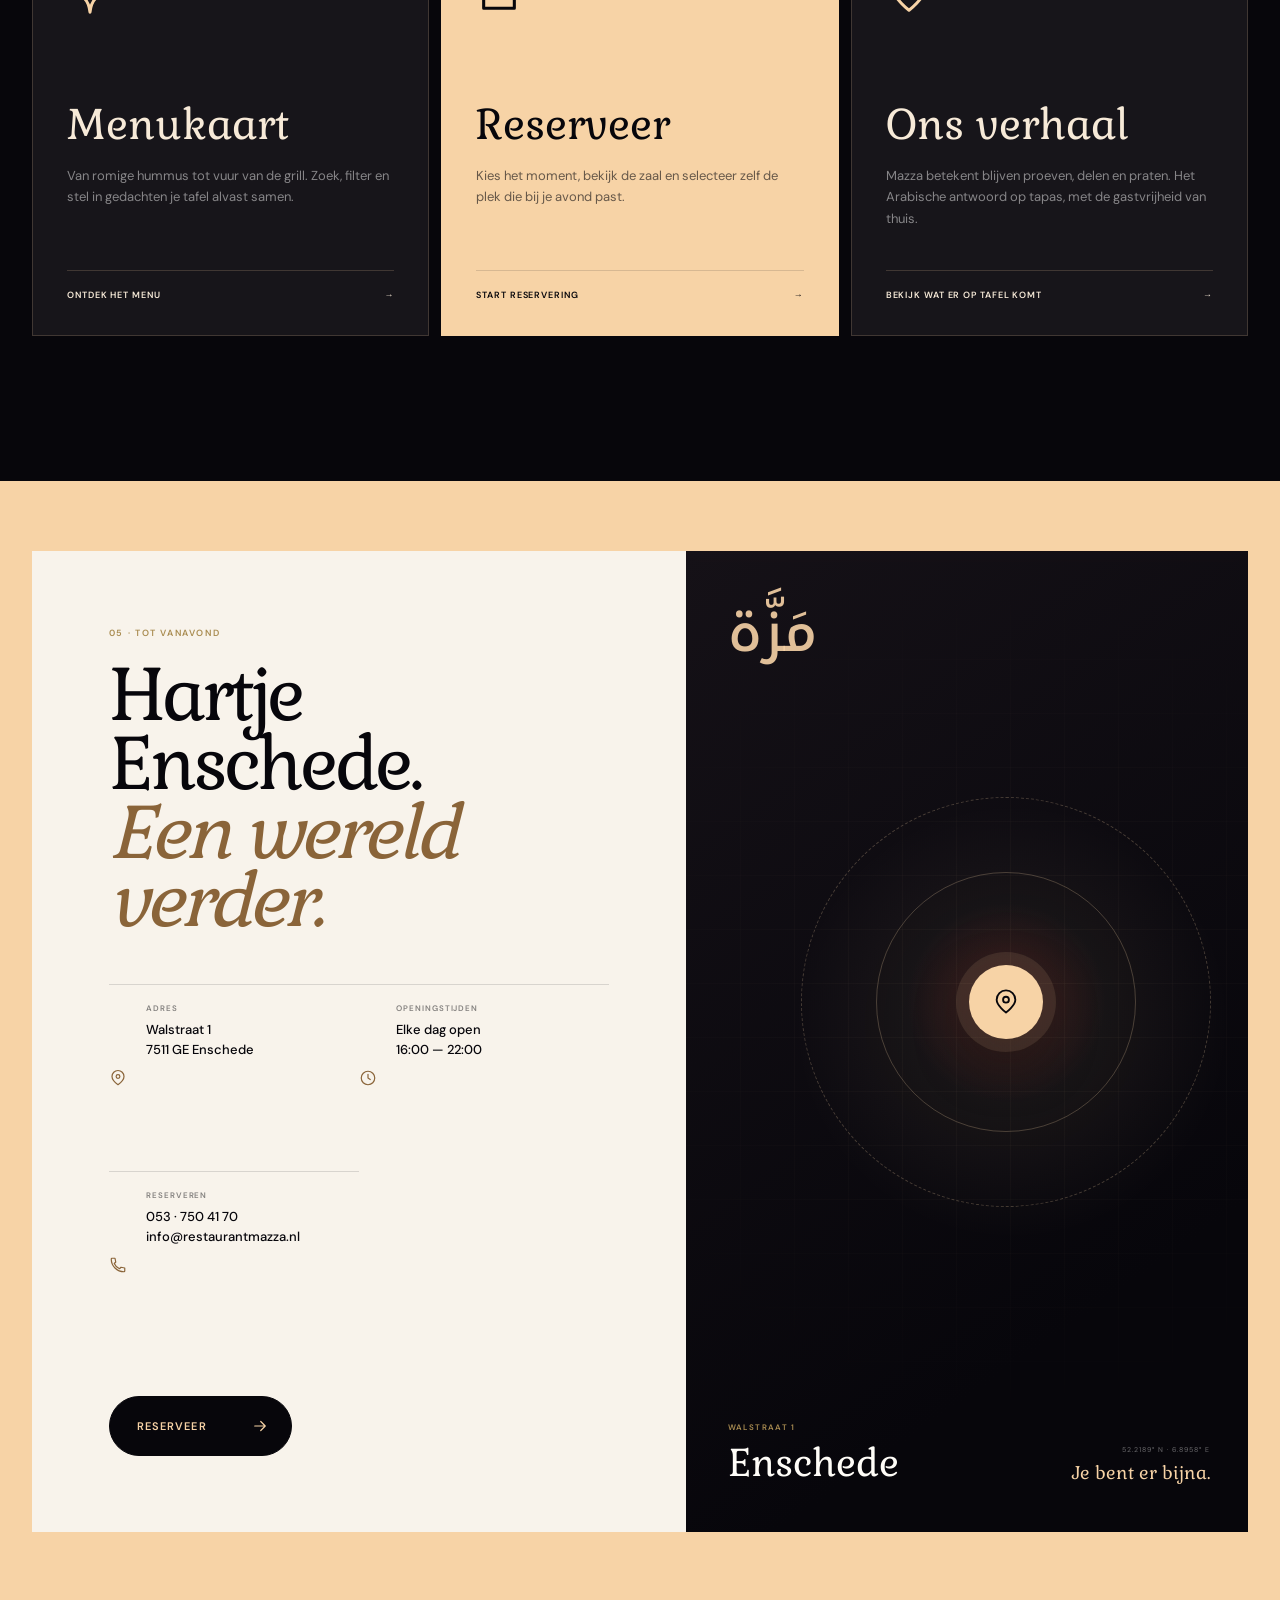
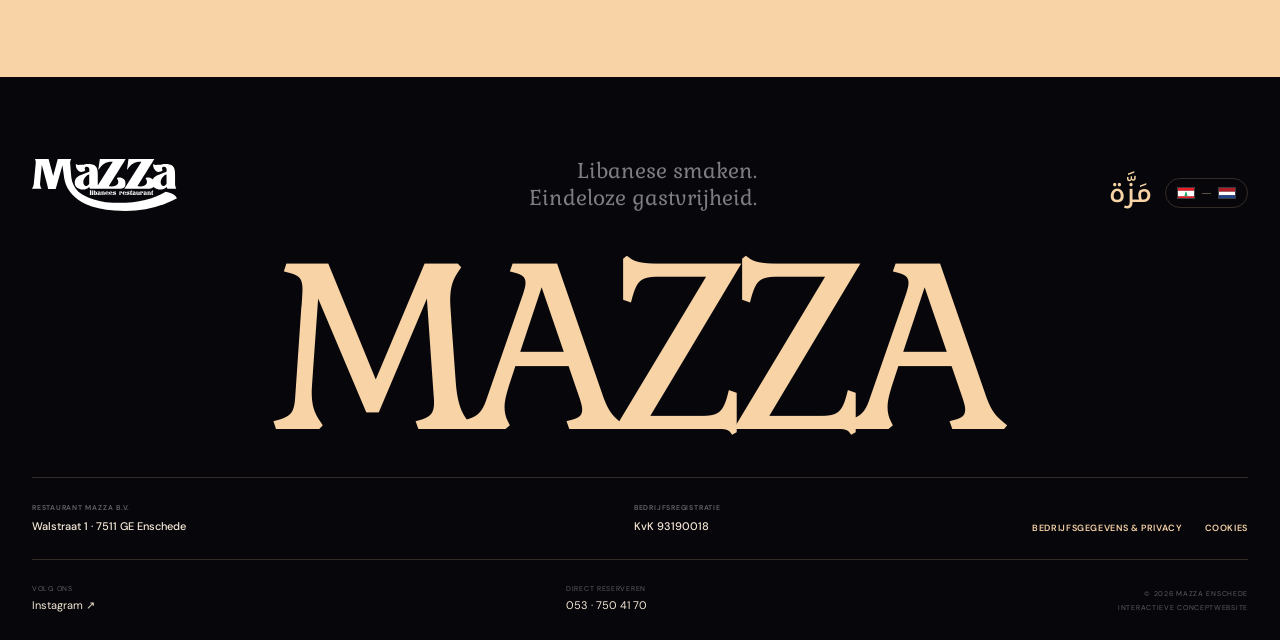
==== commit 5bd628df: "Animate Mazza mark pouring into wine glass" ====
--- a/index.html
+++ b/index.html
@@ -6,7 +6,7 @@
     <meta name="theme-color" content="#07060b" />
     <meta name="description" content="Mazza Enschede — moderne Libanese shared dining, warme gastvrijheid en een tafel die je zelf kiest." />
     <title>Mazza Enschede — Libanese gastvrijheid</title>
-    <link rel="stylesheet" href="/styles.css?v=16" />
+    <link rel="stylesheet" href="/styles.css?v=18" />
   </head>
   <body data-page="home">
     <svg class="svg-sprite" aria-hidden="true">
@@ -25,7 +25,7 @@
     <div class="page-grain" aria-hidden="true"></div>
 
     <header class="site-header" data-header>
-      <a class="brand" href="/" aria-label="Mazza home" translate="no"><img src="/assets/mazza-logo.svg" alt="Mazza" /></a>
+      <a class="brand" href="/" aria-label="Mazza home" translate="no"><img src="/assets/mazza-logo.svg" alt="Mazza" /><span class="brand-wine" aria-hidden="true"><svg viewBox="0 0 24 34"><path class="brand-wine-stream" d="M1 1c4 1 7 3.2 10 7" /><path class="brand-wine-liquid" d="M8.8 13h8.4l-.3 1.4c-.5 2.2-1.6 3.4-3.9 3.4s-3.4-1.2-3.9-3.4L8.8 13Z" /><path class="brand-wine-glass" d="M7 7h12l-1.5 7c-.6 3.1-2.1 5-4.5 5s-3.9-1.9-4.5-5L7 7ZM13 19v8M9 29h8" /></svg></span></a>
       <nav class="desktop-nav" aria-label="Main navigation">
         <a href="/over-ons" data-i18n="nav.story">Ons verhaal</a>
         <a href="/menu" data-i18n="nav.menu">Menukaart</a>
--- a/styles.css
+++ b/styles.css
@@ -33,7 +33,7 @@
 
 .site-header { position: fixed; z-index: 1000; top: 18px; left: 50%; display: grid; grid-template-columns: 155px 1fr auto; width: min(1450px, calc(100% - 36px)); height: 78px; padding: 0 12px 0 24px; align-items: center; transform: translateX(-50%); background: rgba(7, 6, 11, .48); border: 1px solid rgba(247, 211, 166, .18); border-radius: 100px; box-shadow: 0 15px 50px rgba(0, 0, 0, .16); backdrop-filter: blur(18px); transition: background .3s ease, border-color .3s ease, top .3s ease; }
 .site-header.scrolled { top: 10px; background: rgba(7, 6, 11, .92); border-color: rgba(247, 211, 166, .25); }
-.brand { position: relative; display: block; width: 116px; isolation: isolate; }
+.brand { --logo-cycle: 9.6s; position: relative; display: block; width: 116px; overflow: visible; isolation: isolate; }
 .brand img { height: 51px; object-fit: contain; filter: brightness(0) invert(1); }
 .brand::before,
 .brand::after {
@@ -46,7 +46,7 @@
   z-index: 1;
   background: url("/assets/mazza-m-mark.svg") center / contain no-repeat;
   clip-path: inset(0 100% 0 0);
-  animation: mazzaMSignature 8.8s cubic-bezier(.65, 0, .18, 1) infinite;
+  animation: mazzaMSignature var(--logo-cycle) cubic-bezier(.65, 0, .18, 1) infinite;
   will-change: clip-path, opacity, filter;
 }
 .brand::after {
@@ -55,8 +55,40 @@
   background: linear-gradient(105deg, transparent 20%, rgba(255,255,255,.92) 46%, #f7d3a6 54%, transparent 80%) -65% 0 / 38% 100% no-repeat;
   -webkit-mask: url("/assets/mazza-m-mark.svg") center / contain no-repeat;
   mask: url("/assets/mazza-m-mark.svg") center / contain no-repeat;
-  animation: mazzaMSheen 8.8s cubic-bezier(.4, 0, .2, 1) infinite;
+  animation: mazzaMSheen var(--logo-cycle) cubic-bezier(.4, 0, .2, 1) infinite;
   will-change: background-position, opacity;
+}
+.brand-wine {
+  position: absolute;
+  z-index: 3;
+  top: 24px;
+  right: -20px;
+  width: 24px;
+  height: 34px;
+  color: rgba(255,253,248,.82);
+  opacity: 0;
+  pointer-events: none;
+  animation: mazzaWineStage var(--logo-cycle) ease-in-out infinite;
+}
+.brand-wine svg { display: block; width: 100%; height: 100%; overflow: visible; }
+.brand-wine-glass { fill: none; stroke: currentColor; stroke-width: 1.25; }
+.brand-wine-stream {
+  fill: none;
+  stroke: #b53a27;
+  stroke-width: 1.75;
+  stroke-dasharray: 26;
+  stroke-dashoffset: 26;
+  filter: drop-shadow(0 0 3px rgba(181,58,39,.55));
+  animation: mazzaWinePour var(--logo-cycle) cubic-bezier(.45, 0, .25, 1) infinite;
+}
+.brand-wine-liquid {
+  fill: #9b3220;
+  stroke: none;
+  opacity: 0;
+  transform: scaleY(0);
+  transform-box: fill-box;
+  transform-origin: center bottom;
+  animation: mazzaWineFill var(--logo-cycle) cubic-bezier(.3, 0, .2, 1) infinite;
 }
 .desktop-nav { display: flex; justify-content: center; gap: clamp(20px, 3vw, 48px); }
 .desktop-nav a { position: relative; padding: 10px 0; color: rgba(255, 253, 248, .72); font-size: 13px; }
@@ -721,15 +753,33 @@
 @keyframes mazzaMSignature {
   0%, 8% { opacity: 0; clip-path: inset(0 100% 0 0); filter: drop-shadow(0 0 0 rgba(155,50,32,0)); }
   11% { opacity: 1; }
-  42%, 79% { opacity: 1; clip-path: inset(0 0 0 0); filter: drop-shadow(0 0 5px rgba(155,50,32,.28)); }
-  88%, 100% { opacity: 0; clip-path: inset(0 0 0 0); filter: drop-shadow(0 0 0 rgba(155,50,32,0)); }
+  36%, 46% { opacity: 1; clip-path: inset(0 0 0 0); filter: drop-shadow(0 0 5px rgba(155,50,32,.28)); }
+  68% { opacity: 1; clip-path: inset(0 0 0 100%); filter: drop-shadow(0 0 2px rgba(155,50,32,.14)); }
+  72%, 100% { opacity: 0; clip-path: inset(0 0 0 100%); filter: drop-shadow(0 0 0 rgba(155,50,32,0)); }
 }
 @keyframes mazzaMSheen {
-  0%, 42% { opacity: 0; background-position: -65% 0; }
-  46% { opacity: .15; }
-  57% { opacity: .95; }
-  66% { opacity: 0; background-position: 165% 0; }
+  0%, 35% { opacity: 0; background-position: -65% 0; }
+  38% { opacity: .15; }
+  43% { opacity: .95; }
+  49% { opacity: 0; background-position: 165% 0; }
   100% { opacity: 0; background-position: 165% 0; }
+}
+@keyframes mazzaWineStage {
+  0%, 40% { opacity: 0; transform: translate(-2px, -2px); }
+  45%, 82% { opacity: 1; transform: none; }
+  90%, 100% { opacity: 0; transform: translateY(2px); }
+}
+@keyframes mazzaWinePour {
+  0%, 45% { opacity: 0; stroke-dashoffset: 26; }
+  49% { opacity: 1; }
+  66% { opacity: 1; stroke-dashoffset: 0; }
+  71%, 100% { opacity: 0; stroke-dashoffset: 0; }
+}
+@keyframes mazzaWineFill {
+  0%, 50% { opacity: 0; transform: scaleY(0); }
+  54% { opacity: 1; transform: scaleY(.12); }
+  68%, 82% { opacity: 1; transform: scaleY(1); }
+  90%, 100% { opacity: 0; transform: scaleY(1); }
 }
 
 @media (max-width: 1180px) {
@@ -799,6 +849,7 @@
   .site-header { top: 10px; width: calc(100% - 20px); padding: 0 9px 0 17px; }
   .brand { width: 93px; }
   .brand img { height: 43px; }
+  .brand-wine { top: 20px; right: -10px; width: 20px; height: 30px; }
   .language-switcher button { width: 32px; }
   .hero { min-height: 790px; }
   .hero-media video { object-position: 62% center; }
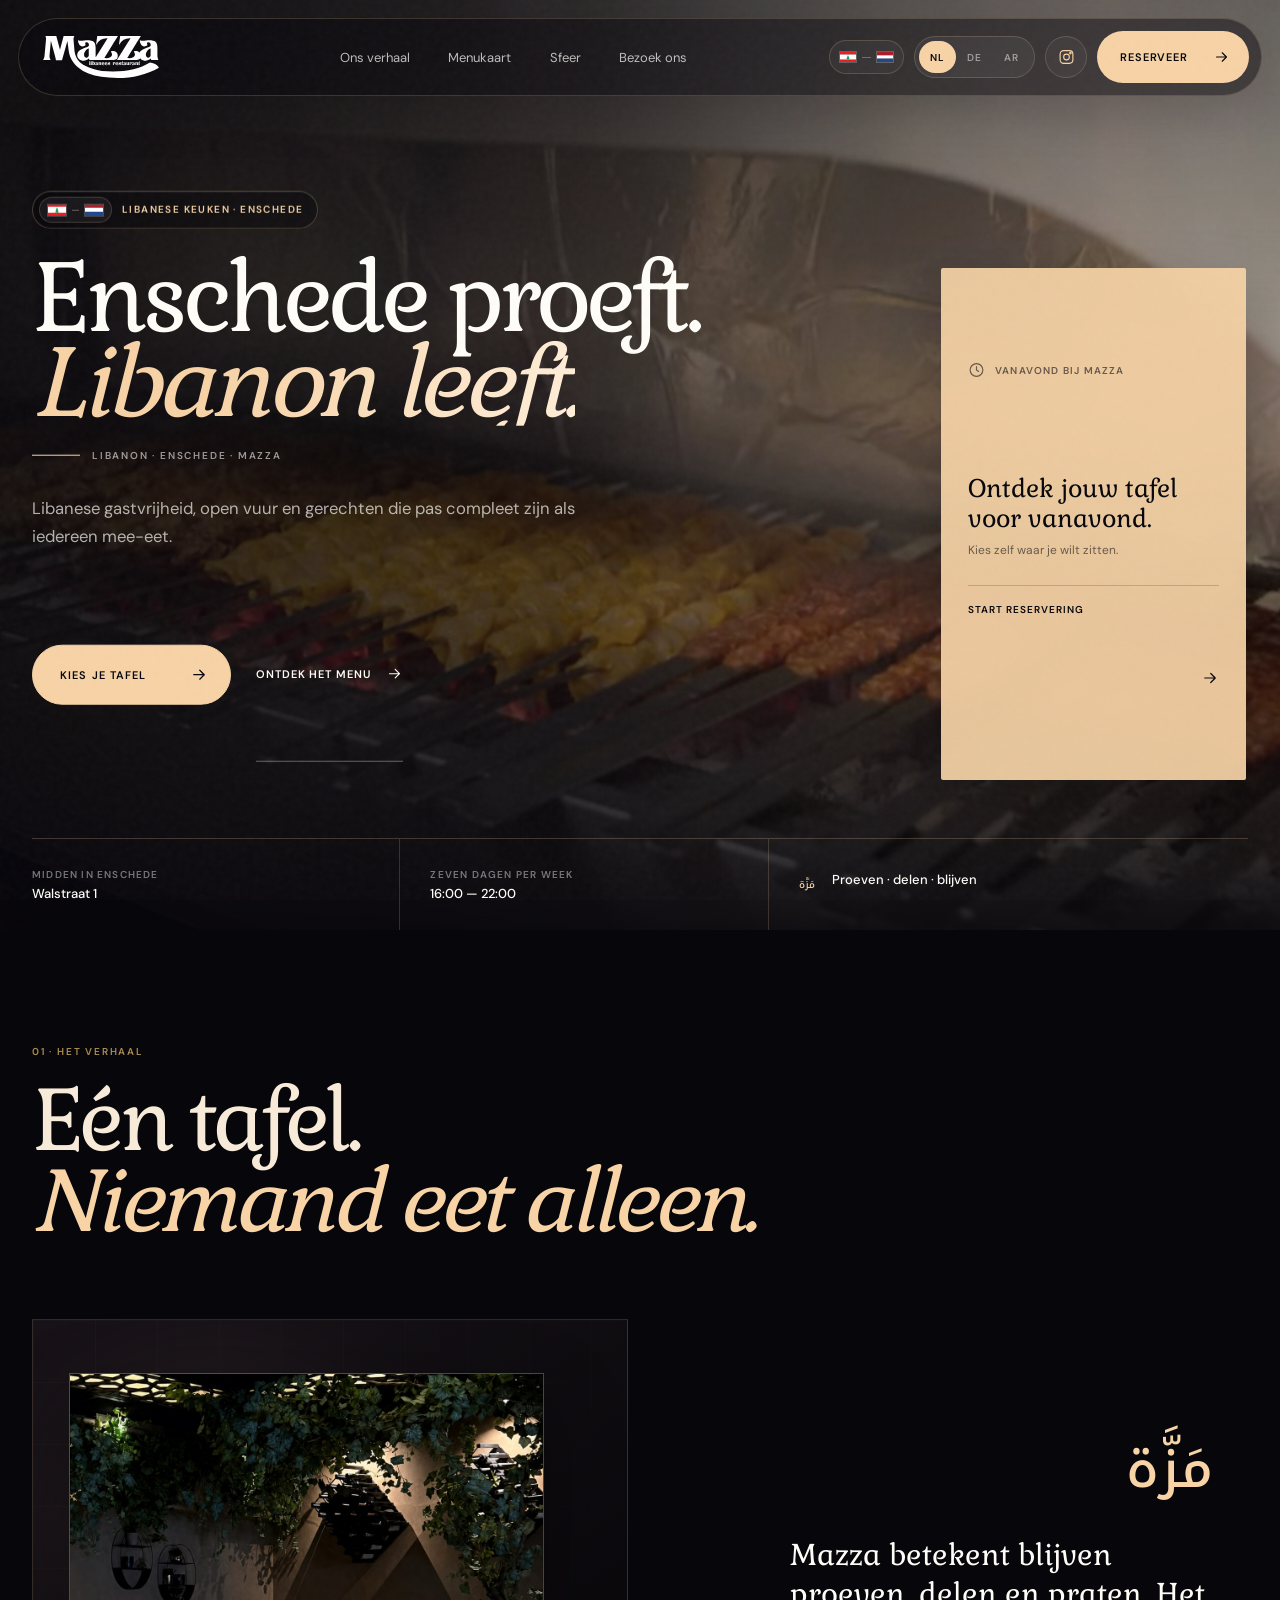
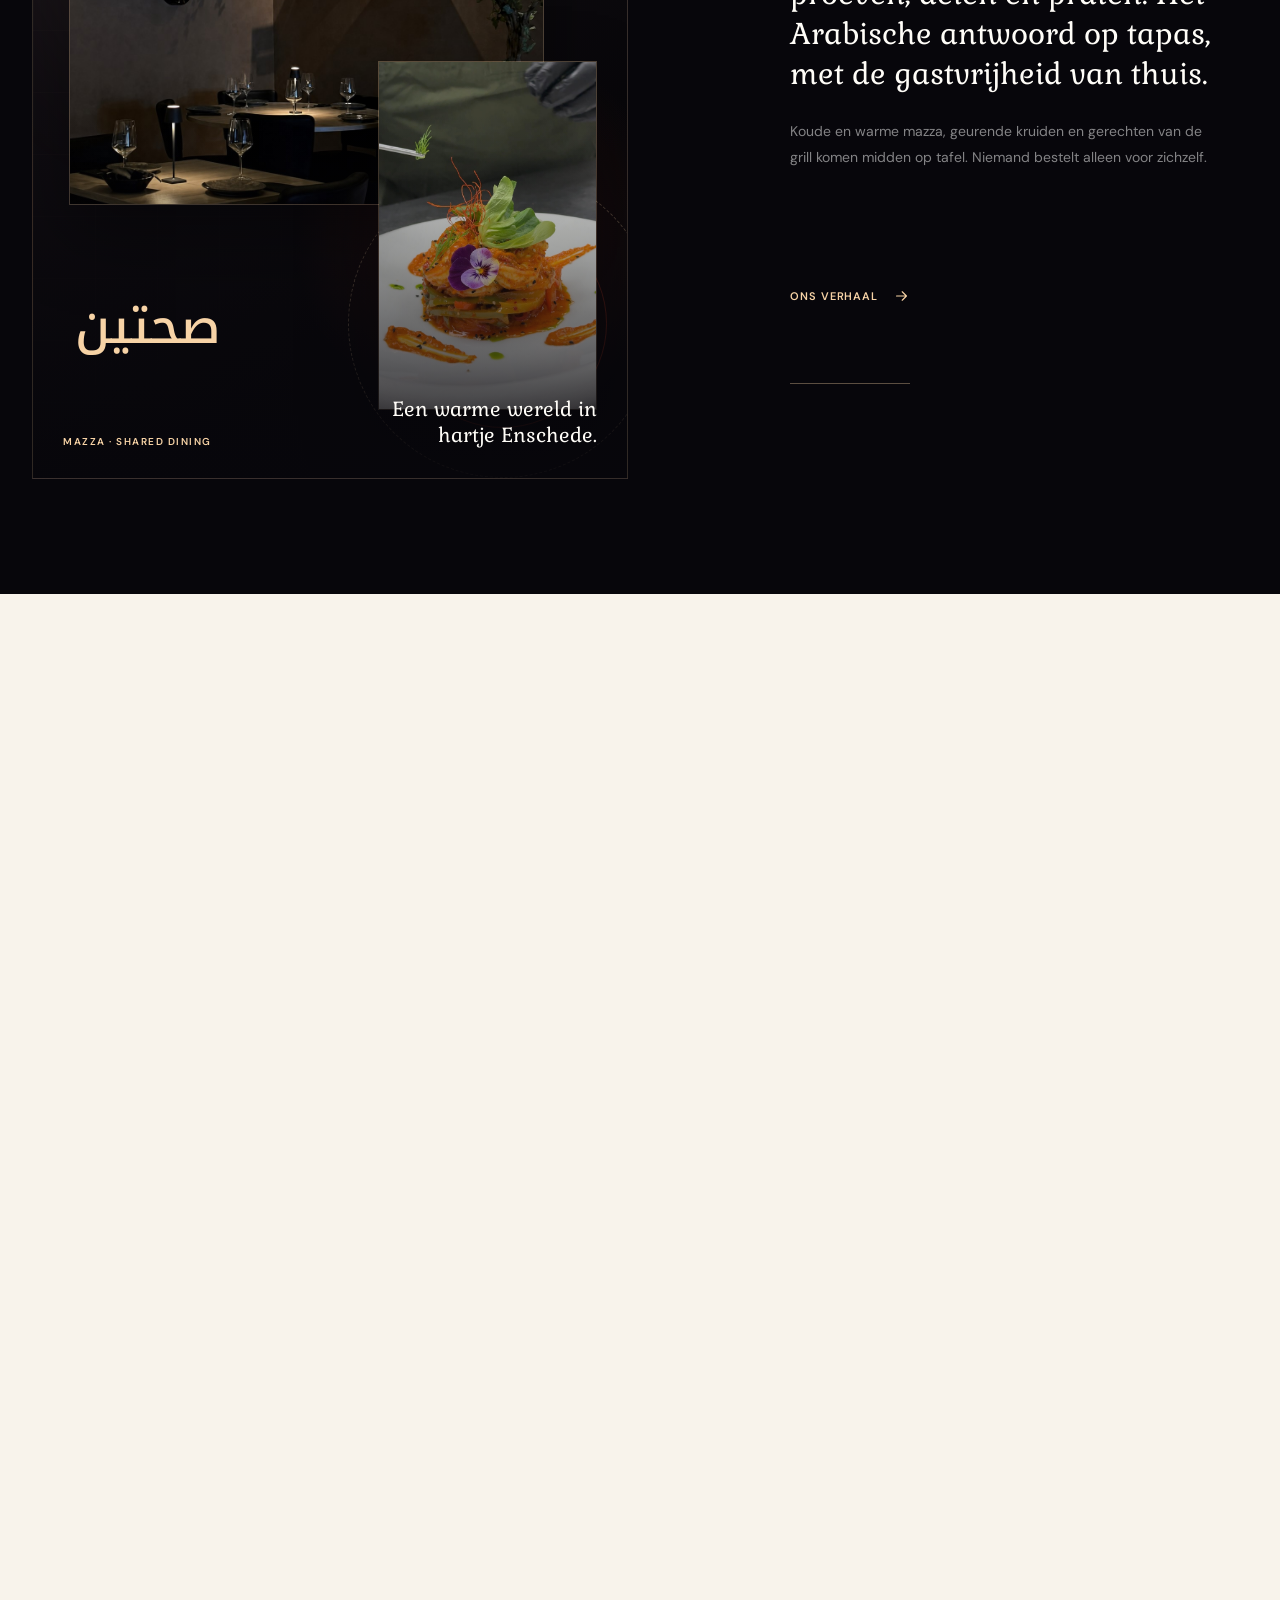
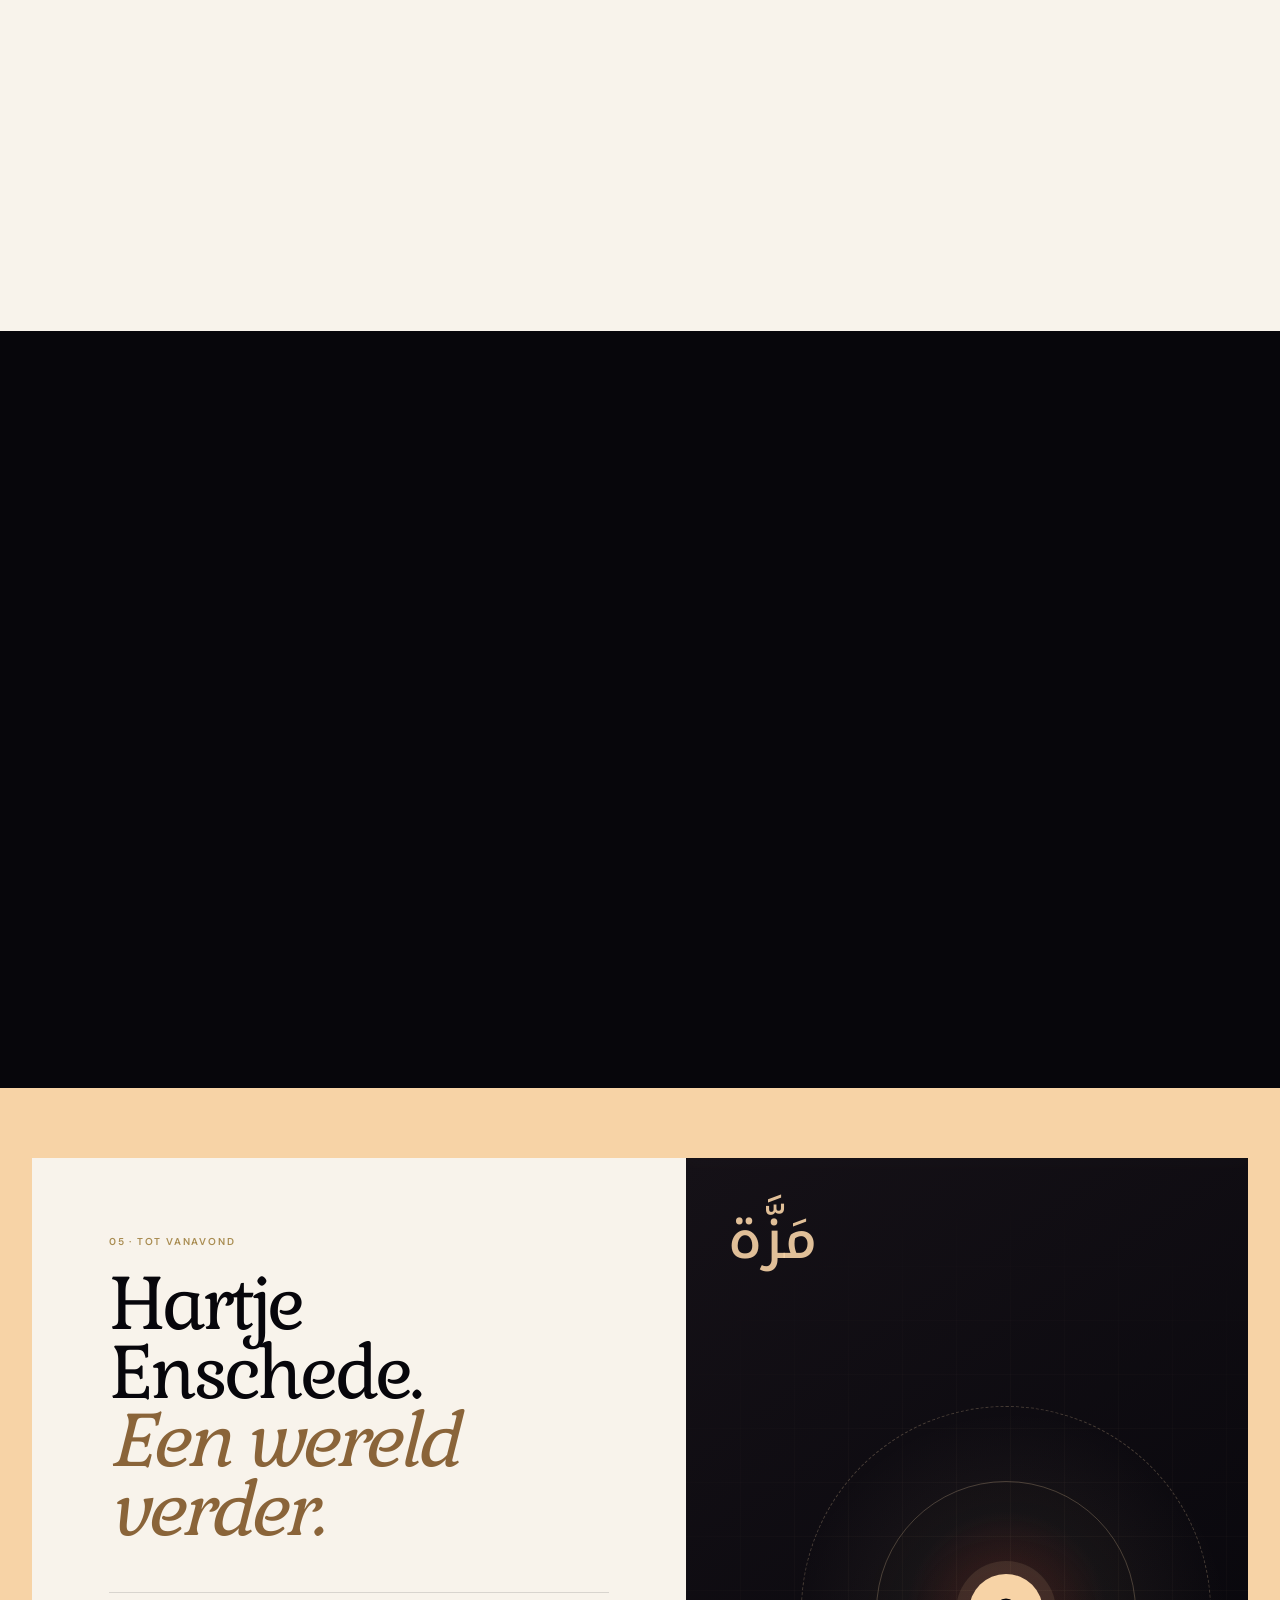
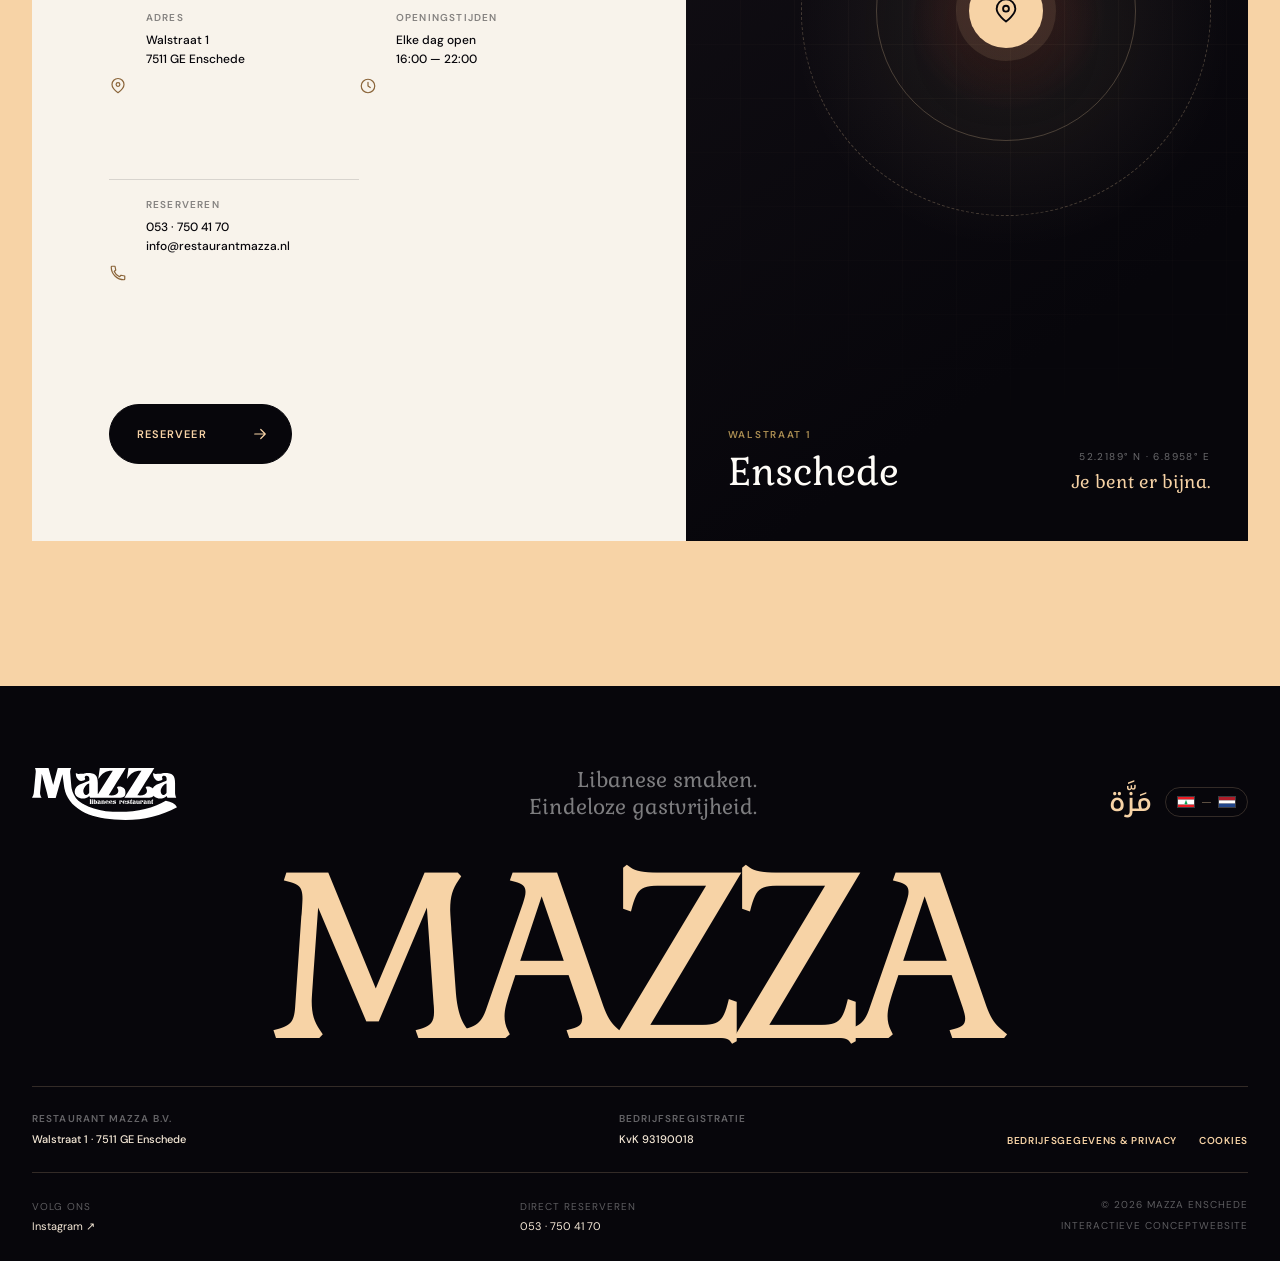
==== commit 769ac251: "Finalize Mazza customer presentation" ====
--- a/index.html
+++ b/index.html
@@ -1,12 +1,23 @@
 <!doctype html>
-<html lang="nl">
+<html lang="nl" class="notranslate" translate="no">
   <head>
     <meta charset="UTF-8" />
     <meta name="viewport" content="width=device-width, initial-scale=1.0" />
     <meta name="theme-color" content="#07060b" />
+    <meta name="google" content="notranslate" />
     <meta name="description" content="Mazza Enschede — moderne Libanese shared dining, warme gastvrijheid en een tafel die je zelf kiest." />
     <title>Mazza Enschede — Libanese gastvrijheid</title>
-    <link rel="stylesheet" href="/styles.css?v=18" />
+    <link rel="canonical" href="https://mazza-restaurant-concept.onrender.com/" />
+    <link rel="icon" href="/assets/favicon.svg" type="image/svg+xml" />
+    <meta property="og:type" content="website" />
+    <meta property="og:site_name" content="Restaurant Mazza" />
+    <meta property="og:title" content="Mazza Enschede — Libanese gastvrijheid" />
+    <meta property="og:description" content="Moderne Libanese shared dining, warme gastvrijheid en een tafel die je zelf kiest." />
+    <meta property="og:url" content="https://mazza-restaurant-concept.onrender.com/" />
+    <meta property="og:image" content="https://mazza-restaurant-concept.onrender.com/assets/instagram-interior-evening.jpg" />
+    <meta name="twitter:card" content="summary_large_image" />
+    <link rel="stylesheet" href="/styles.css?v=21" />
+    <script type="application/ld+json">{"@context":"https://schema.org","@type":"Restaurant","name":"Restaurant Mazza","image":"https://mazza-restaurant-concept.onrender.com/assets/instagram-interior-evening.jpg","url":"https://mazza-restaurant-concept.onrender.com/","telephone":"+31537504170","email":"info@restaurantmazza.nl","priceRange":"€€","servesCuisine":["Lebanese","Middle Eastern"],"address":{"@type":"PostalAddress","streetAddress":"Walstraat 1","postalCode":"7511 GE","addressLocality":"Enschede","addressCountry":"NL"},"openingHoursSpecification":[{"@type":"OpeningHoursSpecification","dayOfWeek":["Monday","Tuesday","Wednesday","Thursday","Friday","Saturday","Sunday"],"opens":"16:00","closes":"22:00"}],"sameAs":["https://www.instagram.com/restaurantmazza/"]}</script>
   </head>
   <body data-page="home">
     <svg class="svg-sprite" aria-hidden="true">
@@ -23,6 +34,7 @@
     </svg>
 
     <div class="page-grain" aria-hidden="true"></div>
+    <a class="skip-link" href="#main-content" data-i18n="a11y.skip">Ga naar de inhoud</a>
 
     <header class="site-header" data-header>
       <a class="brand" href="/" aria-label="Mazza home" translate="no"><img src="/assets/mazza-logo.svg" alt="Mazza" /><span class="brand-wine" aria-hidden="true"><svg viewBox="0 0 24 34"><path class="brand-wine-stream" d="M1 1c4 1 7 3.2 10 7" /><path class="brand-wine-liquid" d="M8.8 13h8.4l-.3 1.4c-.5 2.2-1.6 3.4-3.9 3.4s-3.4-1.2-3.9-3.4L8.8 13Z" /><path class="brand-wine-glass" d="M7 7h12l-1.5 7c-.6 3.1-2.1 5-4.5 5s-3.9-1.9-4.5-5L7 7ZM13 19v8M9 29h8" /></svg></span></a>
@@ -51,7 +63,7 @@
       <div class="mobile-menu-foot"><strong data-i18n="common.daily">Elke dag open</strong><span>16:00 — 22:00</span></div>
     </nav>
 
-    <main id="top">
+    <main id="main-content">
       <section class="hero">
         <div class="hero-media" aria-hidden="true"><video autoplay muted loop playsinline poster="/assets/interior-wide.jpg"><source src="/assets/hero.webm" type="video/webm" /></video></div>
         <div class="hero-shade"></div>
@@ -95,13 +107,6 @@
         </div>
       </section>
 
-      <section class="video-story reveal" aria-label="Mazza in beweging">
-        <video autoplay muted loop playsinline poster="/assets/interior-wide.jpg"><source src="/assets/hero.webm" type="video/webm" /></video>
-        <div class="video-story-shade"></div>
-        <div class="video-story-copy"><span data-i18n="video.index">Mazza in beweging</span><h2 data-i18n-html="video.title">Voel de avond<br /><em>voor je binnenstapt.</em></h2><p data-i18n="video.copy">Warm licht, open vuur en een tafel die steeds voller wordt.</p><a href="/reserveren"><span data-i18n="video.link">Reserveer jouw avond</span><svg><use href="#i-arrow" /></svg></a></div>
-        <div class="video-story-badge"><svg><use href="#i-spark" /></svg><span data-i18n-html="video.badge">Echt Mazza<br />Enschede</span></div>
-      </section>
-
       <section class="social-taste section" id="instagram">
         <div class="menu-intro reveal"><div><span class="section-index">Instagram · @restaurantmazza</span><h2 data-i18n-html="menu.title">Kies klein.<br /><em>Proef groots.</em></h2></div><p data-i18n="menu.copy">Van romige hummus tot vuur van de grill. Zoek, filter en stel in gedachten je tafel alvast samen.</p></div>
         <div class="instagram-grid">
@@ -116,13 +121,12 @@
         <div class="route-grid">
           <a class="route-card reveal" href="/menu"><span>01</span><svg><use href="#i-spark" /></svg><h3 data-i18n="nav.menu">Menukaart</h3><p data-i18n="menu.copy">Van romige hummus tot vuur van de grill.</p><b><span data-i18n="hero.menu">Ontdek het menu</span> →</b></a>
           <a class="route-card route-card-featured reveal" href="/reserveren"><span>02</span><svg><use href="#i-calendar" /></svg><h3 data-i18n="nav.book">Reserveer</h3><p data-i18n="booking.copy">Kies het moment, bekijk de zaal en selecteer zelf de plek.</p><b><span data-i18n="hero.start">Start reservering</span> →</b></a>
-          <a class="route-card reveal" href="/over-ons"><span>03</span><svg><use href="#i-pin" /></svg><h3 data-i18n="nav.story">Ons verhaal</h3><p data-i18n="story.lead">Mazza betekent blijven proeven, delen en praten.</p><b><span data-i18n="story.link">Bekijk wat er op tafel komt</span> →</b></a>
         </div>
       </section>
 
       <section class="contact-section section">
         <div class="contact-card reveal">
-          <div class="contact-copy"><span class="section-index" data-i18n="contact.index">05 · Tot vanavond</span><h2 data-i18n-html="contact.title">Hartje Enschede.<br /><em>Een wereld verder.</em></h2><div class="contact-facts"><div><svg><use href="#i-pin" /></svg><p><span data-i18n="contact.address">Adres</span><strong>Walstraat 1<br />7511 GE Enschede</strong></p></div><div><svg><use href="#i-clock" /></svg><p><span data-i18n="contact.hours">Openingstijden</span><strong><b data-i18n="common.daily">Elke dag open</b><br />16:00 — 22:00</strong></p></div><div><svg><use href="#i-phone" /></svg><p><span data-i18n="contact.reserve">Reserveren</span><strong>053 · 750 41 70<br />info@restaurantmazza.nl</strong></p></div></div><a class="primary-button dark-button" href="/reserveren"><span data-i18n="nav.book">Reserveer</span><svg><use href="#i-arrow" /></svg></a></div>
+          <div class="contact-copy"><span class="section-index" data-i18n="contact.index">05 · Tot vanavond</span><h2 data-i18n-html="contact.title">Hartje Enschede.<br /><em>Een wereld verder.</em></h2><div class="contact-facts"><div><svg><use href="#i-pin" /></svg><p><span data-i18n="contact.address">Adres</span><strong>Walstraat 1<br />7511 GE Enschede</strong></p></div><div><svg><use href="#i-clock" /></svg><p><span data-i18n="contact.hours">Openingstijden</span><strong><b data-i18n="common.daily">Elke dag open</b><br />16:00 — 22:00</strong></p></div><div><svg><use href="#i-phone" /></svg><p><span data-i18n="contact.reserve">Reserveren</span><strong><a href="tel:0537504170">053 · 750 41 70</a><br /><a href="mailto:info@restaurantmazza.nl">info@restaurantmazza.nl</a></strong></p></div></div><a class="primary-button dark-button" href="/reserveren"><span data-i18n="nav.book">Reserveer</span><svg><use href="#i-arrow" /></svg></a></div>
           <div class="contact-visual" aria-label="Restaurant Mazza, Walstraat 1, Enschede">
             <div class="contact-map-orbit contact-map-orbit-one" aria-hidden="true"></div>
             <div class="contact-map-orbit contact-map-orbit-two" aria-hidden="true"></div>
@@ -142,6 +146,6 @@
       <div class="footer-row"><div><span data-i18n="footer.follow">Volg ons</span><a href="https://www.instagram.com/restaurantmazza/" target="_blank" rel="noopener">Instagram ↗</a></div><div><span data-i18n="footer.call">Direct reserveren</span><a href="tel:0537504170">053 · 750 41 70</a></div><div><span>© <span data-year></span> Mazza Enschede</span><small data-i18n="footer.concept">Interactieve conceptwebsite</small></div></div>
     </footer>
 
-    <script src="/app.js?v=13"></script>
+    <script src="/app.js?v=17"></script>
   </body>
 </html>
--- a/styles.css
+++ b/styles.css
@@ -355,7 +355,7 @@
 .booking-section { background: var(--ink); }
 .booking-title { color: var(--peach-soft); }
 .booking-title > p { color: rgba(255,255,255,.48); }
-.booking-app { width: min(1400px, 100%); min-height: 760px; margin: 0 auto; overflow: hidden; color: var(--ink); background: var(--paper); border: 1px solid rgba(247,211,166,.25); box-shadow: 0 35px 90px rgba(0,0,0,.28); }
+.booking-app { width: min(1400px, 100%); min-height: 760px; margin: 0 auto; overflow: hidden; overflow-anchor: none; color: var(--ink); background: var(--paper); border: 1px solid rgba(247,211,166,.25); box-shadow: 0 35px 90px rgba(0,0,0,.28); }
 .booking-stepper { display: grid; grid-template-columns: repeat(3, 1fr); padding: 10px; gap: 8px; background: var(--ink-soft); }
 .step-chip { display: grid; grid-template-columns: 34px 1fr 22px; min-width: 0; height: 78px; padding: 0 20px; align-items: center; text-align: left; color: rgba(255,255,255,.35); background: rgba(255,255,255,.025); border: 1px solid transparent; cursor: pointer; }
 .step-chip > span { font-size: 9px; font-weight: 600; }
@@ -716,6 +716,7 @@
 [dir="rtl"] .hero-content, [dir="rtl"] .subpage-hero-content, [dir="rtl"] .story-copy, [dir="rtl"] .menu-intro, [dir="rtl"] .menu-browser, [dir="rtl"] .section-heading, [dir="rtl"] .booking-title, [dir="rtl"] .contact-copy, [dir="rtl"] .video-story-copy, [dir="rtl"] .route-card, [dir="rtl"] .page-cta { text-align: right; }
 [dir="rtl"] .header-actions, [dir="rtl"] .language-switcher { direction: ltr; }
 [dir="rtl"] .hero-content { right: max(32px, calc((100vw - 1400px) / 2)); left: auto; }
+[dir="rtl"] .hero-reserve-card { right: auto; left: max(34px, calc((100vw - 1400px) / 2)); }
 [dir="rtl"] .subpage-hero-content { right: max(32px, calc((100vw - 1400px) / 2)); left: auto; }
 [dir="rtl"] .subpage-breadcrumb { right: auto; left: max(32px, calc((100vw - 1400px) / 2)); }
 [dir="rtl"] .video-story-copy { right: max(45px, calc((100vw - 1400px) / 2)); left: auto; }
@@ -787,6 +788,7 @@
   .desktop-nav { gap: 19px; }
   .desktop-nav a { font-size: 11px; }
   .hero-reserve-card { right: 32px; }
+  [dir="rtl"] .hero-reserve-card { right: auto; left: 32px; }
   .story-main-photo { grid-column: 1 / 8; }
   .story-copy { grid-column: 8 / 13; padding-right: 0; }
   .story-detail-photo { grid-column: 8 / 11; }
@@ -1064,6 +1066,63 @@
   .footer-origin { position: static; align-items: center; }
 }
 
+/* Final presentation pass: readability, focus and a tighter homepage */
+.skip-link { position: fixed; z-index: 1000; top: 10px; left: 10px; padding: 12px 16px; color: var(--ink); background: var(--peach); border: 2px solid var(--ink); font-size: 13px; font-weight: 700; transform: translateY(-160%); transition: transform .2s ease; }
+.skip-link:focus { transform: translateY(0); }
+:where(a, button, input, textarea):focus-visible { outline: 3px solid var(--gold); outline-offset: 4px; }
+.contact-facts a { color: inherit; text-decoration: none; }
+.contact-facts a:hover { text-decoration: underline; text-underline-offset: 3px; }
+.menu-catalog { grid-column: 1; grid-row: 1; }
+.table-composer { grid-column: 2; grid-row: 1; }
+.home-story { padding-block: 115px; }
+.home-story .story-detail-photo, .home-story .story-quote { display: none; }
+.home-story .story-main-photo { grid-row: 1 / 3; }
+.home-story .story-copy { grid-row: 1 / 3; align-self: center; }
+body[data-page="home"] .route-grid { grid-template-columns: repeat(2, 1fr); }
+body[data-page="home"] .route-card { min-height: 350px; }
+
+.menu-browser-head > div span, .dish-card span, .instagram-card > div span, .story-motion-caption span,
+.table-composer-head span, .table-composer-head button, .table-guest-control span, .table-order-row span,
+.table-total span, .table-disclaimer, .step-chip small, .booking-screen-head span, .booking-label span,
+.guest-block > a, .calendar-weekdays span, .time-groups > span, .booking-bottom-bar > div span,
+.booking-next, .booking-back, .plan-legend, .room-label, .table-detail-selected > span, .form-grid label,
+.final-summary > span, .summary-row small, .summary-note, .booking-success > span, .success-ticket small,
+.booking-success > button, .contact-facts span, .footer-legal span, .footer-row span, .footer-row small {
+  font-size: max(10px, .625rem);
+}
+.hero-eyebrow, .hero-ritual, .hero-reserve-top, .hero-footer span, .section-index,
+.social-cta > div > span, .route-card > span, .route-card b, .contact-map-address small,
+.contact-map-coordinates span, .footer-legal nav a {
+  font-size: max(10px, .625rem);
+}
+.table-disclaimer, .summary-note, .footer-row span, .footer-row small { line-height: 1.55; }
+.booking-screen-head > p, .menu-item p, .contact-facts strong { font-size: max(12px, .75rem); }
+
+[dir="rtl"] .hero h1, [dir="rtl"] .subpage-hero-content h1, [dir="rtl"] .section-heading h2,
+[dir="rtl"] .menu-intro h2, [dir="rtl"] .booking-title h2, [dir="rtl"] .booking-screen h3,
+[dir="rtl"] .contact-copy h2, [dir="rtl"] .video-story-copy h2, [dir="rtl"] .page-cta h2,
+[dir="rtl"] .legal-hero h1, [dir="rtl"] .legal-panel h2 {
+  font-family: var(--arabic);
+  letter-spacing: 0;
+}
+
+@media (max-width: 920px) {
+  .menu-catalog { grid-column: 1; grid-row: 2; }
+  .table-composer { grid-column: 1; grid-row: 1; }
+  body[data-page="home"] .route-grid { grid-template-columns: 1fr; }
+}
+
+@media (max-width: 640px) {
+  .home-story { padding-block: 76px; }
+  .home-story .section-heading { margin-bottom: 34px; }
+  .home-story .story-main-photo { height: 440px; }
+  body[data-page="home"] .social-taste .instagram-card:not(.instagram-card-large) { display: none; }
+  body[data-page="home"] .instagram-card { height: 440px; }
+  body[data-page="home"] .route-card { min-height: 235px; }
+  body[data-page="home"] .contact-copy { padding-block: 38px; }
+  body[data-page="home"] .contact-visual { min-height: 360px; }
+}
+
 @media (prefers-reduced-motion: reduce) {
   html { scroll-behavior: auto; }
   *, *::before, *::after { animation-duration: .01ms !important; animation-iteration-count: 1 !important; transition-duration: .01ms !important; }
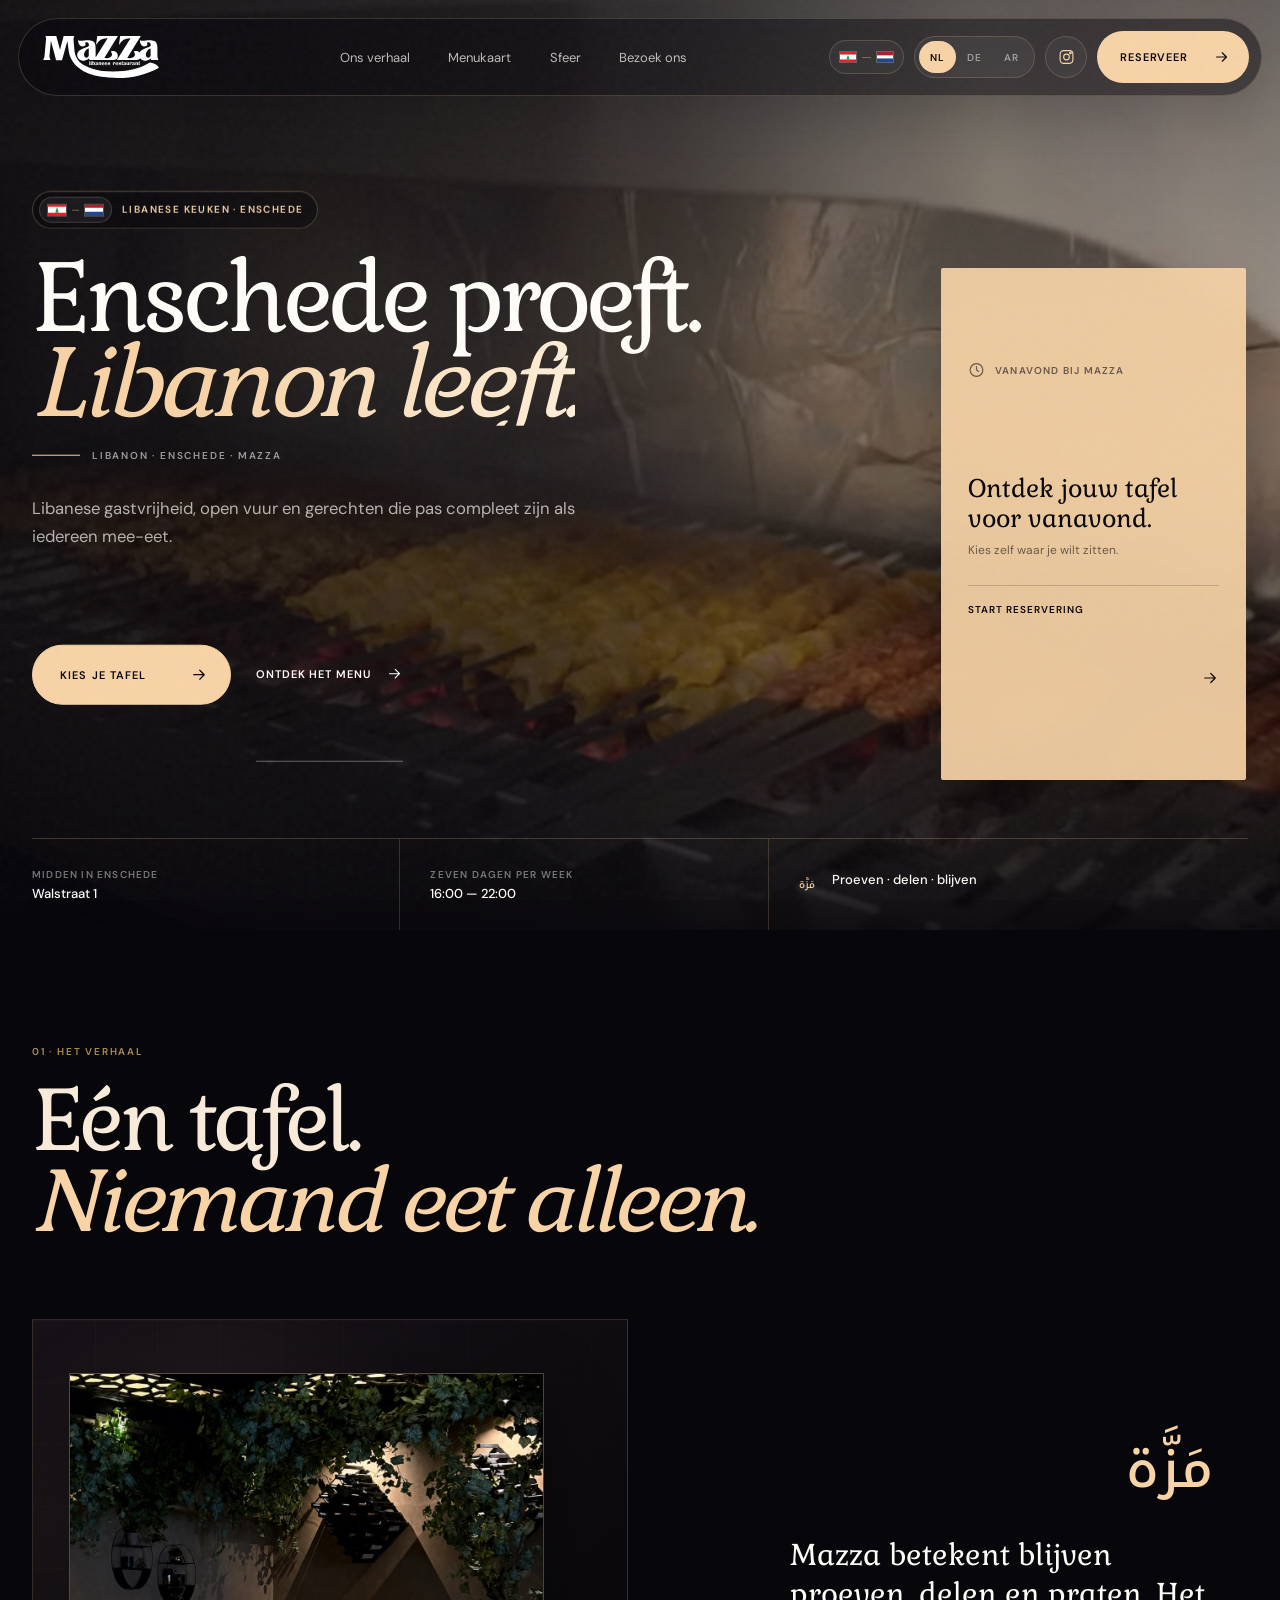
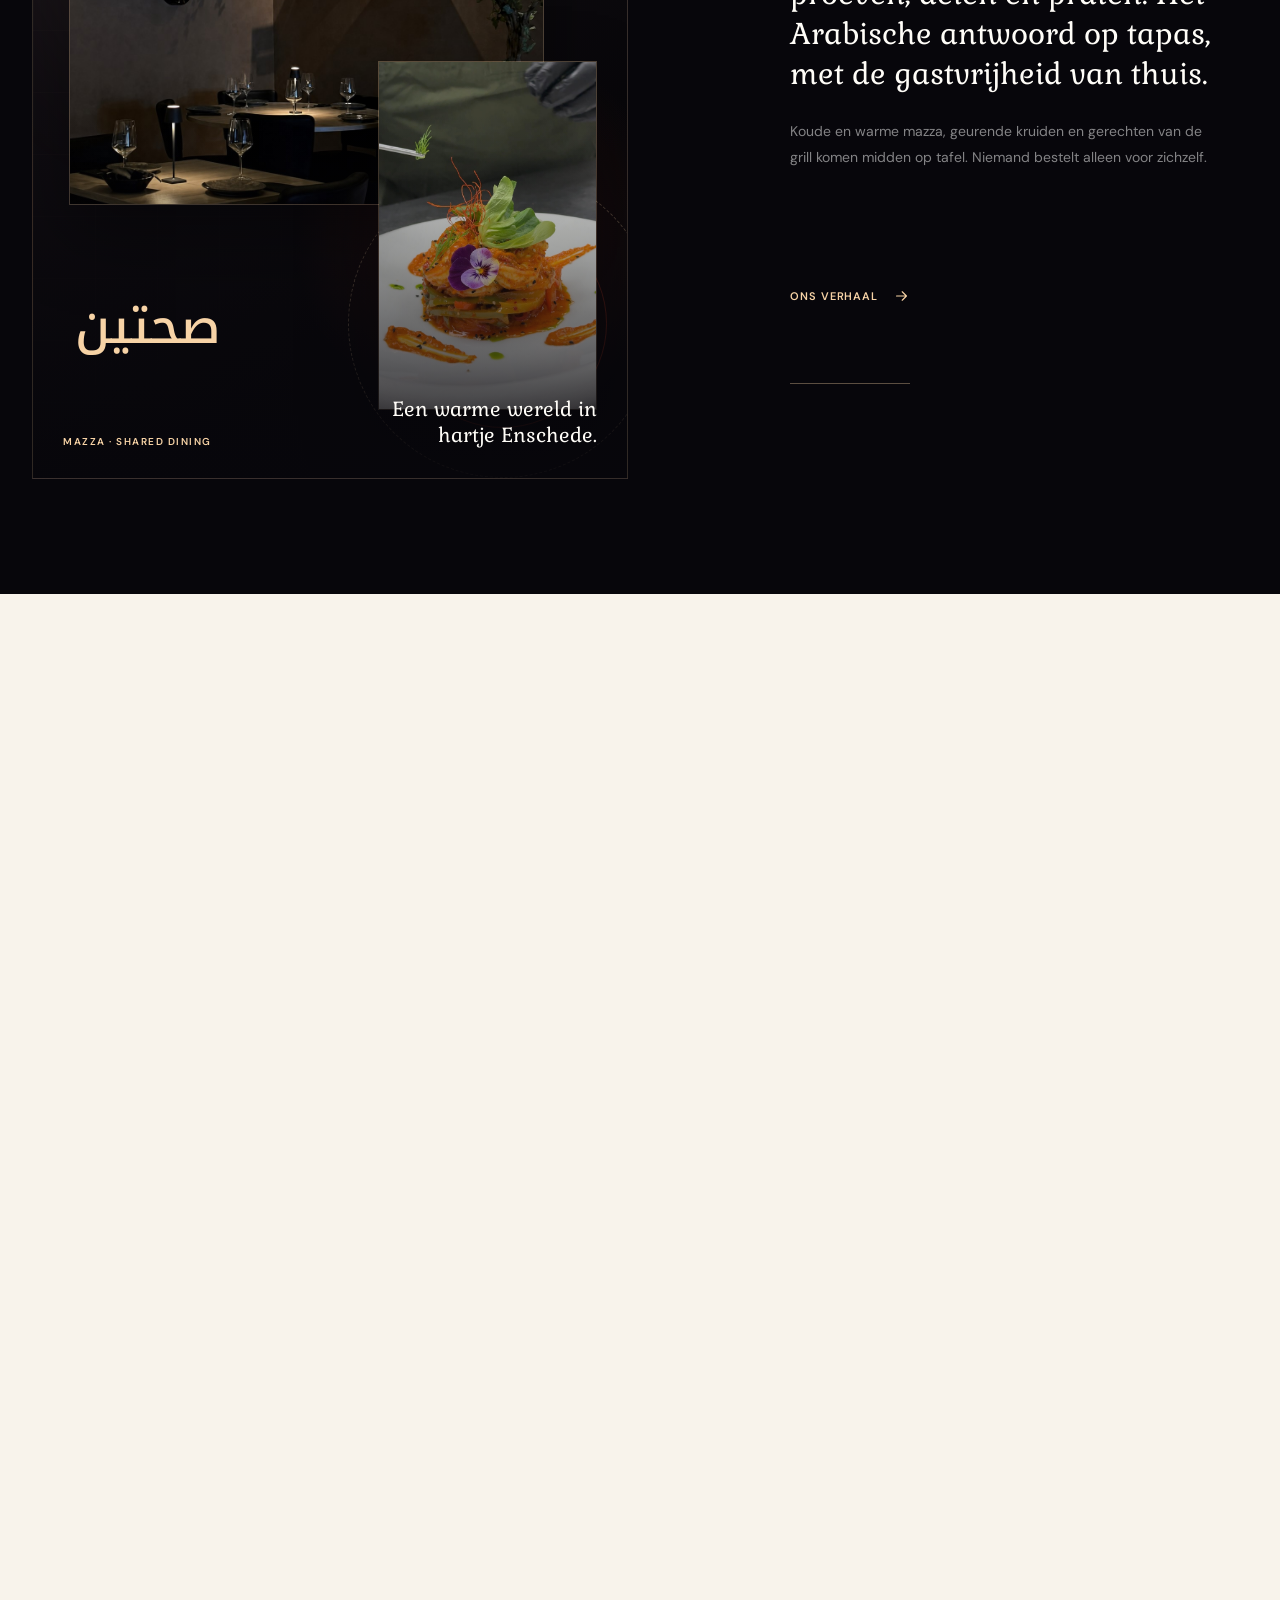
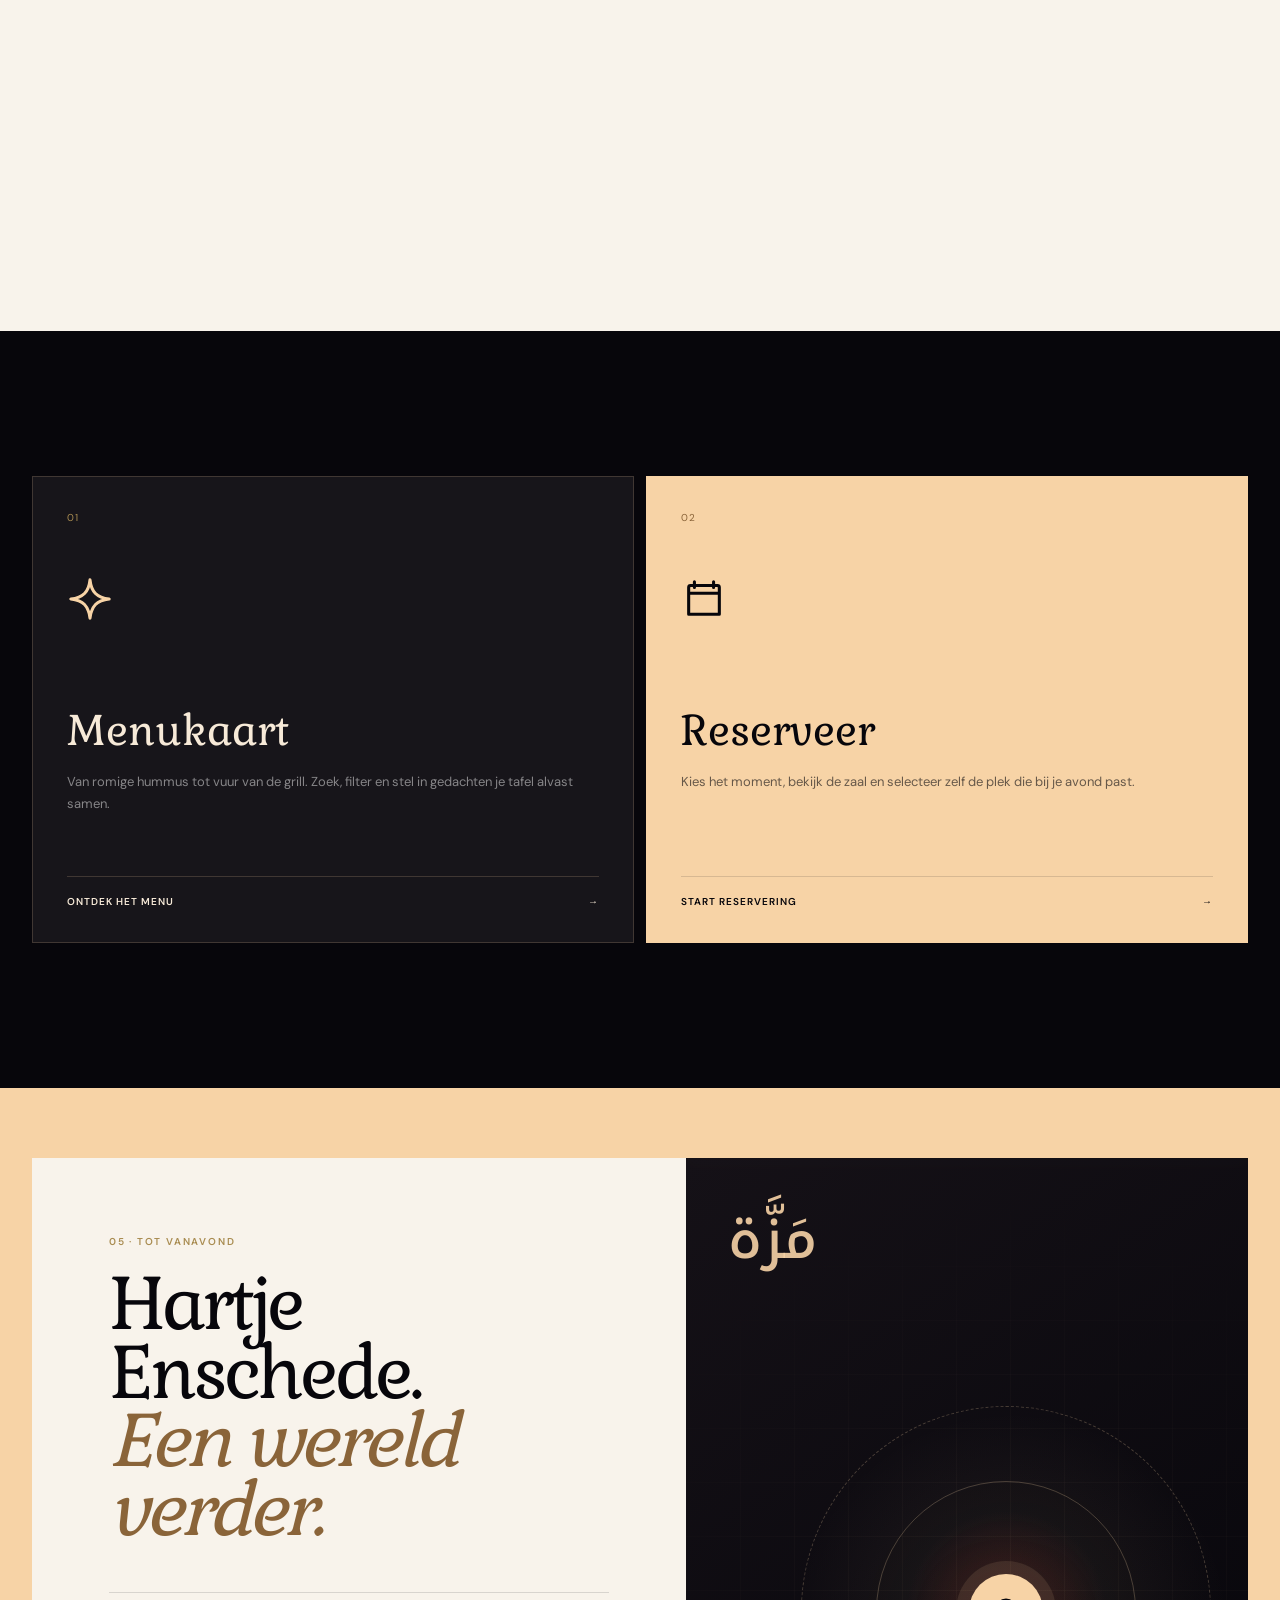
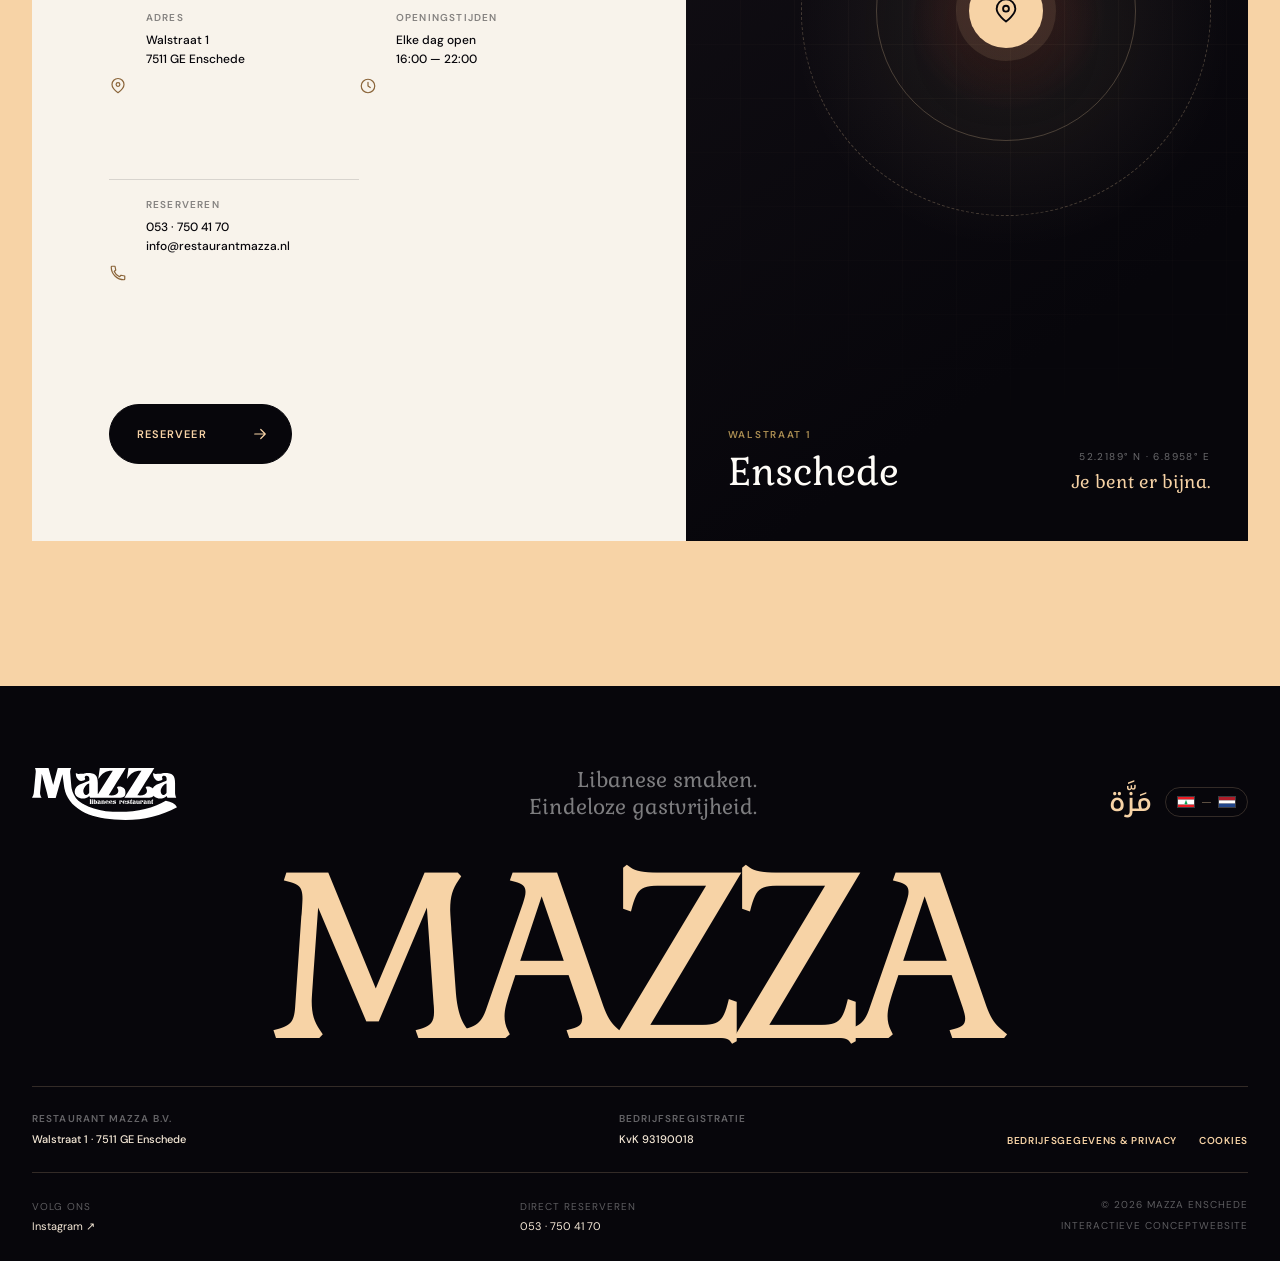
==== commit 6f1354c8: "Handle unknown routes with branded fallback" ====
--- a/index.html
+++ b/index.html
@@ -146,6 +146,6 @@
       <div class="footer-row"><div><span data-i18n="footer.follow">Volg ons</span><a href="https://www.instagram.com/restaurantmazza/" target="_blank" rel="noopener">Instagram ↗</a></div><div><span data-i18n="footer.call">Direct reserveren</span><a href="tel:0537504170">053 · 750 41 70</a></div><div><span>© <span data-year></span> Mazza Enschede</span><small data-i18n="footer.concept">Interactieve conceptwebsite</small></div></div>
     </footer>
 
-    <script src="/app.js?v=17"></script>
+    <script src="/app.js?v=18"></script>
   </body>
 </html>
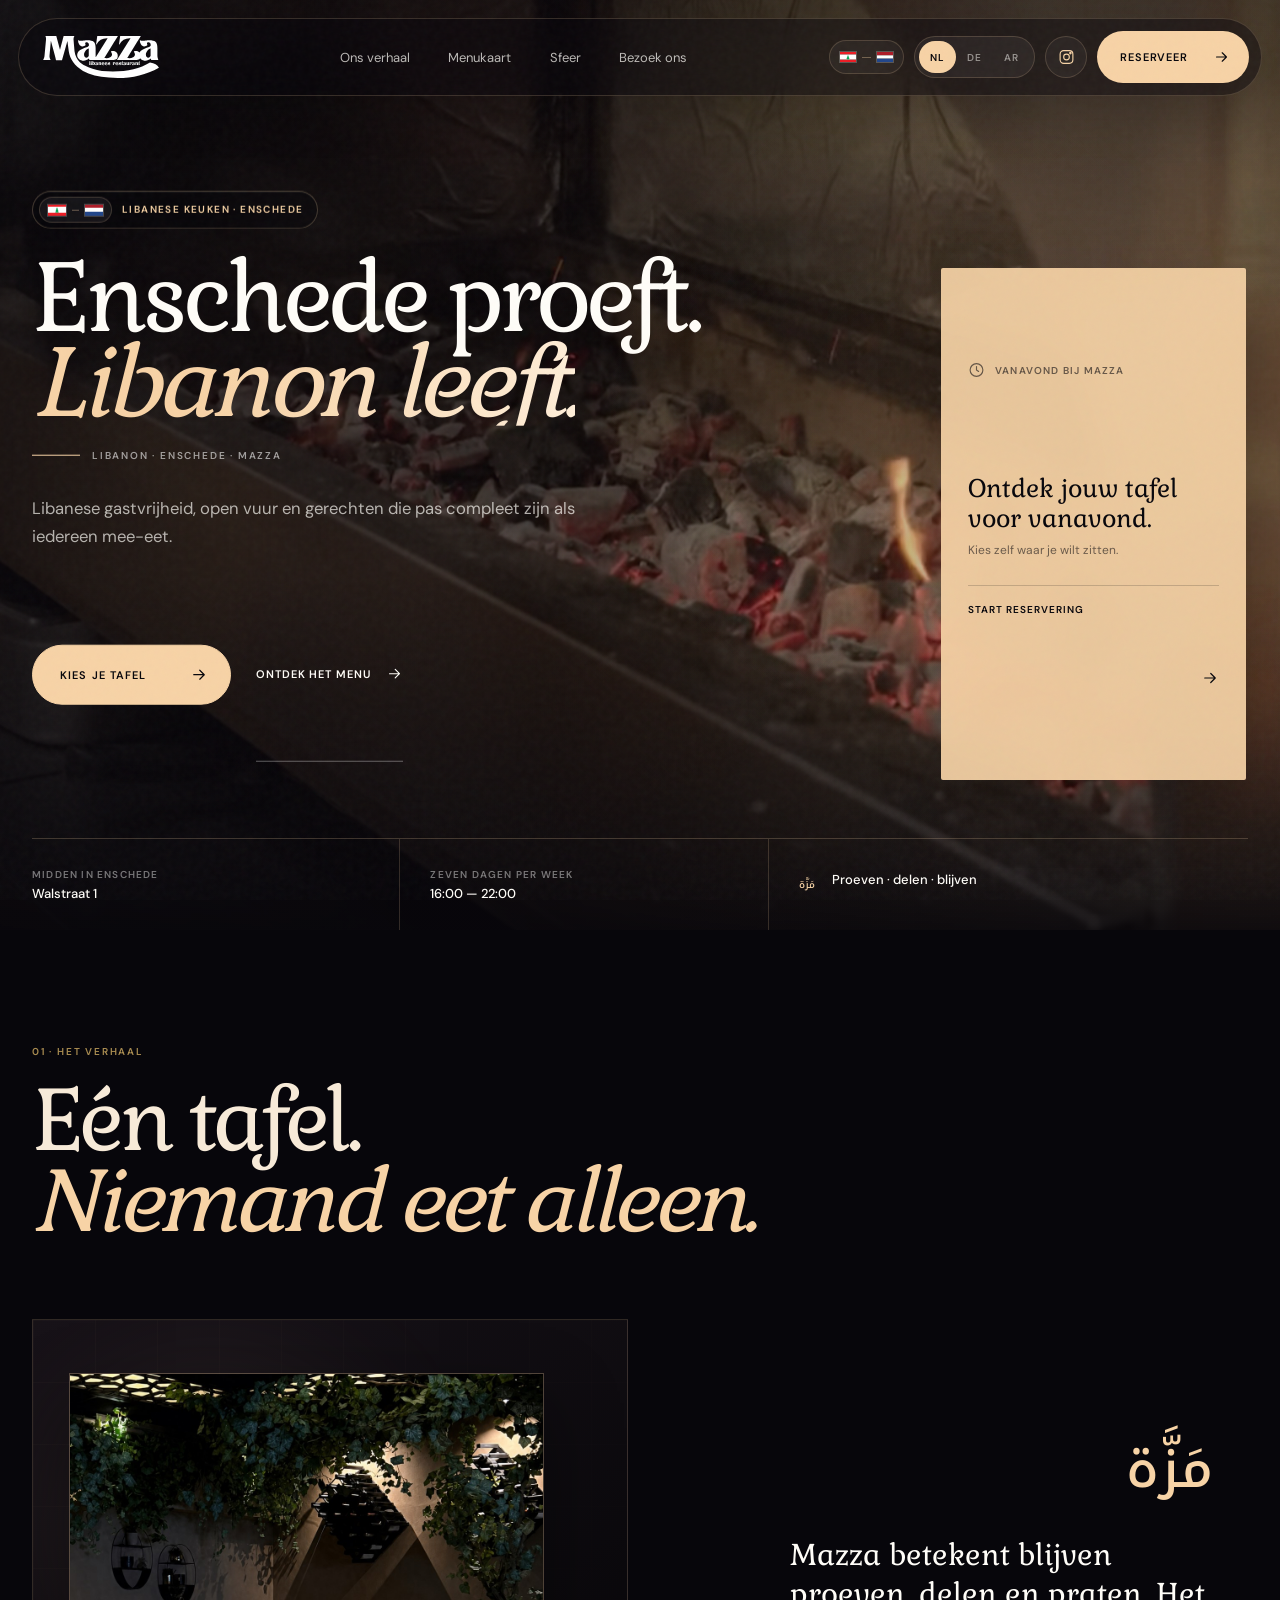
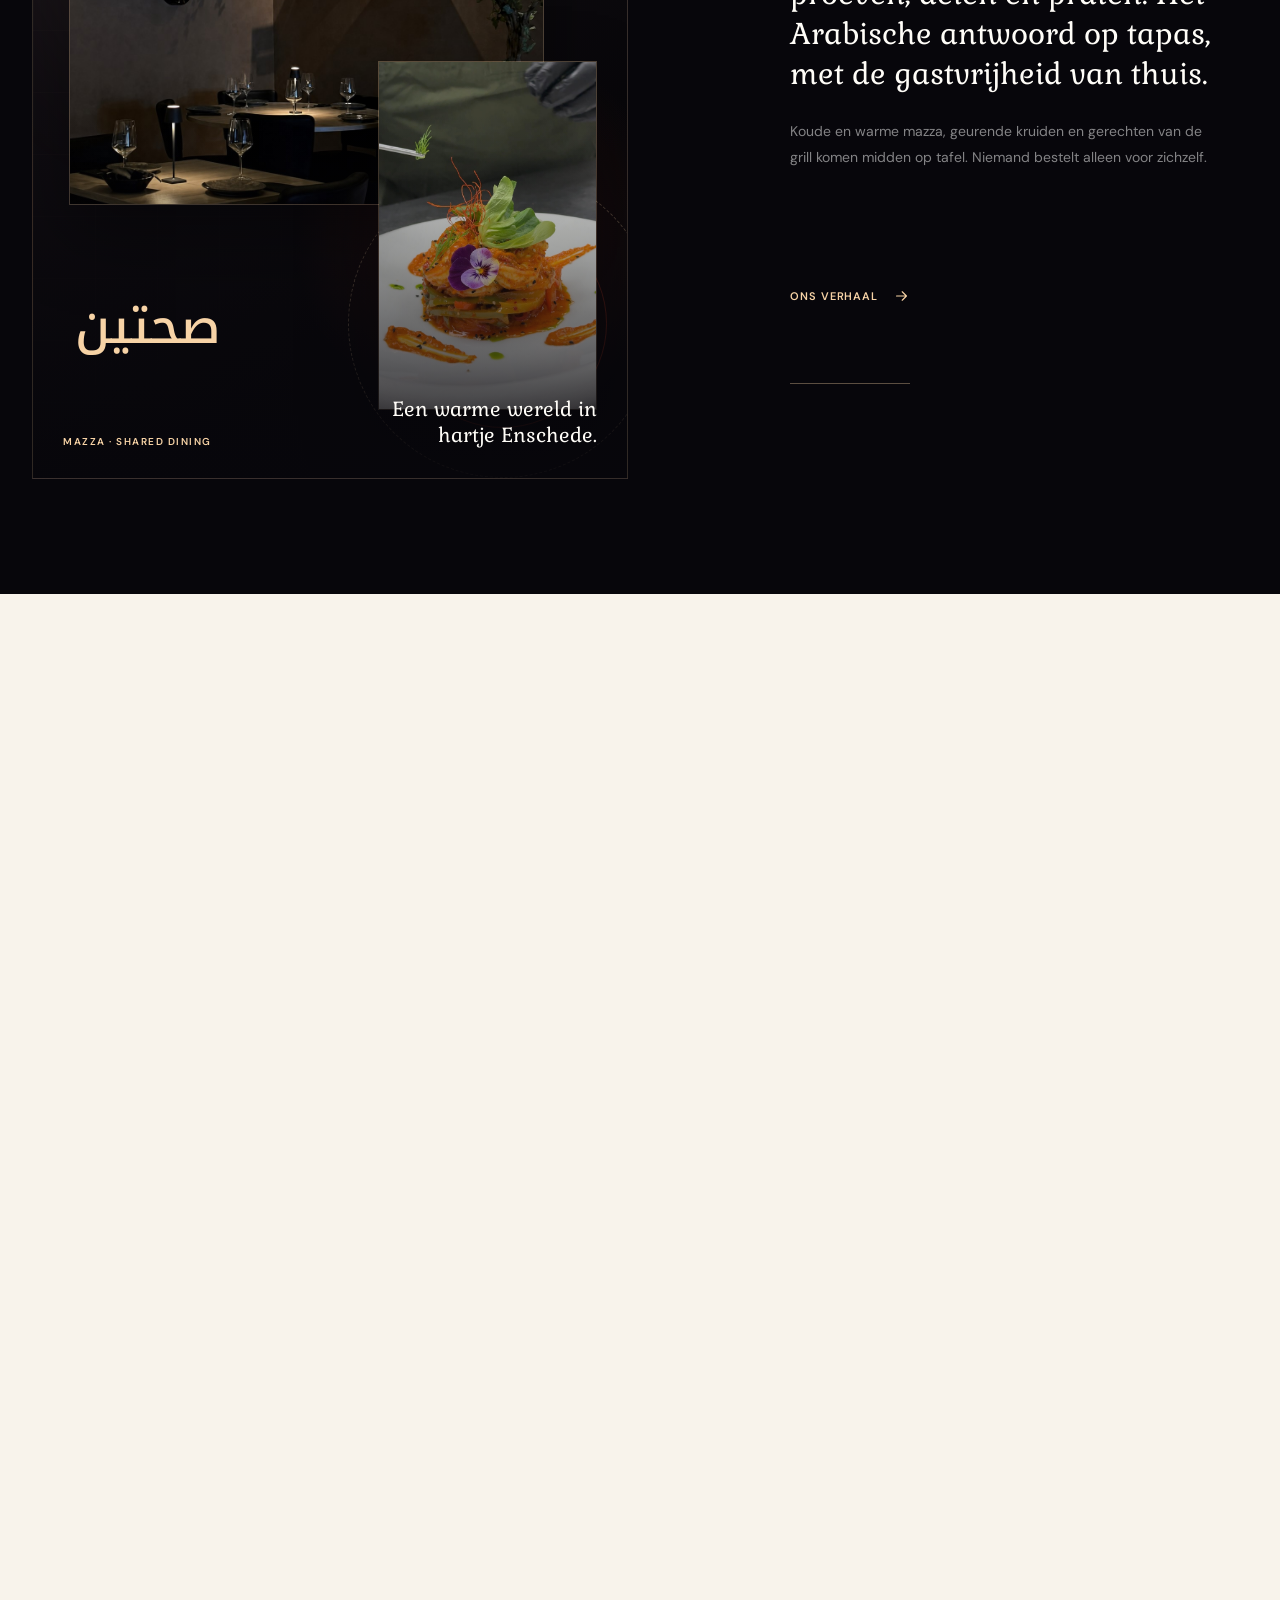
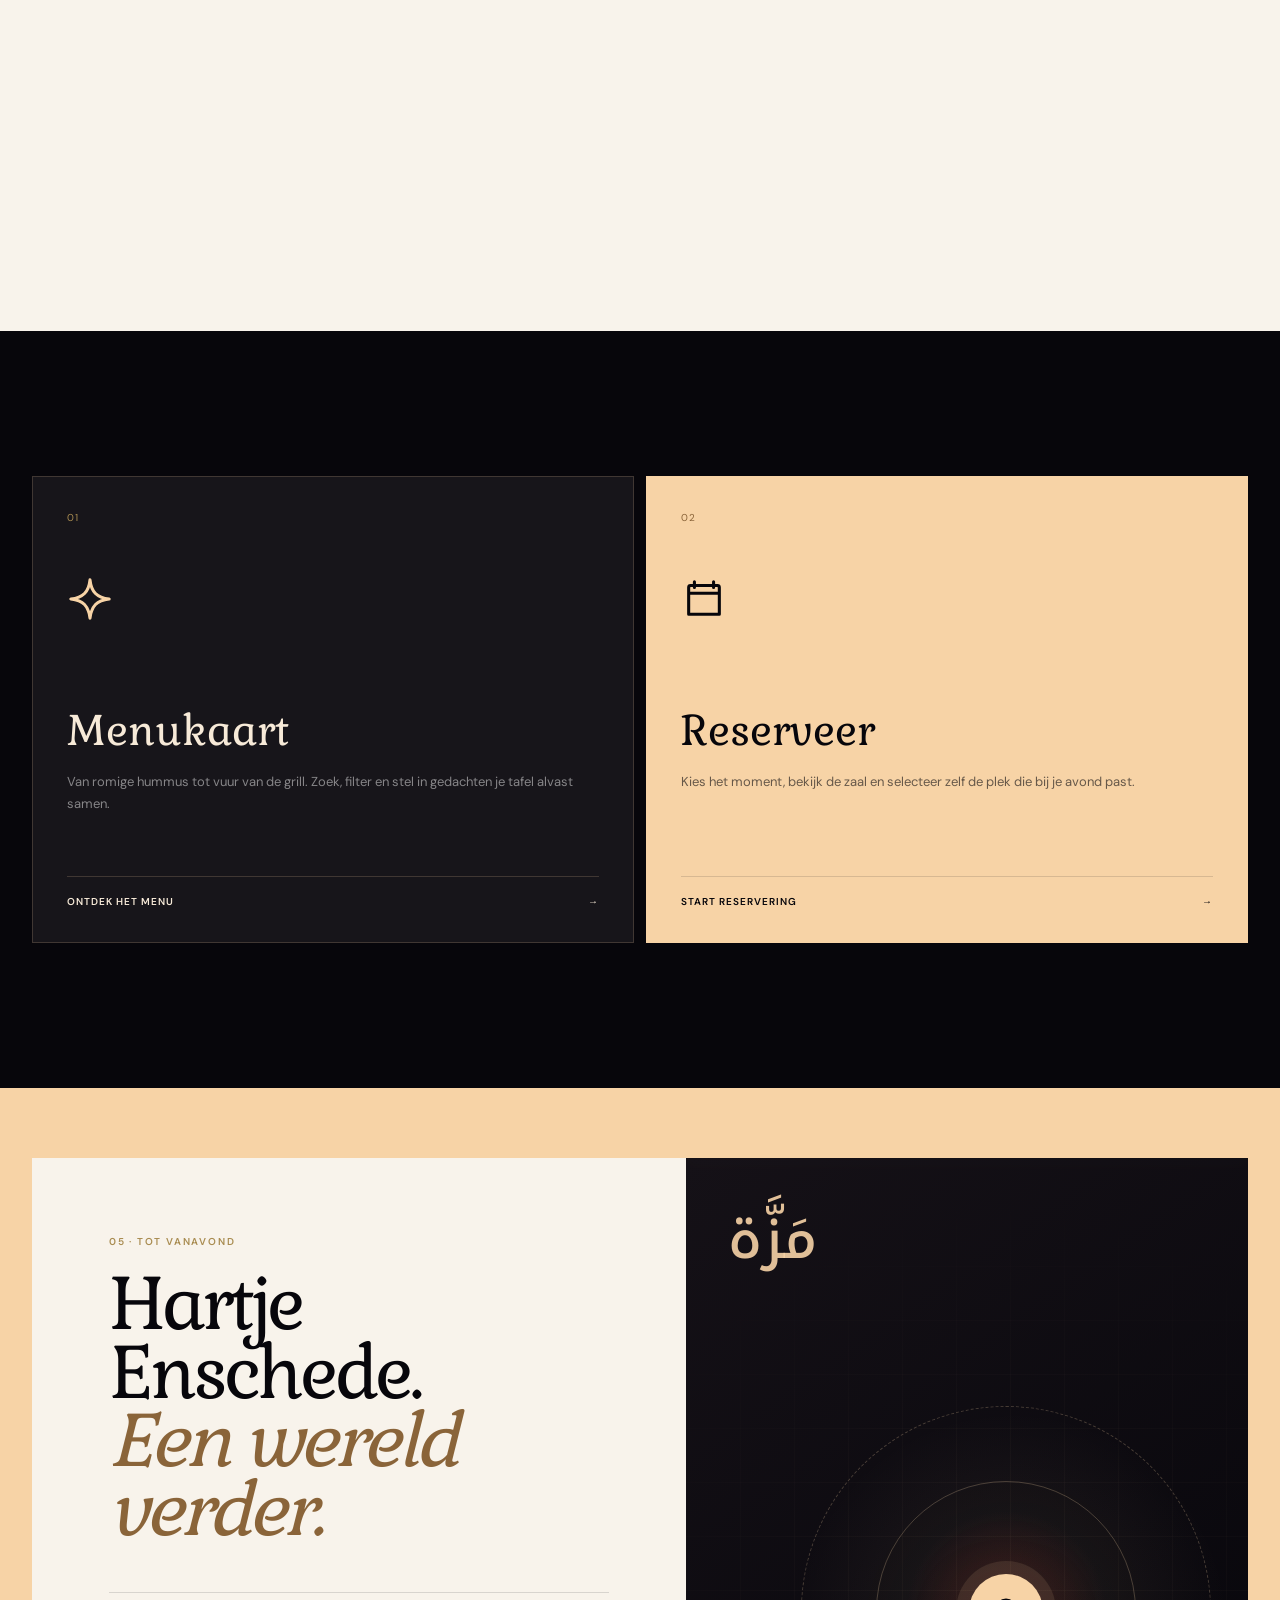
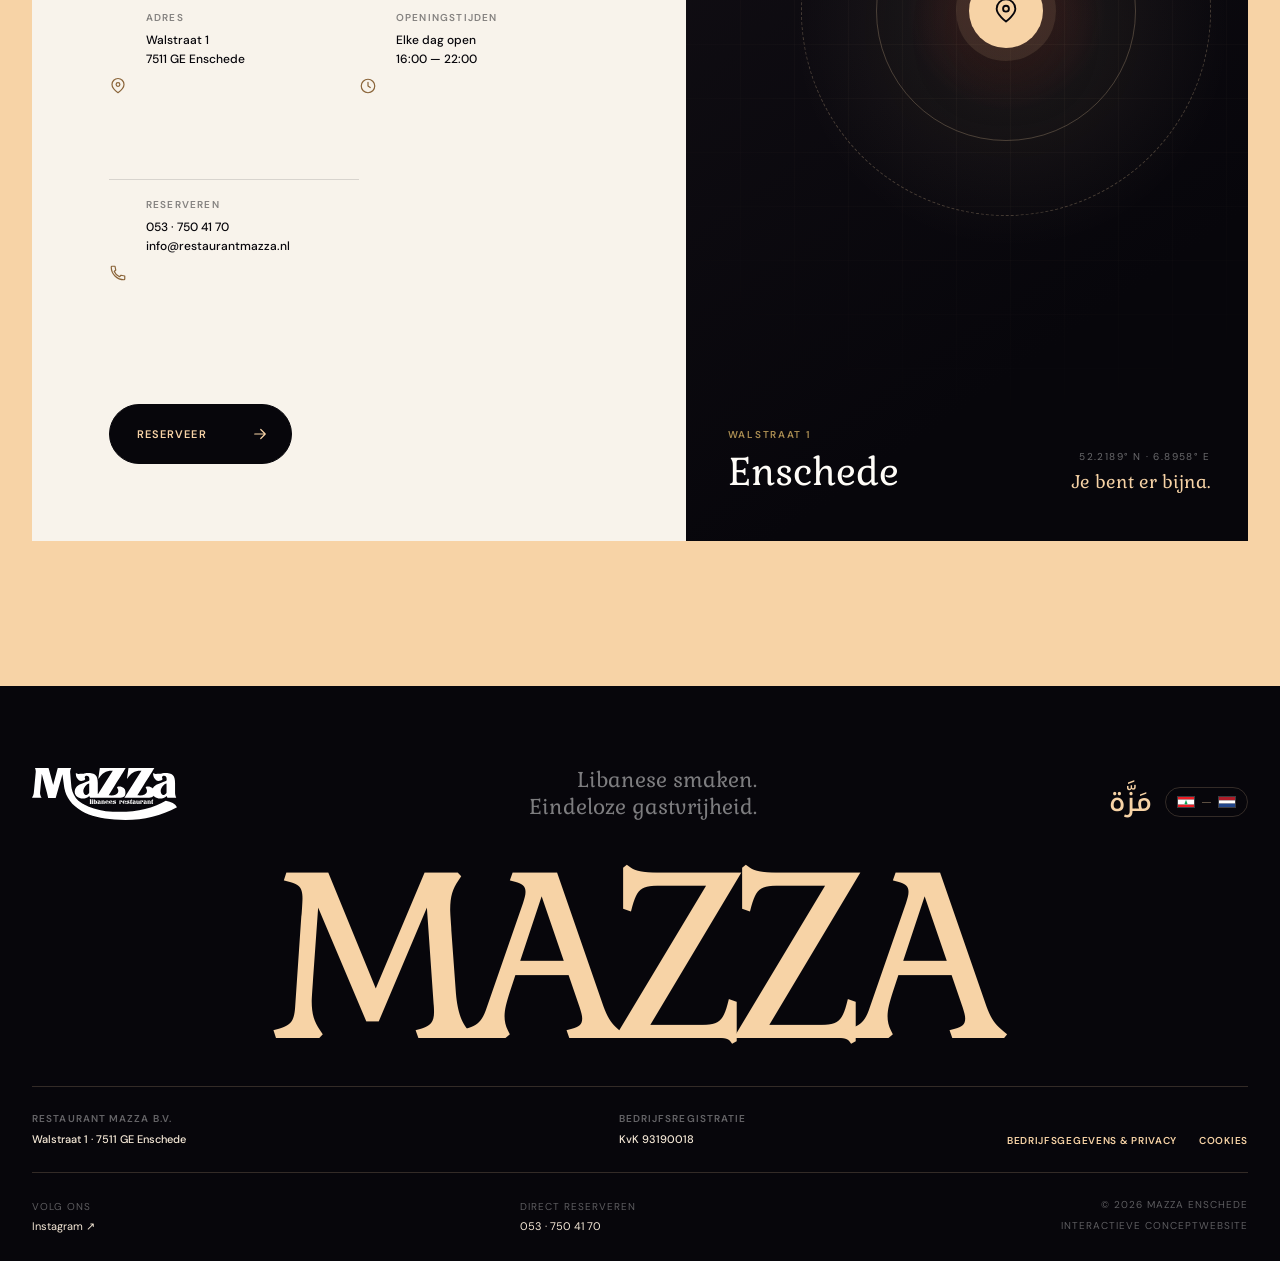
==== commit ba40871a: "Update menu items without rerendering" ====
--- a/index.html
+++ b/index.html
@@ -146,6 +146,6 @@
       <div class="footer-row"><div><span data-i18n="footer.follow">Volg ons</span><a href="https://www.instagram.com/restaurantmazza/" target="_blank" rel="noopener">Instagram ↗</a></div><div><span data-i18n="footer.call">Direct reserveren</span><a href="tel:0537504170">053 · 750 41 70</a></div><div><span>© <span data-year></span> Mazza Enschede</span><small data-i18n="footer.concept">Interactieve conceptwebsite</small></div></div>
     </footer>
 
-    <script src="/app.js?v=18"></script>
+    <script src="/app.js?v=19"></script>
   </body>
 </html>
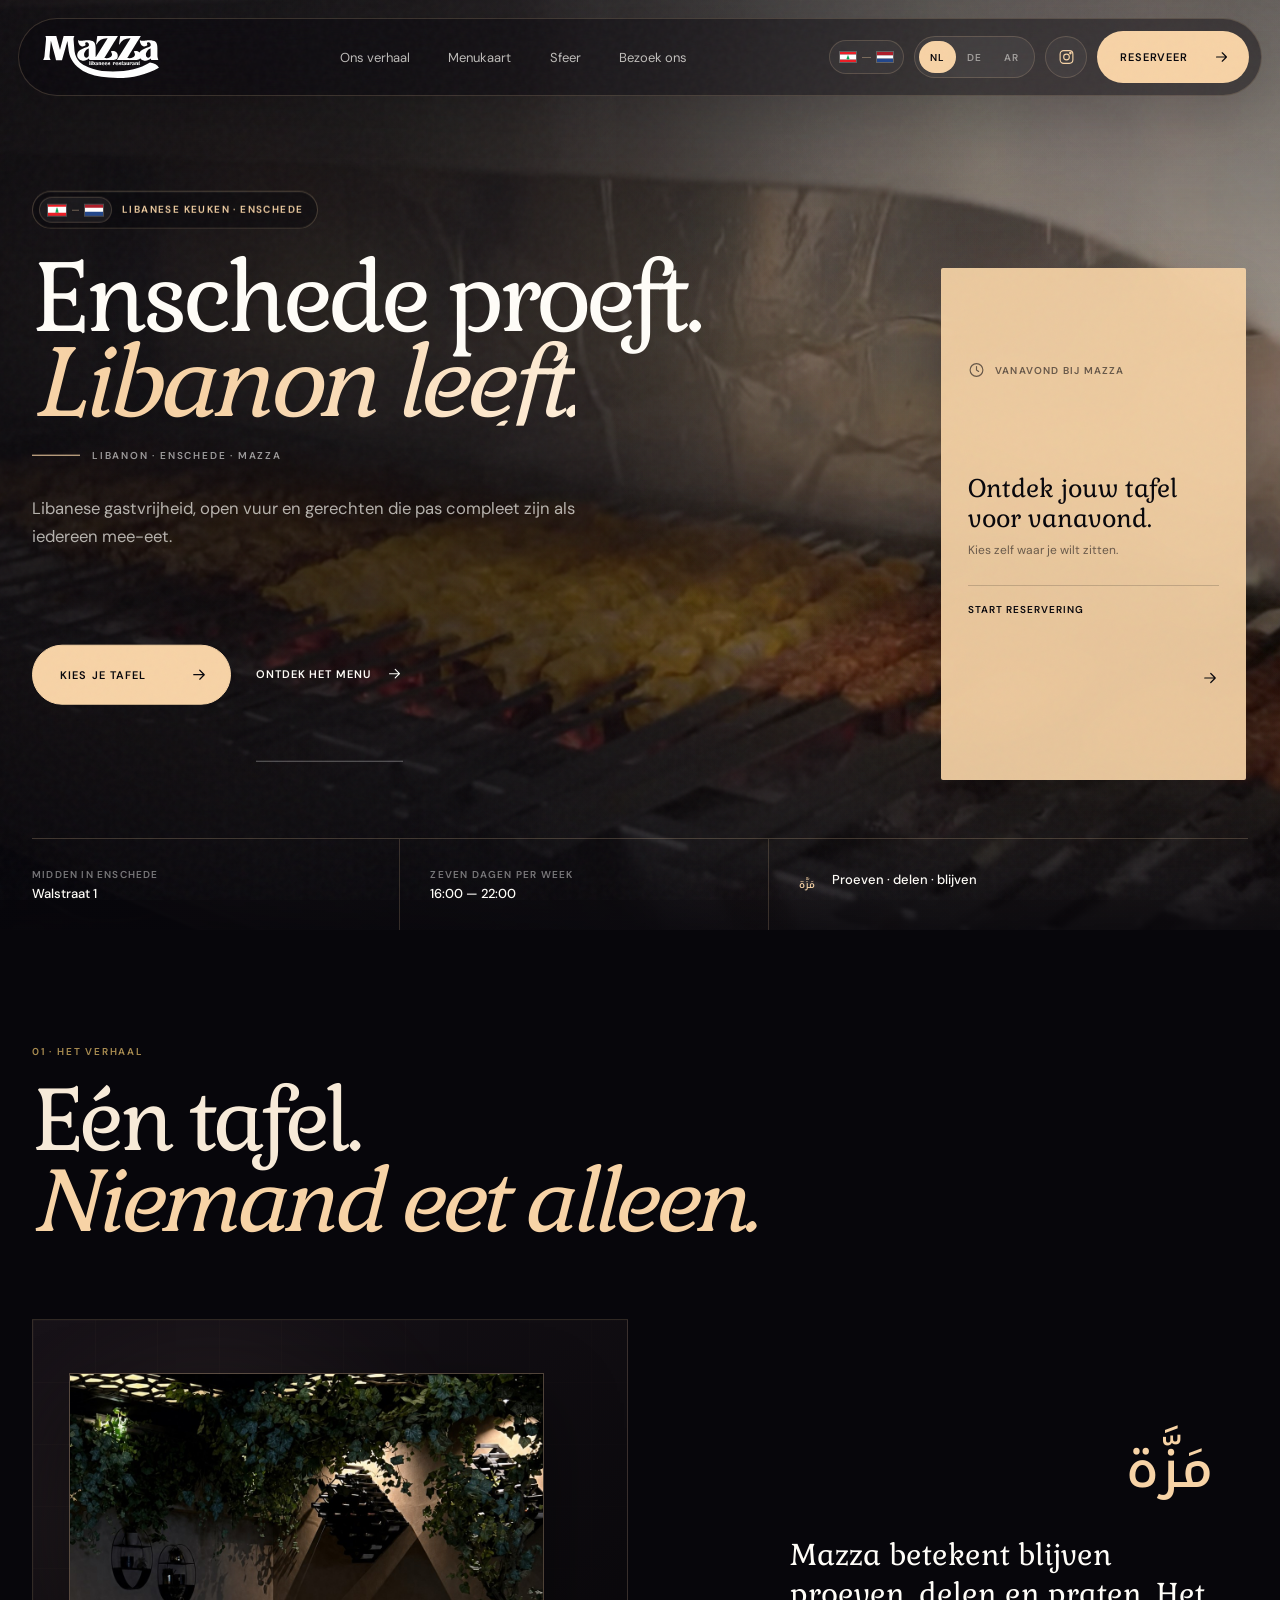
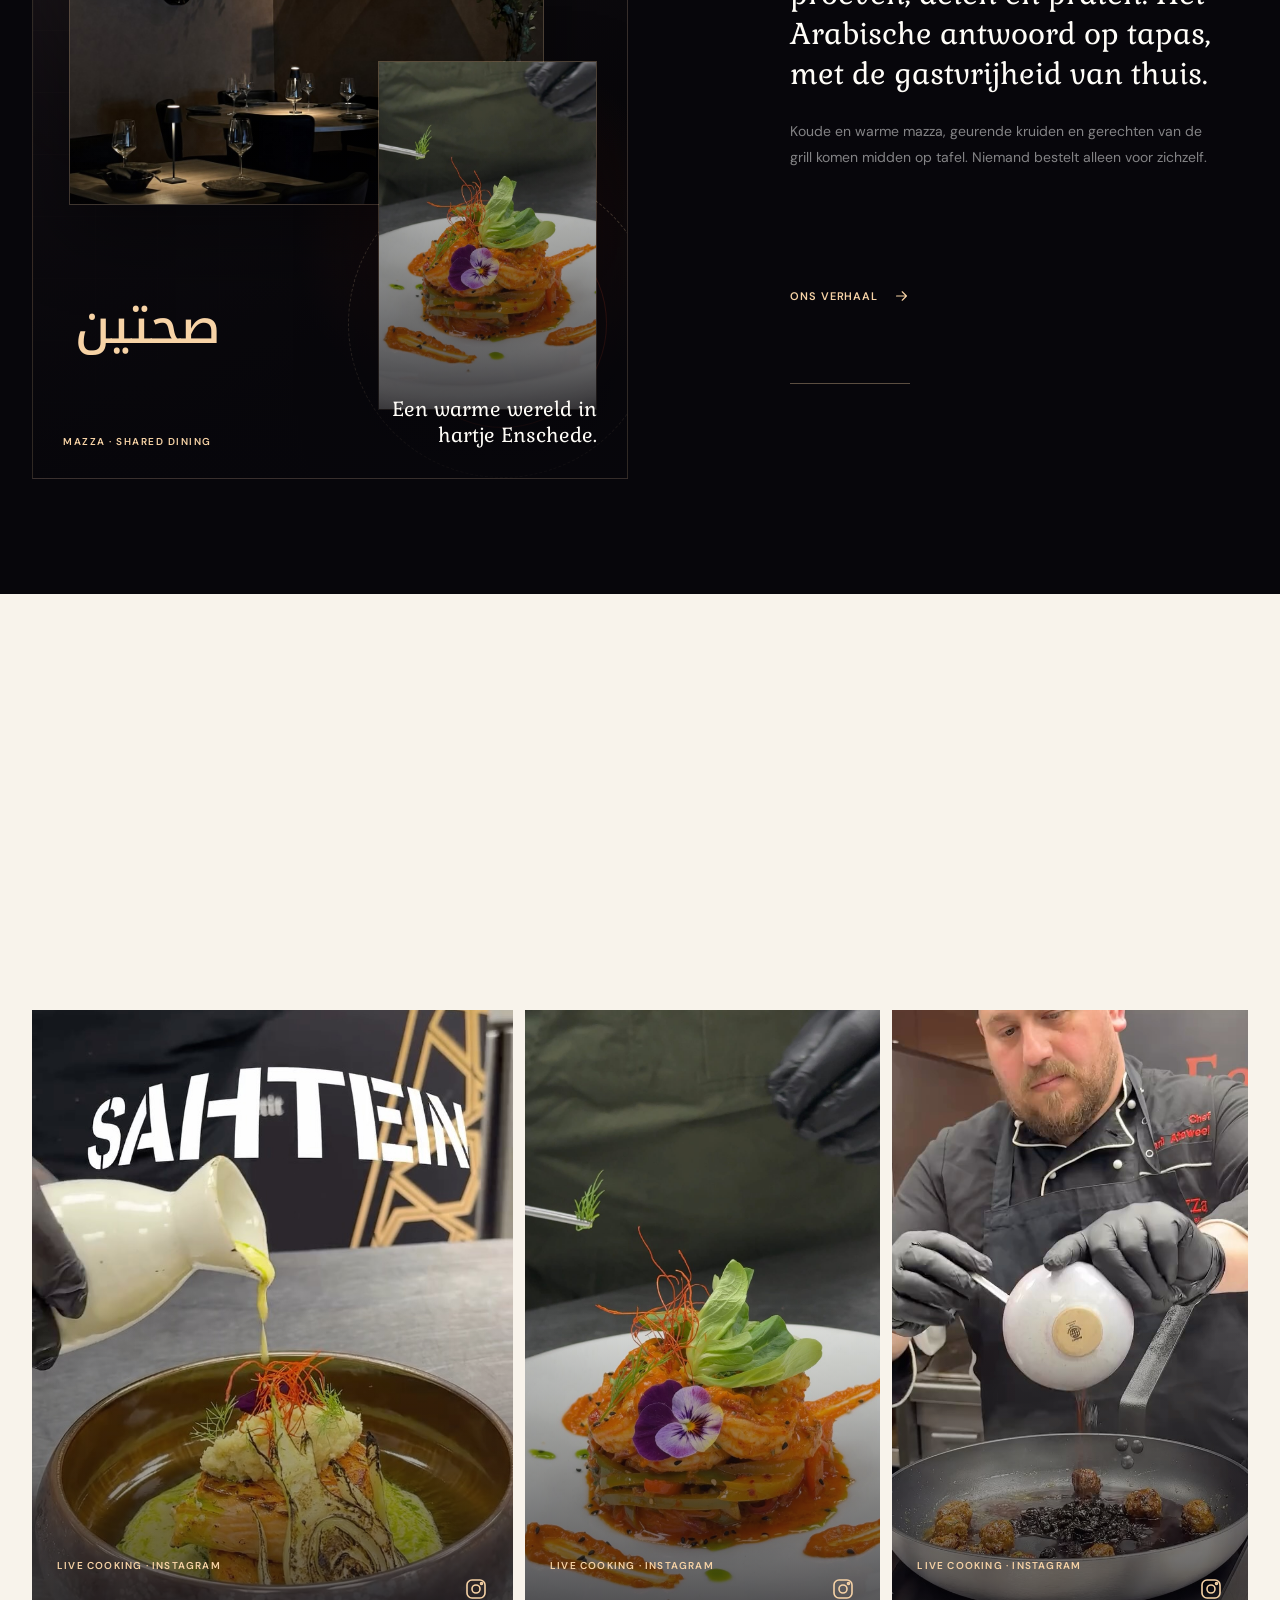
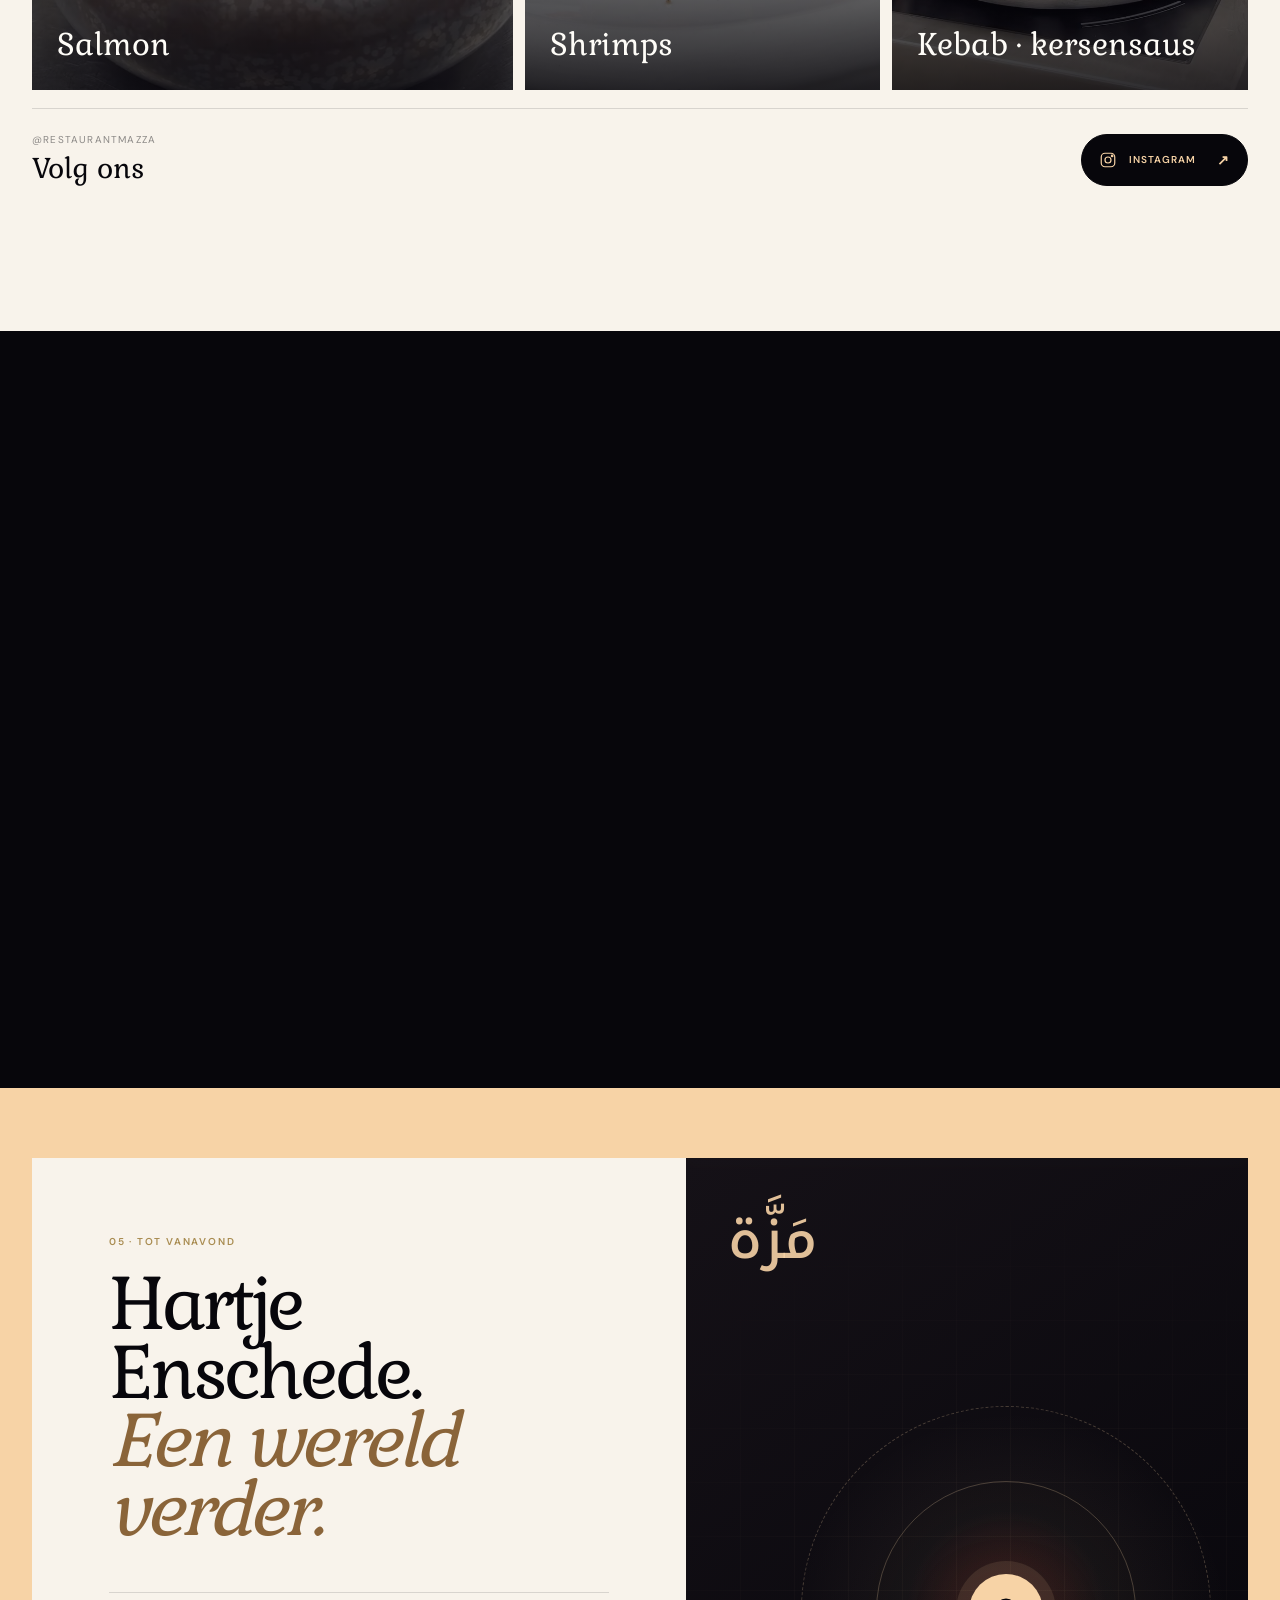
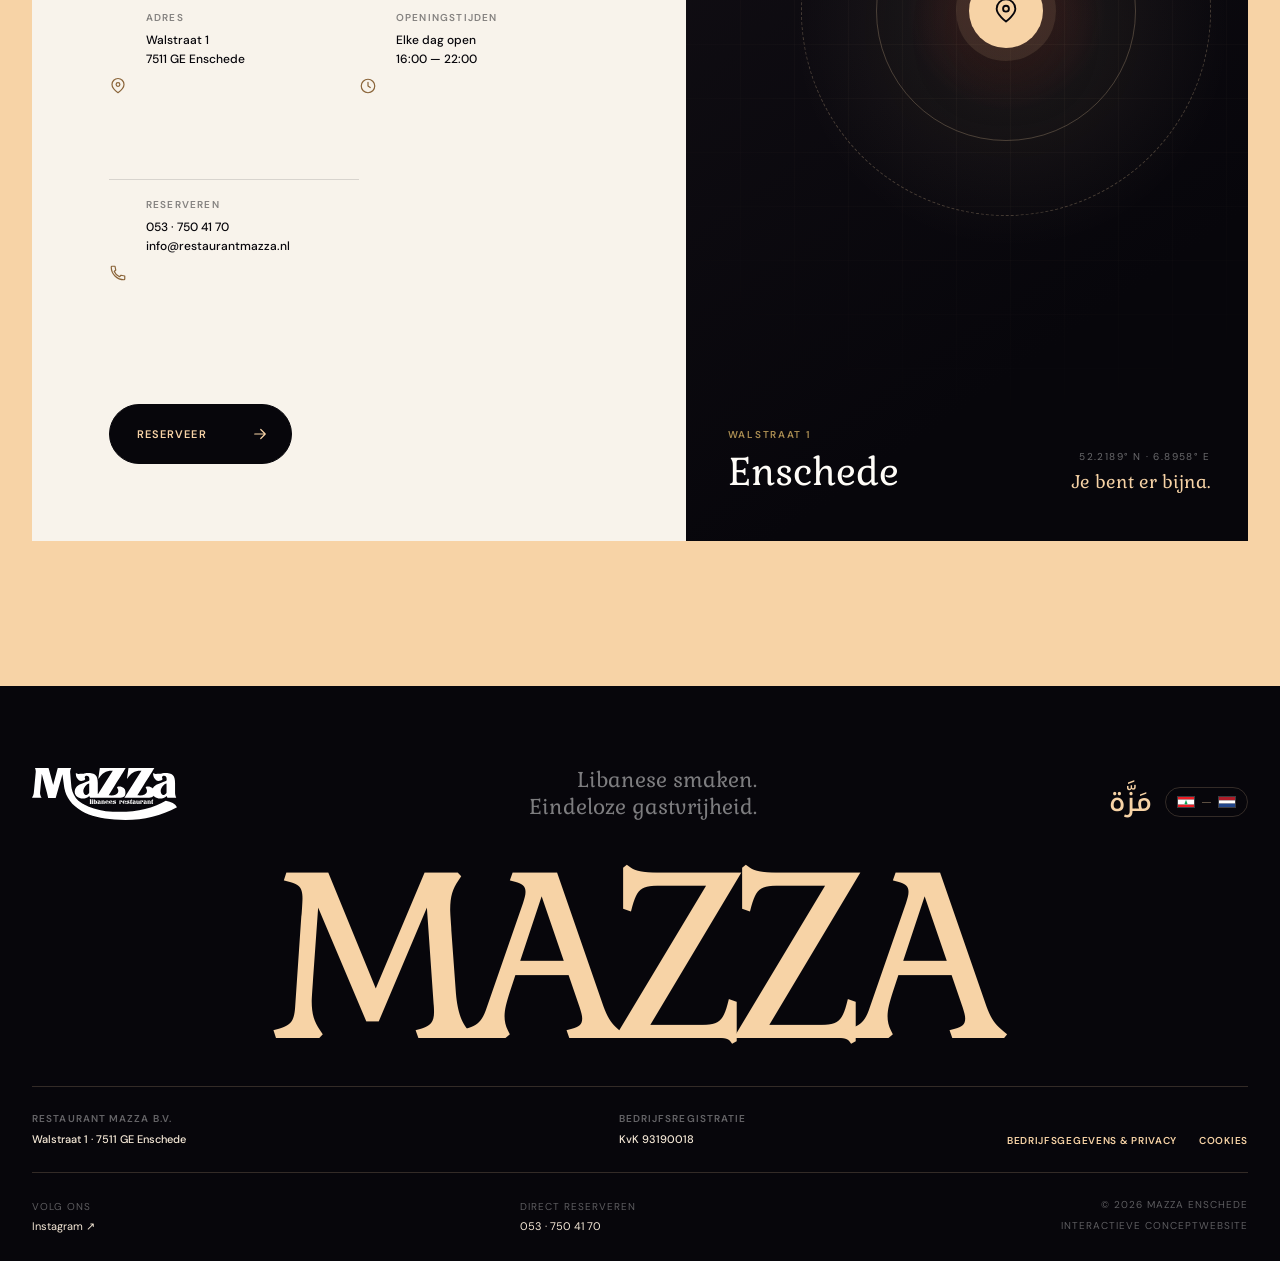
==== commit 7bb39d0d: "Stabilize table studio while scrolling" ====
--- a/index.html
+++ b/index.html
@@ -16,7 +16,7 @@
     <meta property="og:url" content="https://mazza-restaurant-concept.onrender.com/" />
     <meta property="og:image" content="https://mazza-restaurant-concept.onrender.com/assets/instagram-interior-evening.jpg" />
     <meta name="twitter:card" content="summary_large_image" />
-    <link rel="stylesheet" href="/styles.css?v=21" />
+    <link rel="stylesheet" href="/styles.css?v=22" />
     <script type="application/ld+json">{"@context":"https://schema.org","@type":"Restaurant","name":"Restaurant Mazza","image":"https://mazza-restaurant-concept.onrender.com/assets/instagram-interior-evening.jpg","url":"https://mazza-restaurant-concept.onrender.com/","telephone":"+31537504170","email":"info@restaurantmazza.nl","priceRange":"€€","servesCuisine":["Lebanese","Middle Eastern"],"address":{"@type":"PostalAddress","streetAddress":"Walstraat 1","postalCode":"7511 GE","addressLocality":"Enschede","addressCountry":"NL"},"openingHoursSpecification":[{"@type":"OpeningHoursSpecification","dayOfWeek":["Monday","Tuesday","Wednesday","Thursday","Friday","Saturday","Sunday"],"opens":"16:00","closes":"22:00"}],"sameAs":["https://www.instagram.com/restaurantmazza/"]}</script>
   </head>
   <body data-page="home">
--- a/styles.css
+++ b/styles.css
@@ -1127,3 +1127,15 @@
   html { scroll-behavior: auto; }
   *, *::before, *::after { animation-duration: .01ms !important; animation-iteration-count: 1 !important; transition-duration: .01ms !important; }
 }
+
+/* Keep the table studio stable while the browser chrome and viewport move. */
+@media (max-width: 920px) {
+  .page-grain { display: none; }
+  .table-composer.open .table-composer-body { animation: none; }
+  .table-scene { backface-visibility: hidden; transform: translateZ(0); }
+}
+
+/* A sticky panel taller than its viewport can jump between its two constraints. */
+@media (min-width: 921px) and (max-height: 980px) {
+  .table-composer { position: static; top: auto; }
+}
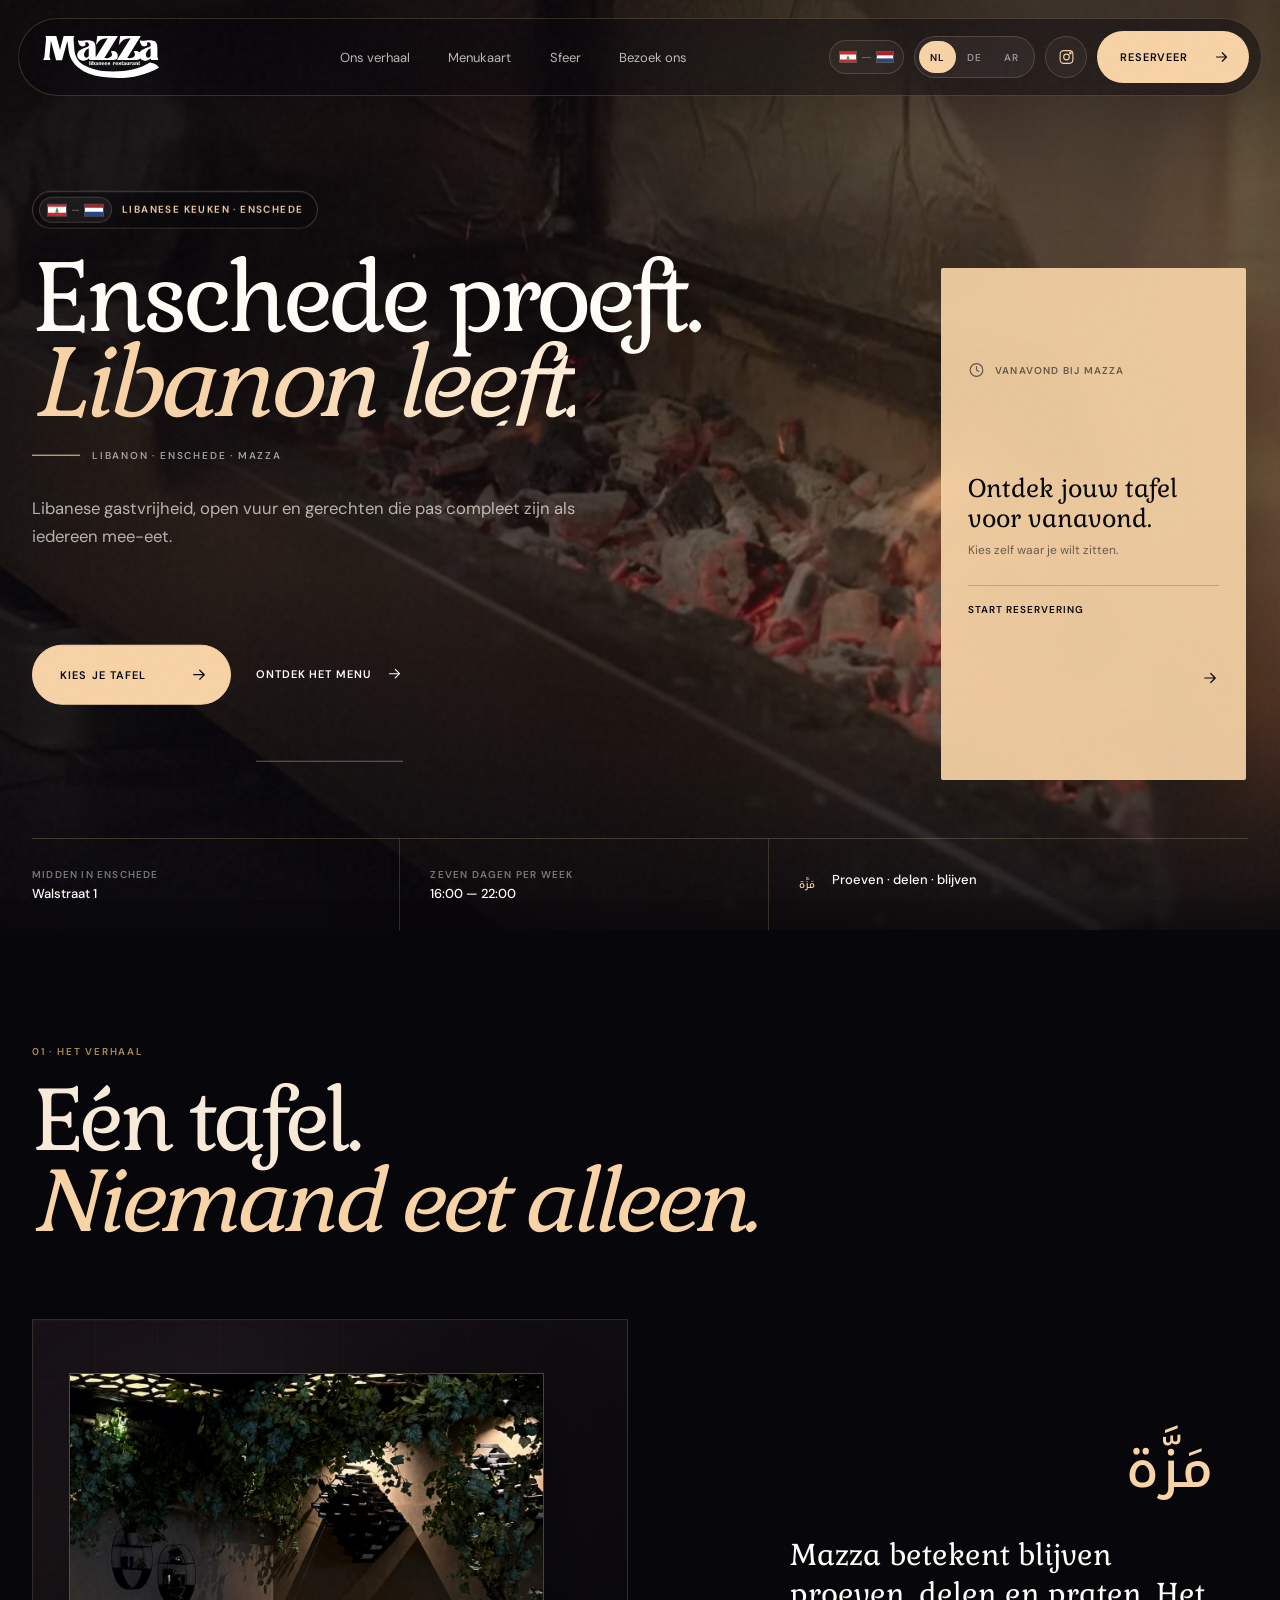
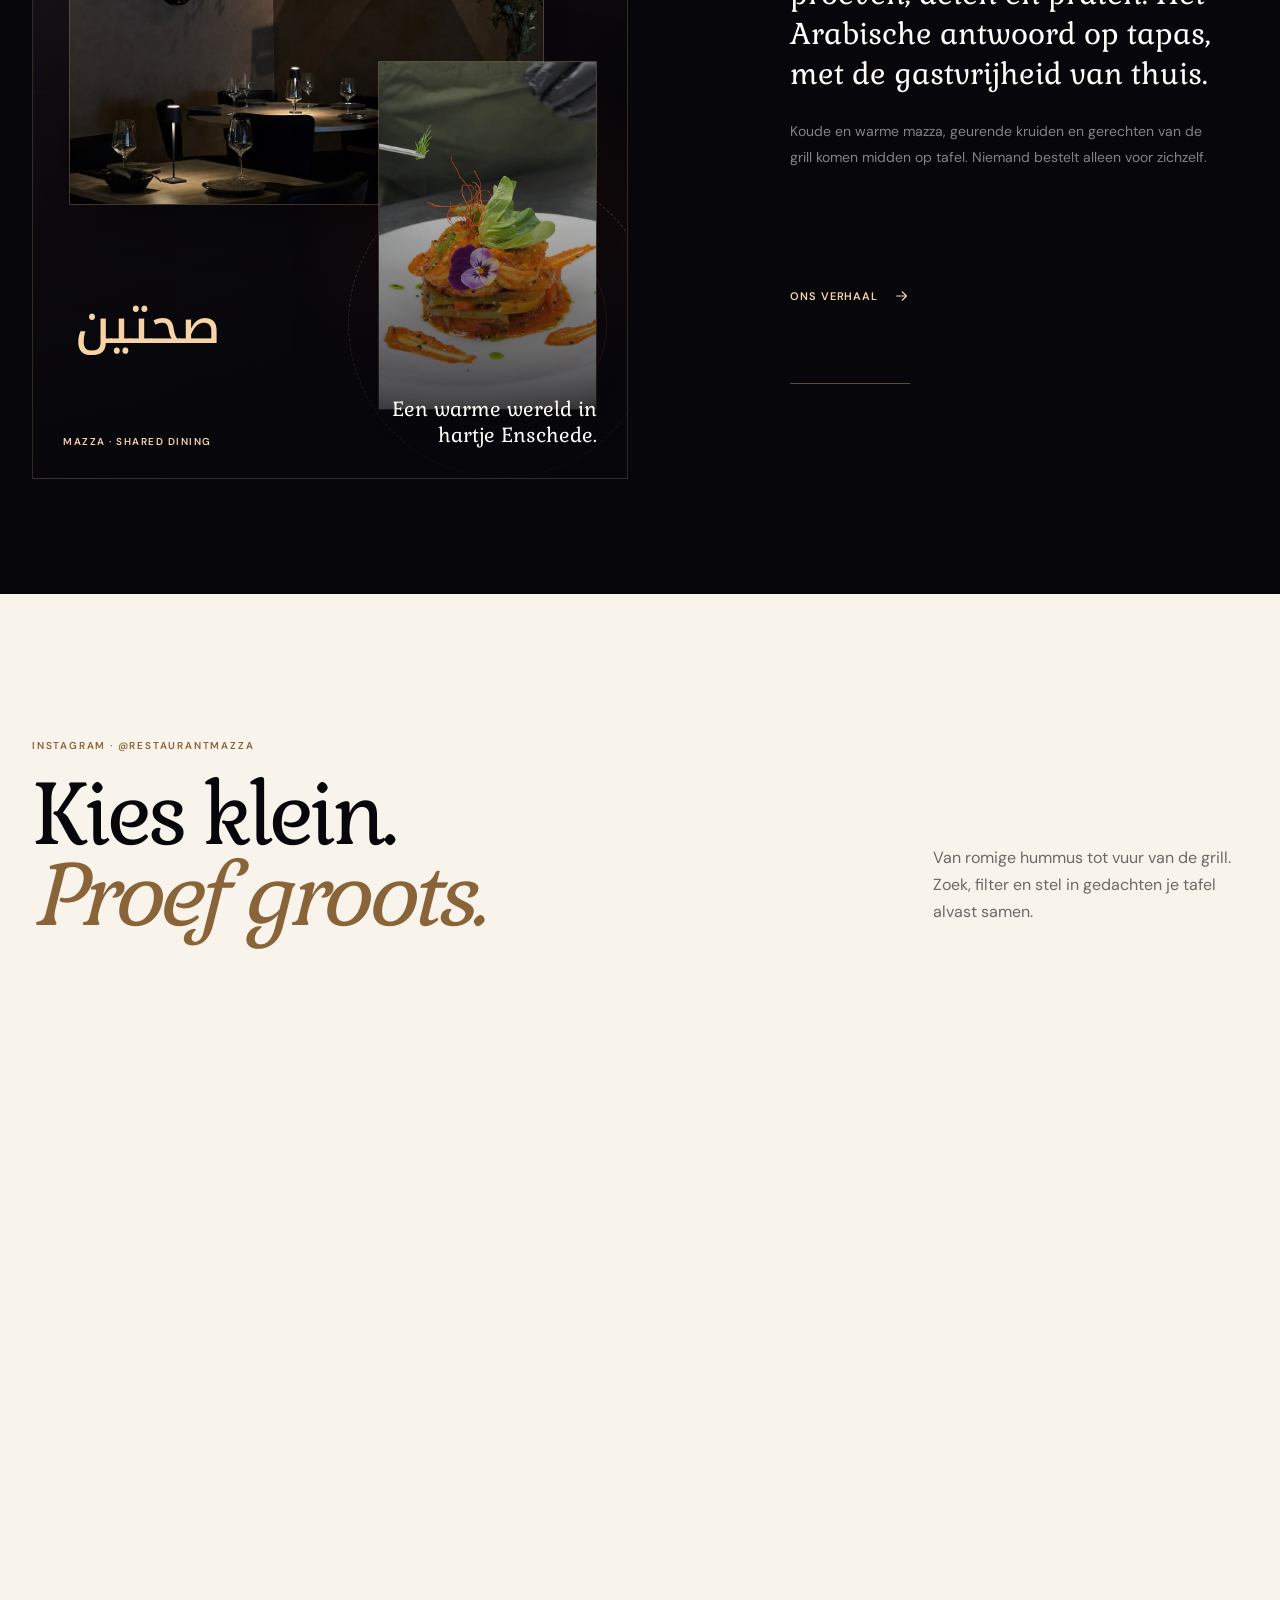
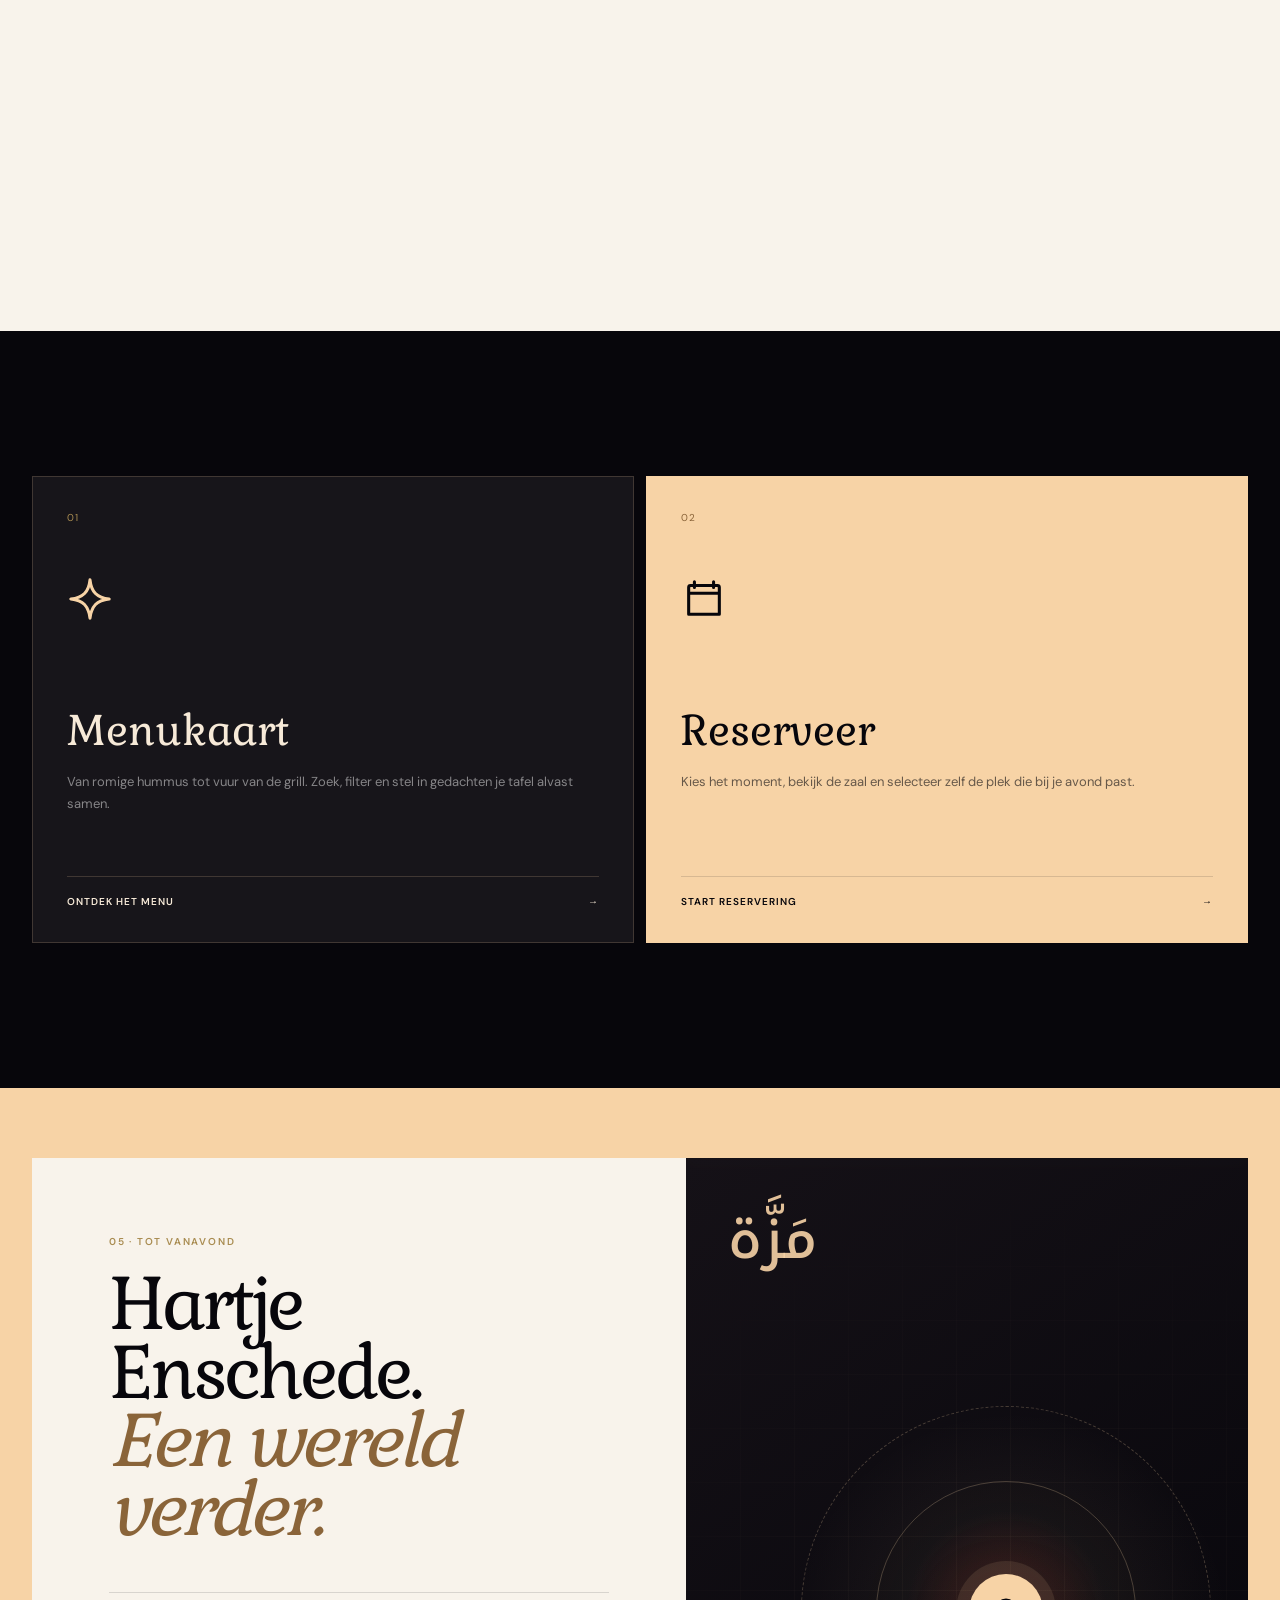
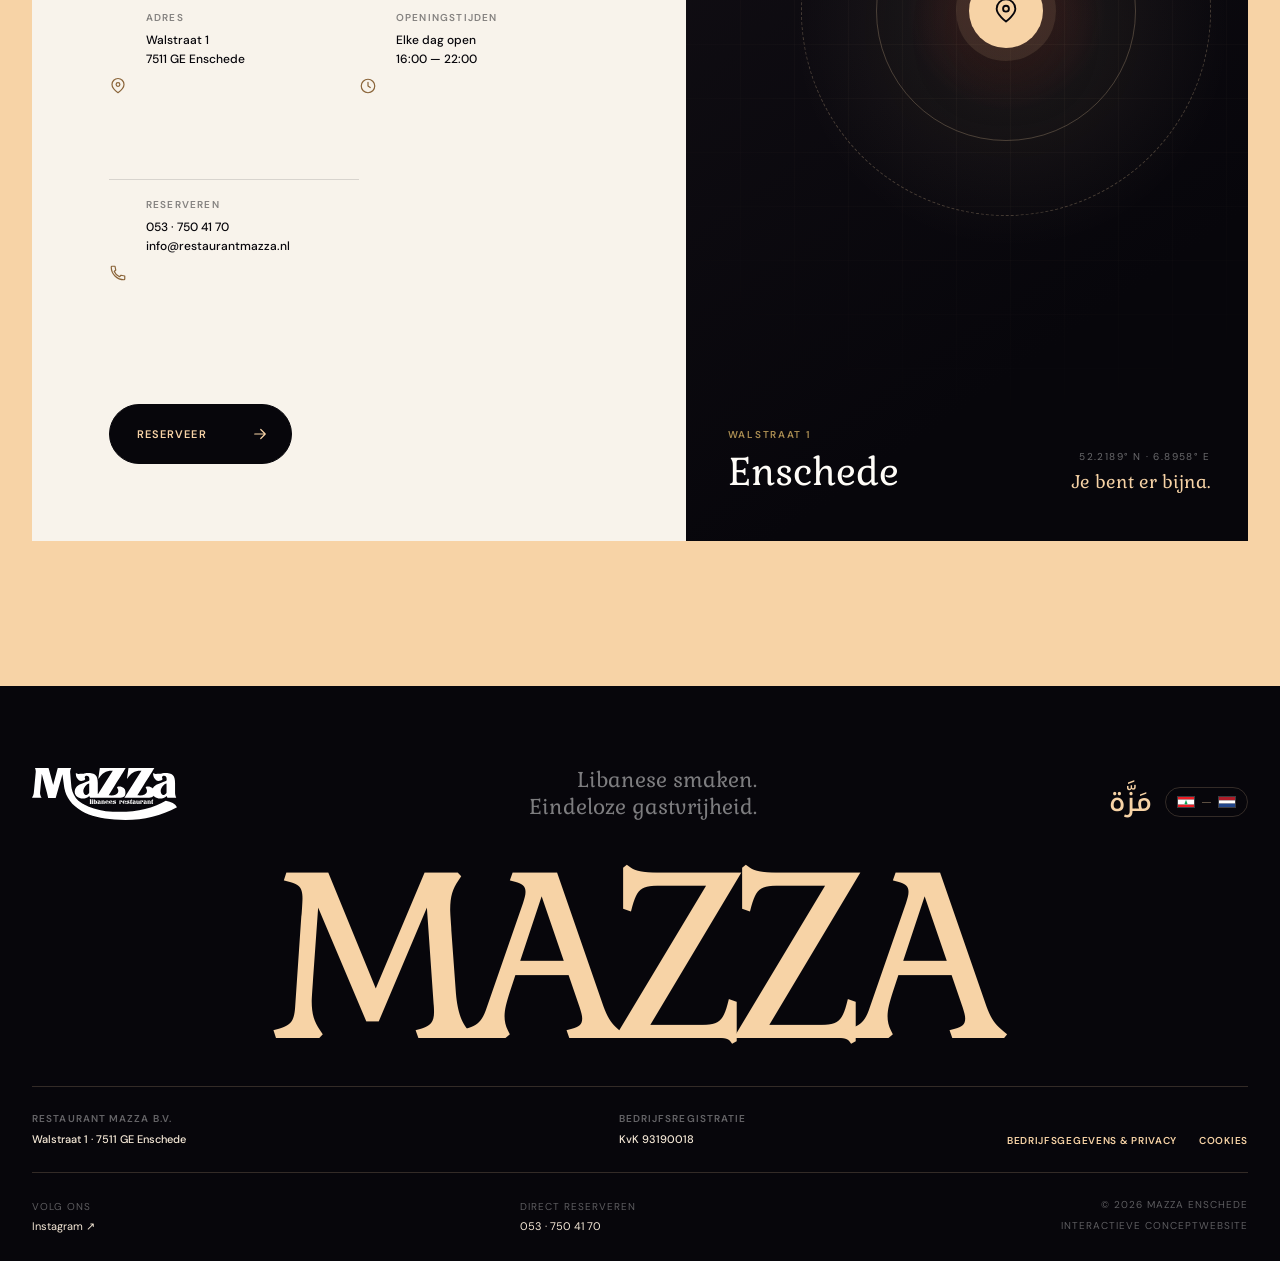
==== commit 3e213148: "Redesign mobile navigation menu" ====
--- a/index.html
+++ b/index.html
@@ -16,7 +16,7 @@
     <meta property="og:url" content="https://mazza-restaurant-concept.onrender.com/" />
     <meta property="og:image" content="https://mazza-restaurant-concept.onrender.com/assets/instagram-interior-evening.jpg" />
     <meta name="twitter:card" content="summary_large_image" />
-    <link rel="stylesheet" href="/styles.css?v=22" />
+    <link rel="stylesheet" href="/styles.css?v=23" />
     <script type="application/ld+json">{"@context":"https://schema.org","@type":"Restaurant","name":"Restaurant Mazza","image":"https://mazza-restaurant-concept.onrender.com/assets/instagram-interior-evening.jpg","url":"https://mazza-restaurant-concept.onrender.com/","telephone":"+31537504170","email":"info@restaurantmazza.nl","priceRange":"€€","servesCuisine":["Lebanese","Middle Eastern"],"address":{"@type":"PostalAddress","streetAddress":"Walstraat 1","postalCode":"7511 GE","addressLocality":"Enschede","addressCountry":"NL"},"openingHoursSpecification":[{"@type":"OpeningHoursSpecification","dayOfWeek":["Monday","Tuesday","Wednesday","Thursday","Friday","Saturday","Sunday"],"opens":"16:00","closes":"22:00"}],"sameAs":["https://www.instagram.com/restaurantmazza/"]}</script>
   </head>
   <body data-page="home">
@@ -54,13 +54,13 @@
     </header>
 
     <nav class="mobile-menu" aria-label="Mobile navigation" data-mobile-menu>
-      <p data-i18n="mobile.intro">Ontdek Mazza</p>
-      <a href="/"><span>Home</span><small>01</small></a>
-      <a href="/over-ons"><span data-i18n="nav.story">Ons verhaal</span><small>02</small></a>
-      <a href="/menu"><span data-i18n="nav.menu">Menukaart</span><small>03</small></a>
-      <a href="/reserveren"><span data-i18n="nav.book">Reserveer</span><small>04</small></a>
-      <a href="https://www.instagram.com/restaurantmazza/" target="_blank" rel="noopener"><span>Instagram</span><small>↗</small></a>
-      <div class="mobile-menu-foot"><strong data-i18n="common.daily">Elke dag open</strong><span>16:00 — 22:00</span></div>
+      <p><span data-i18n="mobile.intro">Ontdek Mazza</span><small data-i18n="brand.cuisine">Libanese keuken</small></p>
+      <a href="/" aria-current="page"><svg class="mobile-menu-icon" viewBox="0 0 24 24" aria-hidden="true"><path d="m4 11 8-7 8 7v9h-6v-6h-4v6H4Z" /></svg><span>Home</span><small>01</small></a>
+      <a href="/over-ons"><svg class="mobile-menu-icon" aria-hidden="true"><use href="#i-spark" /></svg><span data-i18n="nav.story">Ons verhaal</span><small>02</small></a>
+      <a href="/menu"><svg class="mobile-menu-icon" viewBox="0 0 24 24" aria-hidden="true"><circle cx="12" cy="12" r="8" /><circle cx="12" cy="12" r="4.5" /><path d="M4 4v6M6 4v6M4 7h2M19 4v16" /></svg><span data-i18n="nav.menu">Menukaart</span><small>03</small></a>
+      <a href="https://www.instagram.com/restaurantmazza/" target="_blank" rel="noopener"><svg class="mobile-menu-icon" aria-hidden="true"><use href="#i-instagram" /></svg><span>Instagram</span><small>↗</small></a>
+      <a href="/reserveren"><svg class="mobile-menu-icon" aria-hidden="true"><use href="#i-calendar" /></svg><span data-i18n="nav.book">Reserveer</span><small>04</small></a>
+      <div class="mobile-menu-foot"><svg aria-hidden="true"><use href="#i-clock" /></svg><div><strong data-i18n="common.daily">Elke dag open</strong><span>16:00 — 22:00</span></div><small>Walstraat 1 · Enschede</small></div>
     </nav>
 
     <main id="main-content">
@@ -146,6 +146,6 @@
       <div class="footer-row"><div><span data-i18n="footer.follow">Volg ons</span><a href="https://www.instagram.com/restaurantmazza/" target="_blank" rel="noopener">Instagram ↗</a></div><div><span data-i18n="footer.call">Direct reserveren</span><a href="tel:0537504170">053 · 750 41 70</a></div><div><span>© <span data-year></span> Mazza Enschede</span><small data-i18n="footer.concept">Interactieve conceptwebsite</small></div></div>
     </footer>
 
-    <script src="/app.js?v=19"></script>
+    <script src="/app.js?v=20"></script>
   </body>
 </html>
--- a/styles.css
+++ b/styles.css
@@ -109,12 +109,36 @@
 .menu-toggle span:last-child { transform: translateY(4px); }
 .menu-toggle[aria-expanded="true"] span:first-child { transform: rotate(45deg); }
 .menu-toggle[aria-expanded="true"] span:last-child { transform: rotate(-45deg); }
-.mobile-menu { position: fixed; z-index: 900; inset: 0; display: flex; padding: 128px 30px 36px; flex-direction: column; visibility: hidden; opacity: 0; background: var(--ink); transition: opacity .3s ease, visibility .3s ease; }
-.mobile-menu.open { visibility: visible; opacity: 1; }
-.mobile-menu > p { margin: 0 0 28px; color: var(--gold); font-size: 10px; font-weight: 600; letter-spacing: .14em; text-transform: uppercase; }
-.mobile-menu > a { display: flex; padding: 19px 0; align-items: center; justify-content: space-between; border-bottom: 1px solid var(--line-dark); font-family: var(--display); font-size: 34px; }
-.mobile-menu > a small { color: var(--gold); font: 10px var(--sans); }
-.mobile-menu-foot { display: flex; margin-top: auto; justify-content: space-between; color: rgba(255, 255, 255, .55); font-size: 12px; }
+.mobile-menu { position: fixed; z-index: 900; inset: 0; display: flex; padding: 126px clamp(22px, 5vw, 42px) 28px; flex-direction: column; overflow-x: hidden; overflow-y: auto; visibility: hidden; opacity: 0; pointer-events: none; overscroll-behavior: contain; background: radial-gradient(circle at 90% 12%, rgba(155,50,32,.25), transparent 30%), radial-gradient(circle at 5% 82%, rgba(169,140,81,.12), transparent 27%), var(--ink); transition: opacity .35s ease, visibility .35s ease; }
+.mobile-menu::before { position: absolute; top: 112px; right: -105px; width: 270px; height: 270px; content: ""; opacity: .32; border: 1px solid rgba(247,211,166,.16); border-radius: 50%; box-shadow: 0 0 0 34px rgba(247,211,166,.025), 0 0 0 68px rgba(247,211,166,.018); pointer-events: none; }
+.mobile-menu.open { visibility: visible; opacity: 1; pointer-events: auto; }
+.mobile-menu > p { position: relative; z-index: 1; display: flex; padding: 0 4px 17px; margin: 0 0 12px; align-items: flex-end; justify-content: space-between; gap: 18px; border-bottom: 1px solid var(--line-dark); }
+.mobile-menu > p > span { color: var(--gold); font-size: 10px; font-weight: 600; letter-spacing: .14em; text-transform: uppercase; }
+.mobile-menu > p > small { color: rgba(255,255,255,.36); font-size: 8px; font-weight: 600; letter-spacing: .1em; text-transform: uppercase; }
+.mobile-menu > a { position: relative; z-index: 1; display: grid; min-height: 68px; padding: 10px 12px; margin-bottom: 4px; align-items: center; grid-template-columns: 46px minmax(0,1fr) 34px; gap: 15px; opacity: 0; border: 1px solid transparent; border-radius: 14px; transform: translateX(-16px); transition: opacity .3s ease, transform .35s cubic-bezier(.2,.75,.2,1), color .25s ease, background .25s ease, border-color .25s ease; }
+.mobile-menu.open > a { opacity: 1; transform: none; }
+.mobile-menu.open > a:nth-of-type(1) { transition-delay: .04s; }
+.mobile-menu.open > a:nth-of-type(2) { transition-delay: .08s; }
+.mobile-menu.open > a:nth-of-type(3) { transition-delay: .12s; }
+.mobile-menu.open > a:nth-of-type(4) { transition-delay: .16s; }
+.mobile-menu.open > a:nth-of-type(5) { transition-delay: .2s; }
+.mobile-menu > a > span { overflow: hidden; font: 400 29px/1 var(--display); text-overflow: ellipsis; white-space: nowrap; }
+.mobile-menu-icon { width: 46px; height: 46px; padding: 12px; color: var(--peach); background: rgba(247,211,166,.06); border: 1px solid rgba(247,211,166,.16); border-radius: 50%; }
+.mobile-menu > a > small { display: grid; width: 30px; height: 30px; place-items: center; color: var(--gold); background: rgba(255,255,255,.035); border: 1px solid rgba(247,211,166,.12); border-radius: 50%; font: 600 8px var(--sans); }
+.mobile-menu > a:hover, .mobile-menu > a[aria-current="page"] { color: var(--white); background: rgba(255,255,255,.055); border-color: rgba(247,211,166,.17); }
+.mobile-menu > a[aria-current="page"] .mobile-menu-icon { color: var(--white); background: #9b3220; border-color: #bf4a35; box-shadow: 0 0 0 5px rgba(155,50,32,.12); }
+.mobile-menu > a[href="/reserveren"] { min-height: 70px; padding-right: 16px; margin-top: 9px; color: var(--ink); background: var(--peach); border-color: var(--peach); }
+.mobile-menu > a[href="/reserveren"]:hover { color: var(--ink); background: var(--white); border-color: var(--white); }
+.mobile-menu > a[href="/reserveren"] .mobile-menu-icon { color: var(--peach); background: var(--ink); border-color: var(--ink); box-shadow: none; }
+.mobile-menu > a[href="/reserveren"] > small { color: var(--ink); background: rgba(7,6,11,.08); border-color: rgba(7,6,11,.14); }
+.mobile-menu-foot { position: relative; z-index: 1; display: grid; min-height: 62px; padding: 16px 4px 0; margin-top: auto; align-items: center; grid-template-columns: 28px 1fr auto; gap: 12px; color: rgba(255,255,255,.5); border-top: 1px solid var(--line-dark); }
+.mobile-menu-foot > svg { width: 19px; color: var(--gold); }
+.mobile-menu-foot strong, .mobile-menu-foot span { display: block; }
+.mobile-menu-foot strong { margin-bottom: 4px; color: var(--peach-soft); font-size: 9px; letter-spacing: .08em; text-transform: uppercase; }
+.mobile-menu-foot span { font-size: 11px; }
+.mobile-menu-foot > small { color: rgba(255,255,255,.35); font-size: 9px; }
+[dir="rtl"] .mobile-menu > a { transform: translateX(16px); }
+[dir="rtl"] .mobile-menu.open > a { transform: none; }
 
 .hero { position: relative; min-height: 930px; height: 100svh; overflow: hidden; background: var(--ink); }
 .hero-media, .hero-shade { position: absolute; inset: 0; }
@@ -853,6 +877,17 @@
   .brand img { height: 43px; }
   .brand-wine { top: 20px; right: -10px; width: 20px; height: 30px; }
   .language-switcher button { width: 32px; }
+  .mobile-menu { padding: 108px 16px 20px; }
+  .mobile-menu::before { top: 91px; right: -125px; }
+  .mobile-menu > p { padding-inline: 6px; }
+  .mobile-menu > p > small { display: none; }
+  .mobile-menu > a { min-height: 61px; padding: 7px 9px; grid-template-columns: 42px minmax(0,1fr) 31px; gap: 12px; border-radius: 12px; }
+  .mobile-menu > a > span { font-size: 25px; }
+  .mobile-menu-icon { width: 42px; height: 42px; padding: 11px; }
+  .mobile-menu > a > small { width: 28px; height: 28px; }
+  .mobile-menu > a[href="/reserveren"] { min-height: 64px; }
+  .mobile-menu-foot { min-height: 54px; padding-inline: 7px; }
+  .mobile-menu-foot > small { display: none; }
   .hero { min-height: 790px; }
   .hero-media video { object-position: 62% center; }
   .hero-shade { background: linear-gradient(180deg, rgba(7,6,11,.46), rgba(7,6,11,.35) 35%, rgba(7,6,11,.93) 78%, var(--ink)); }
